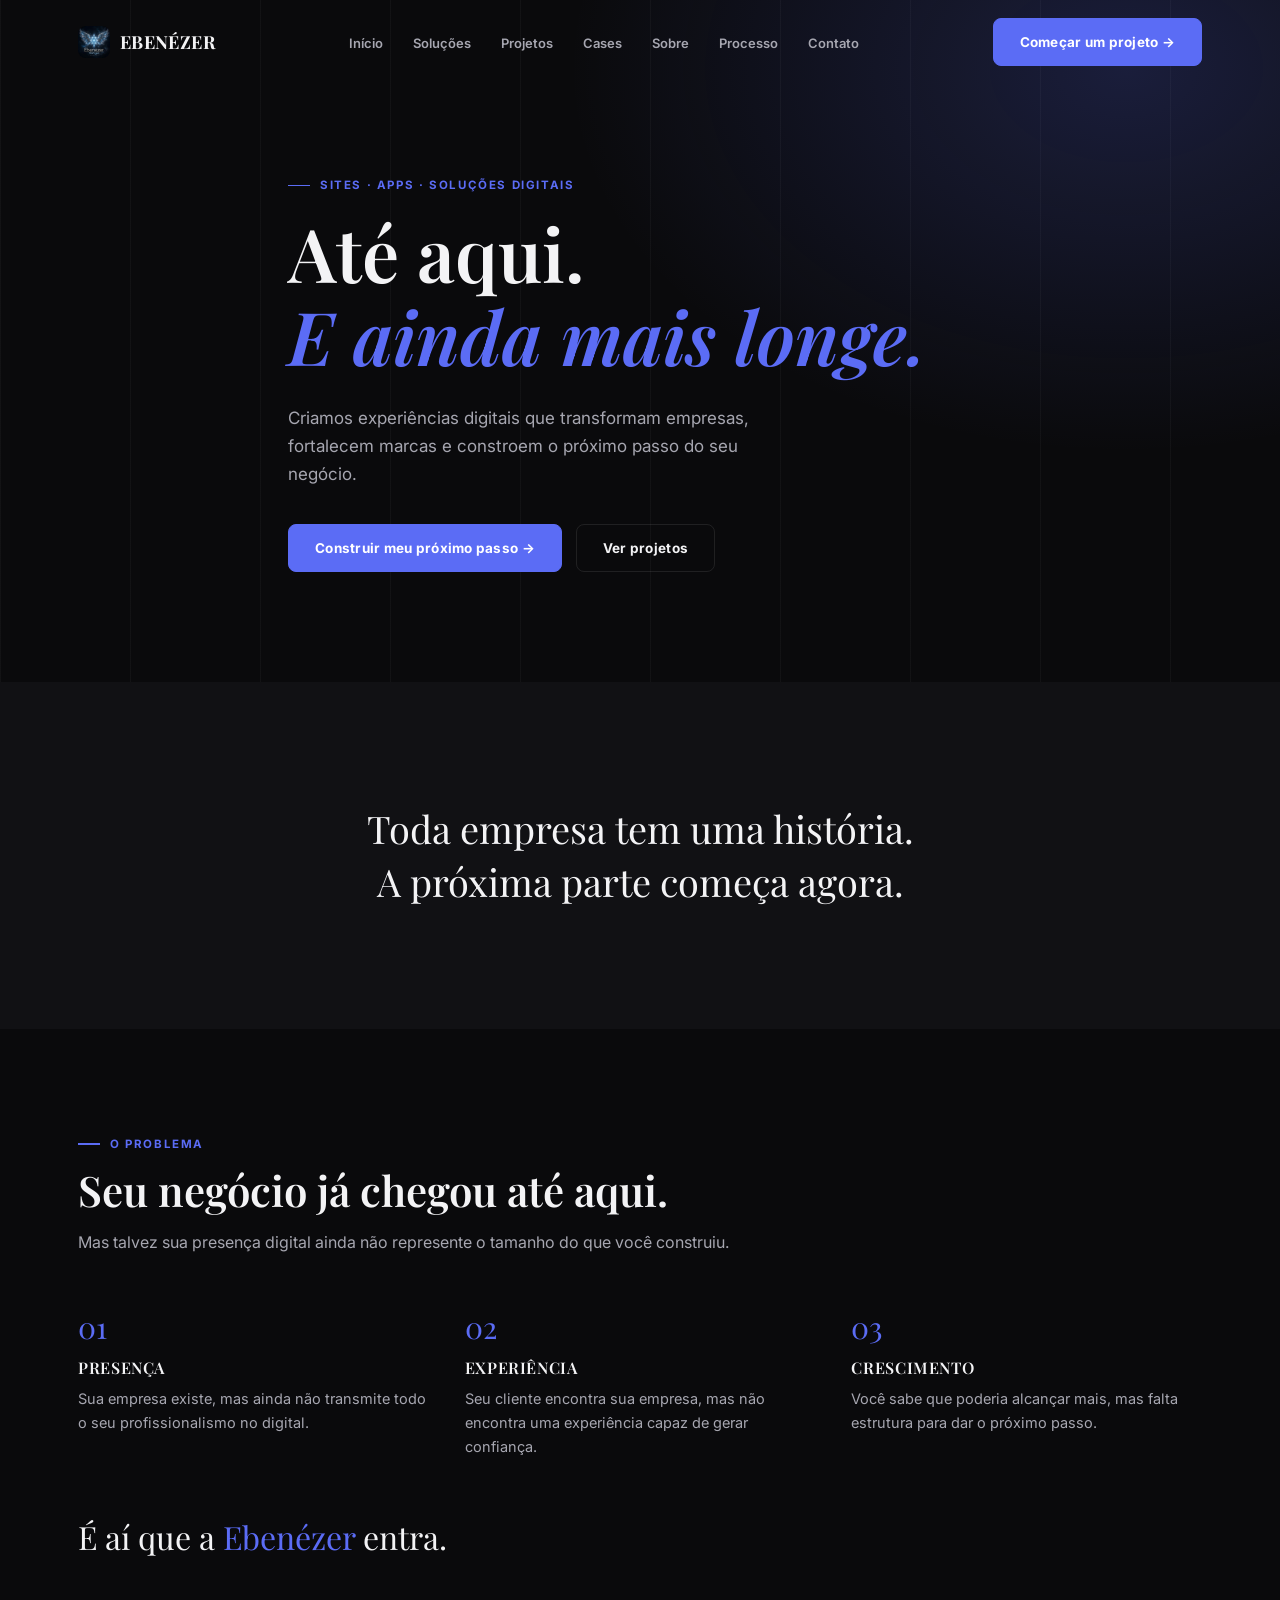
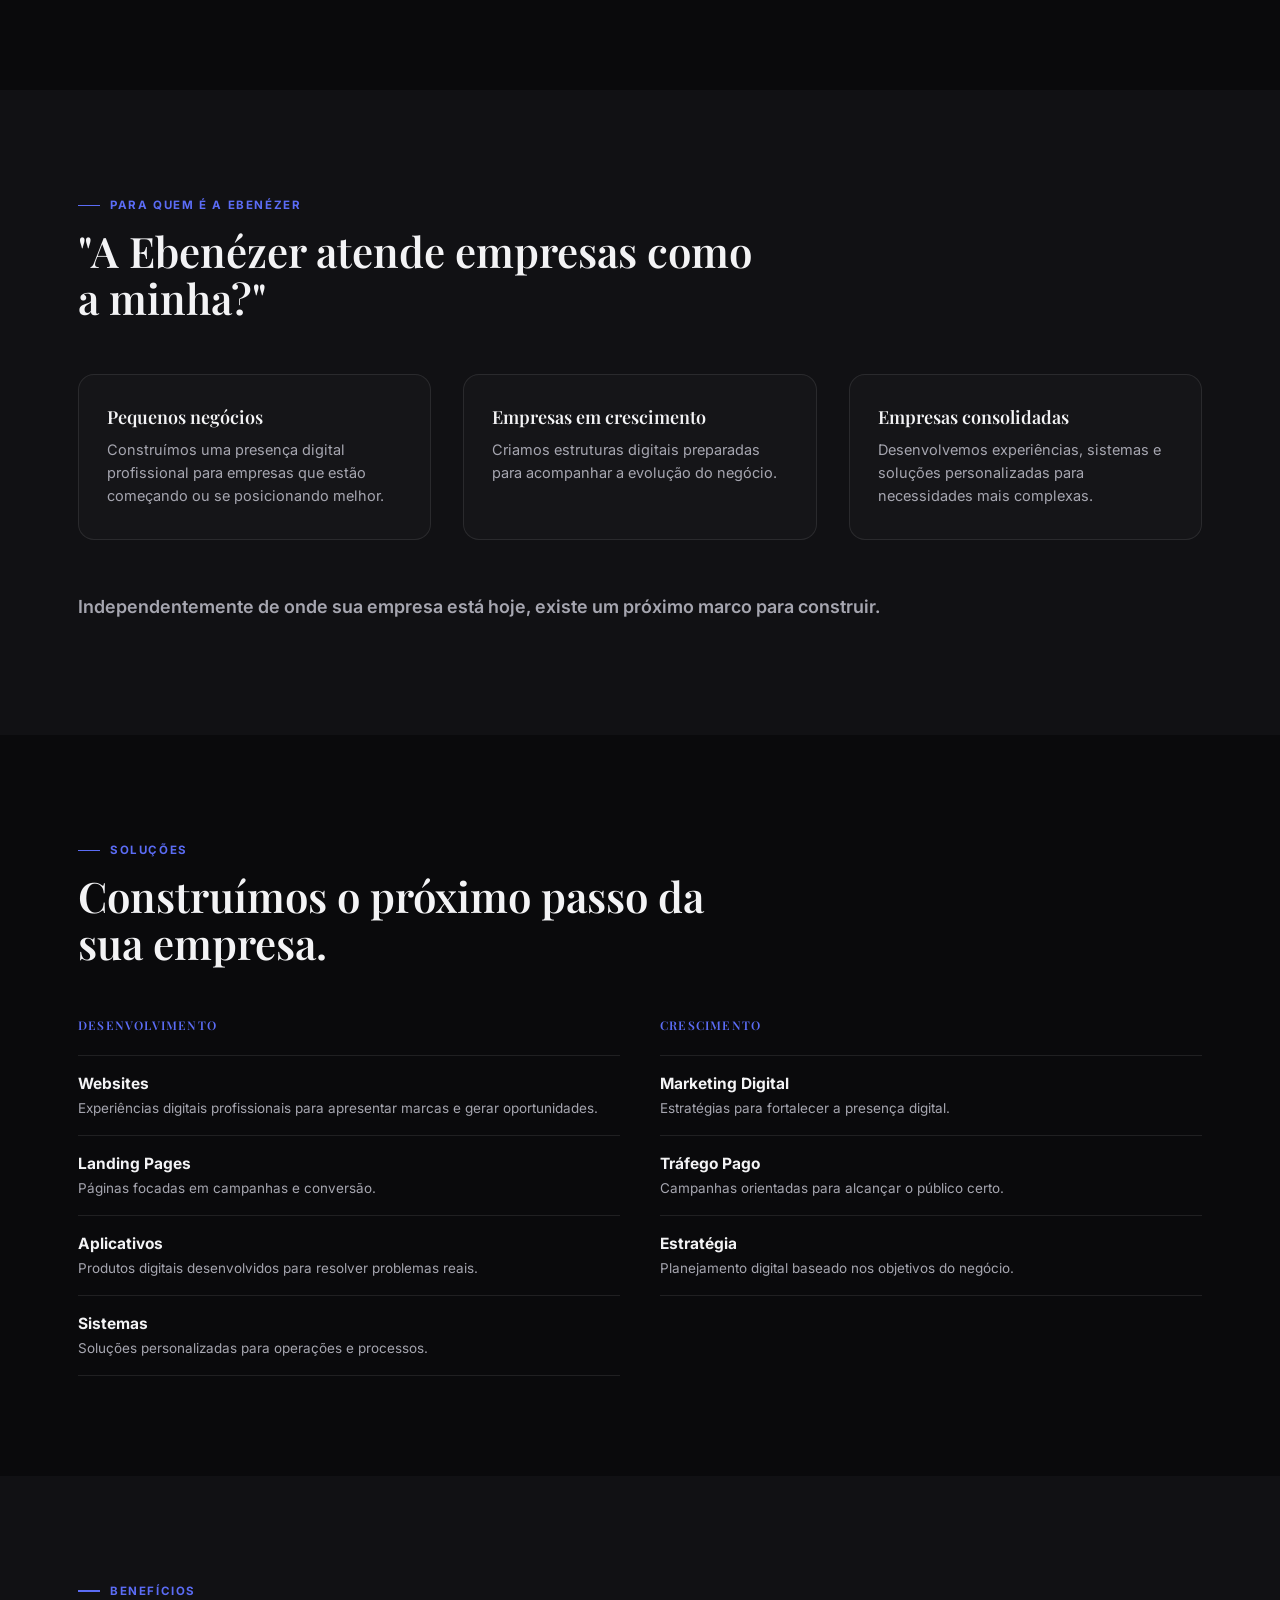
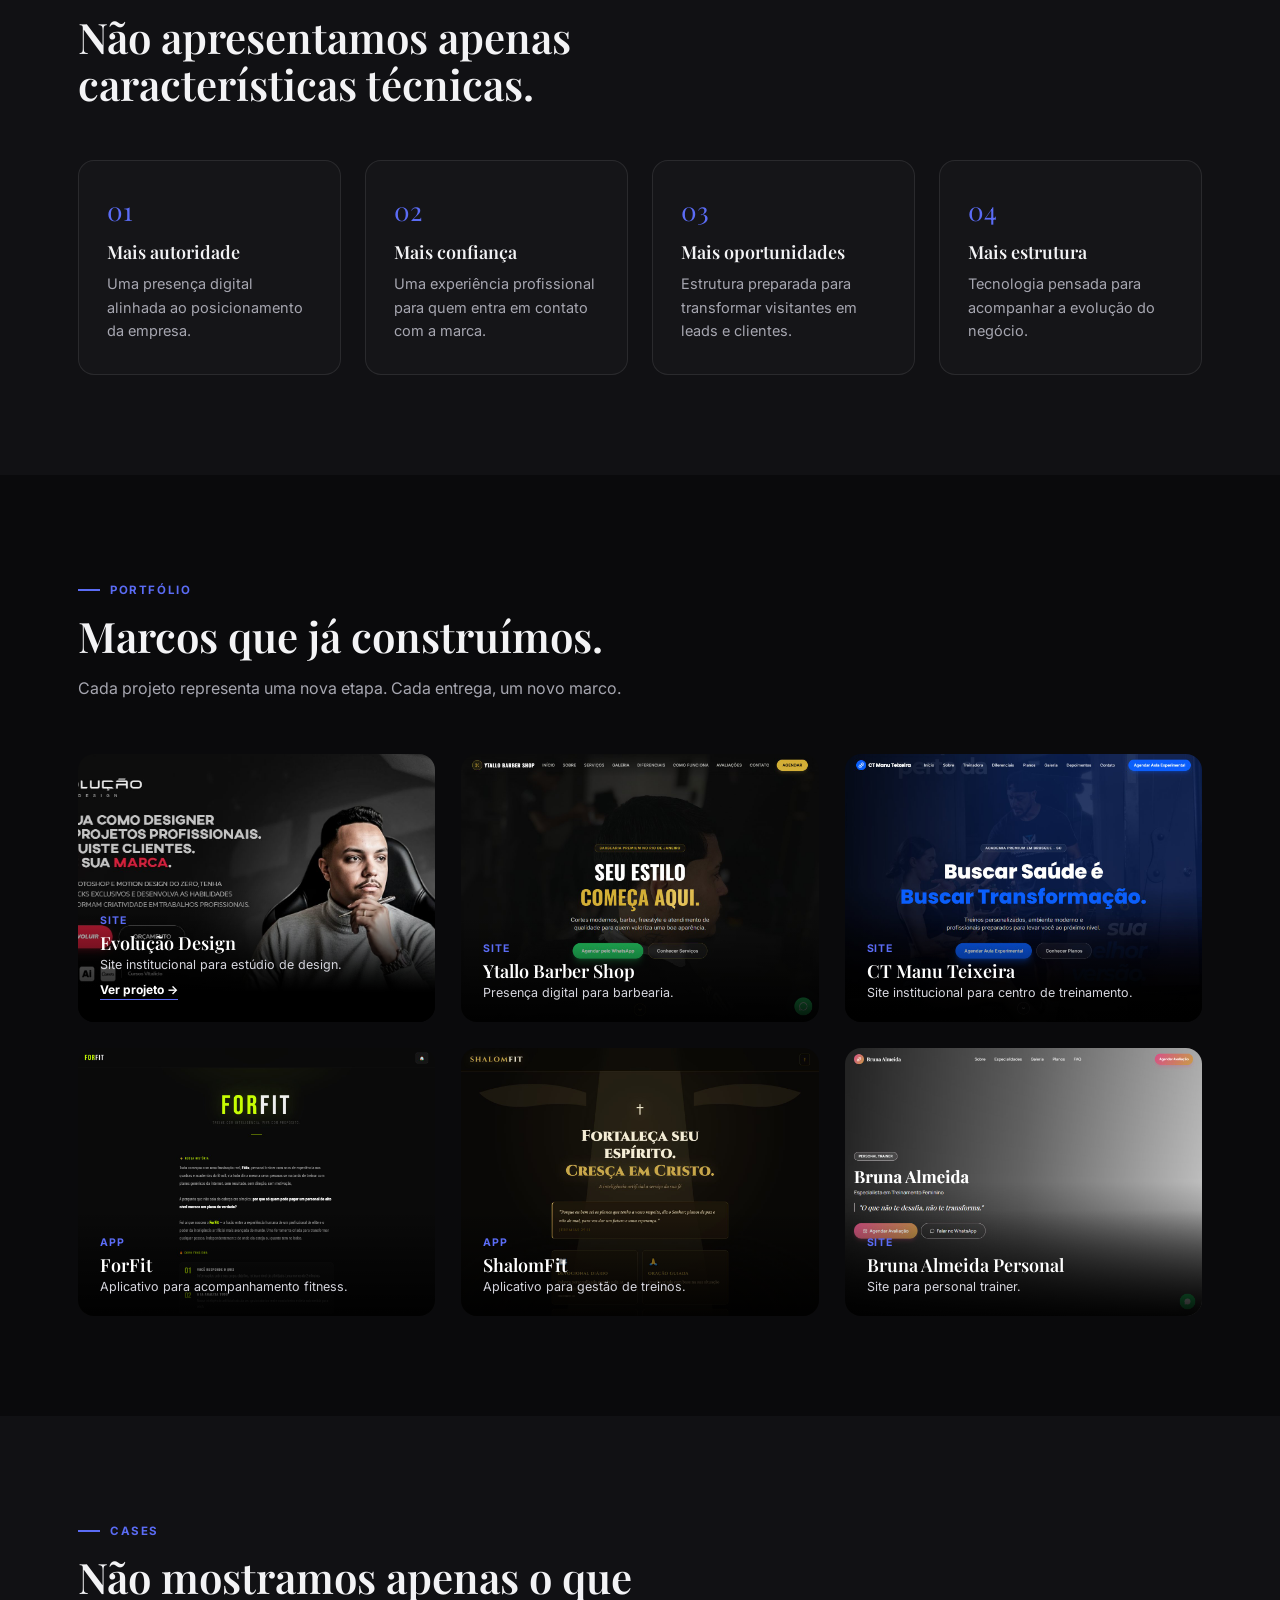
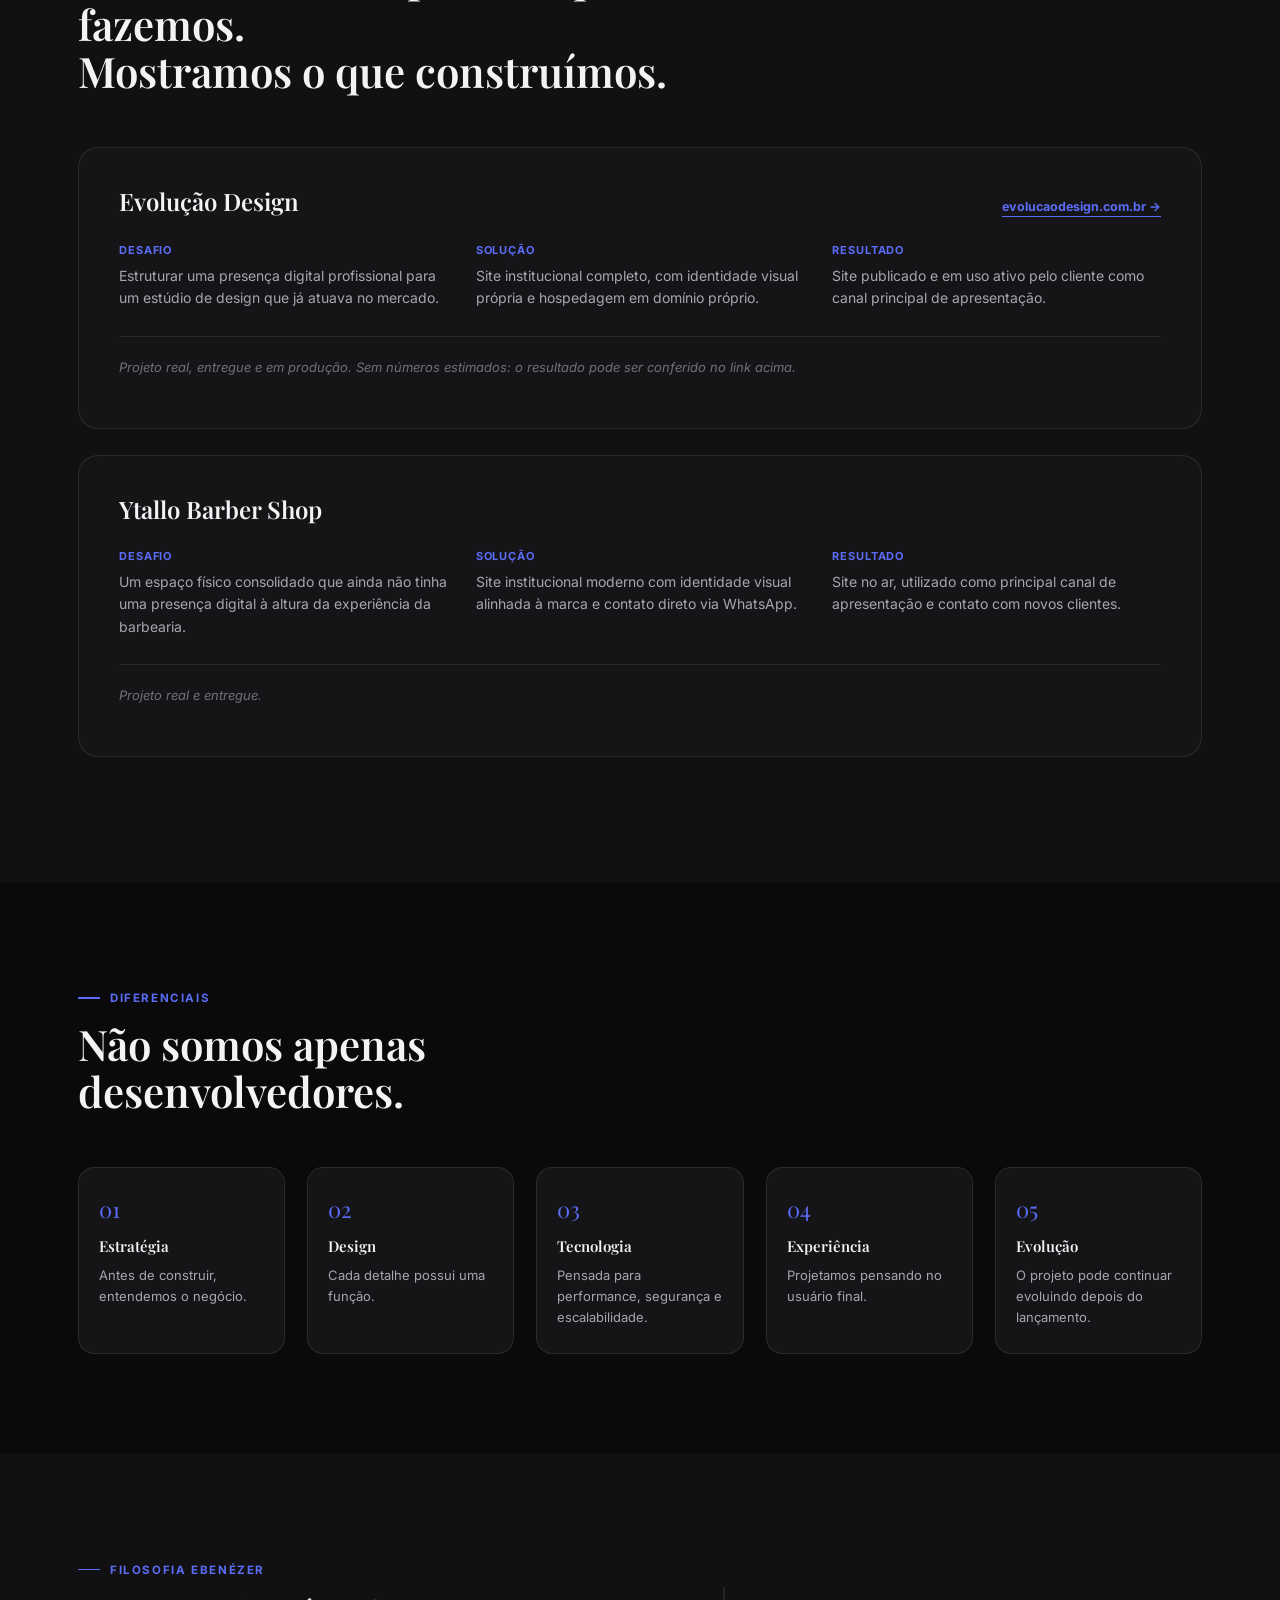
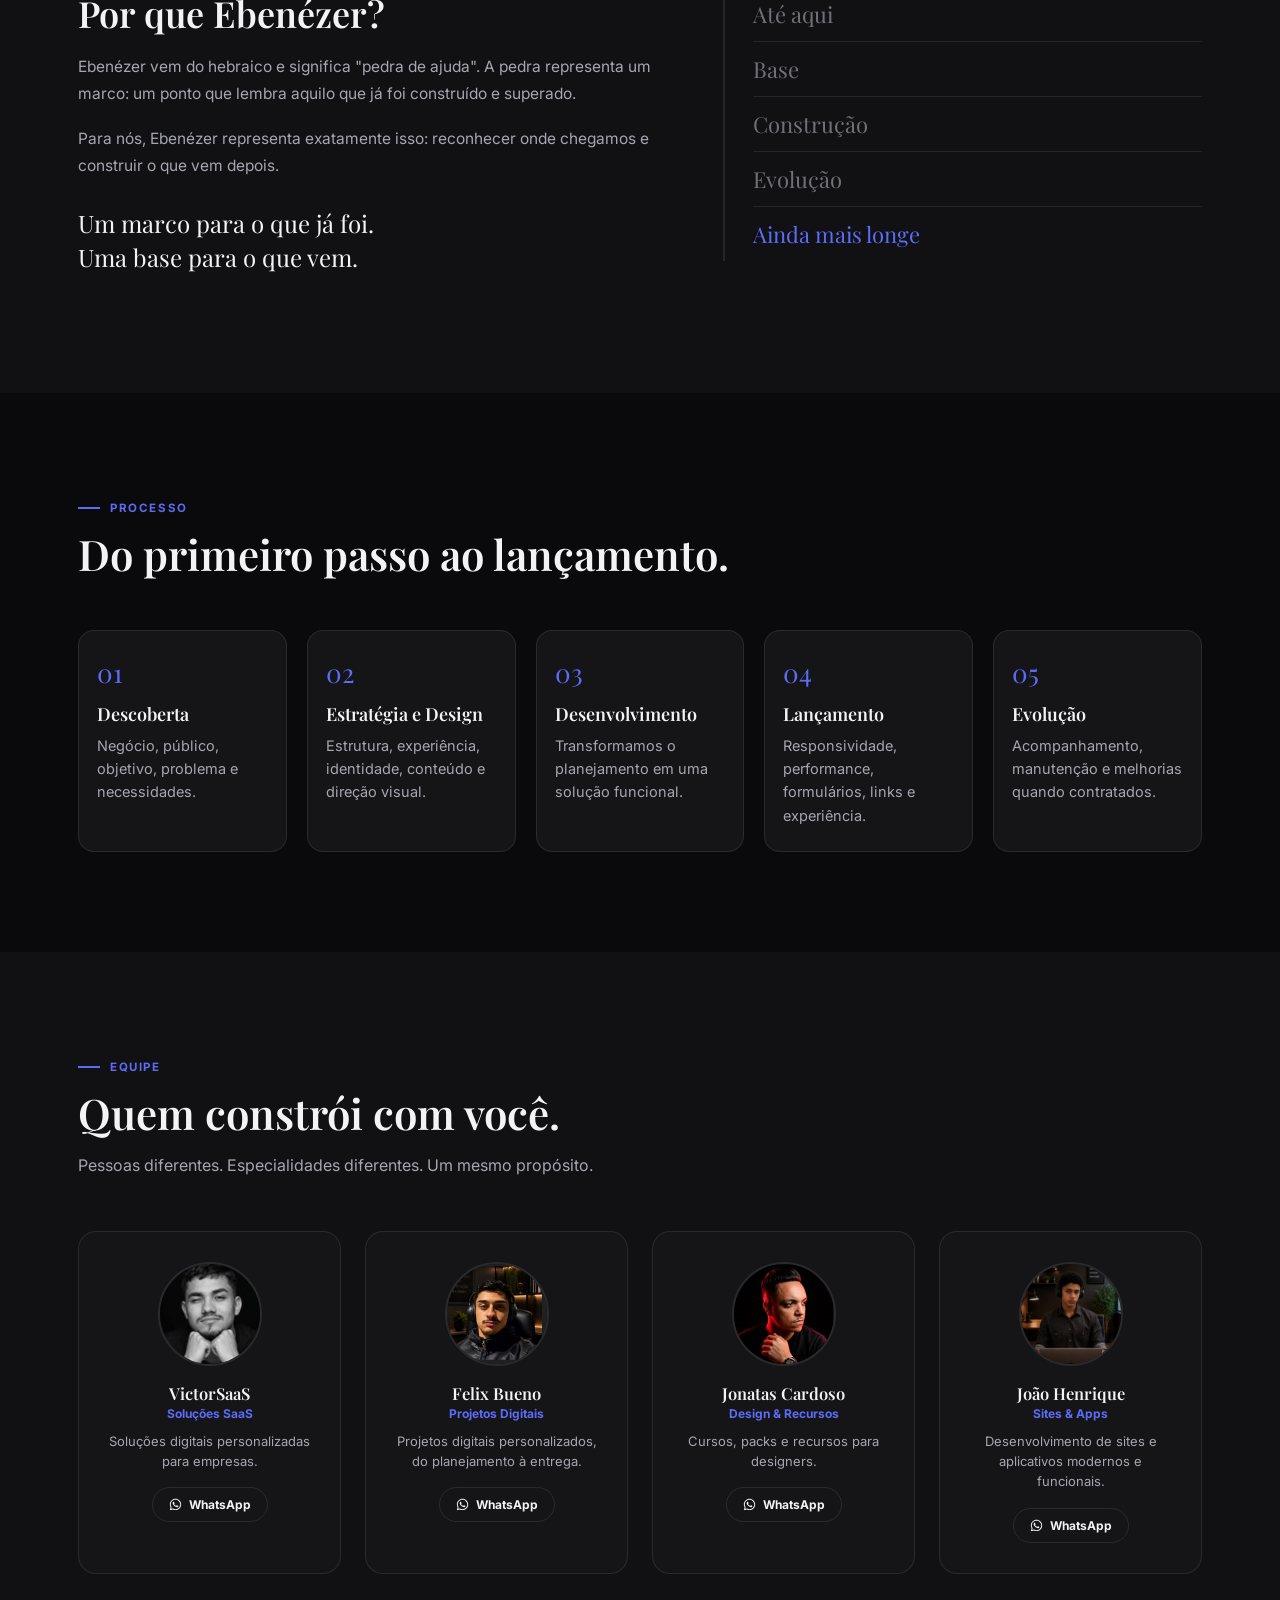
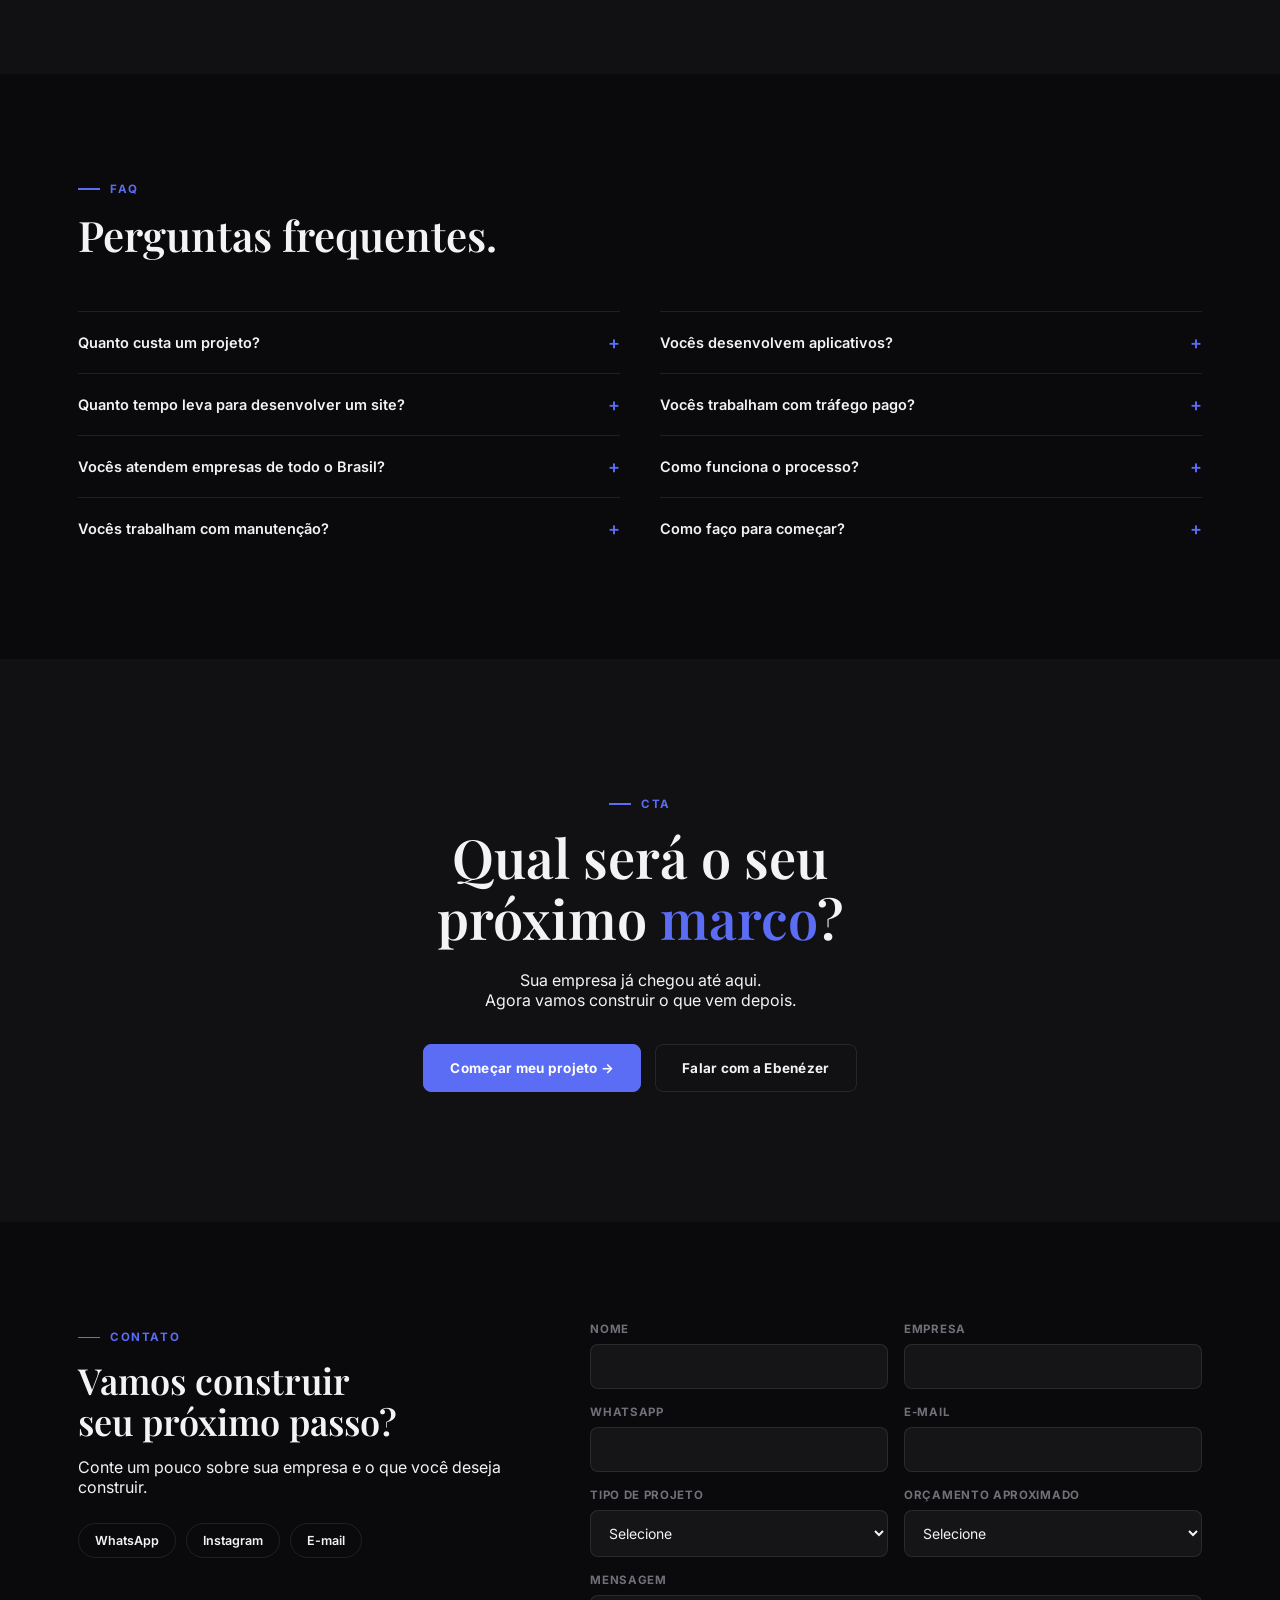
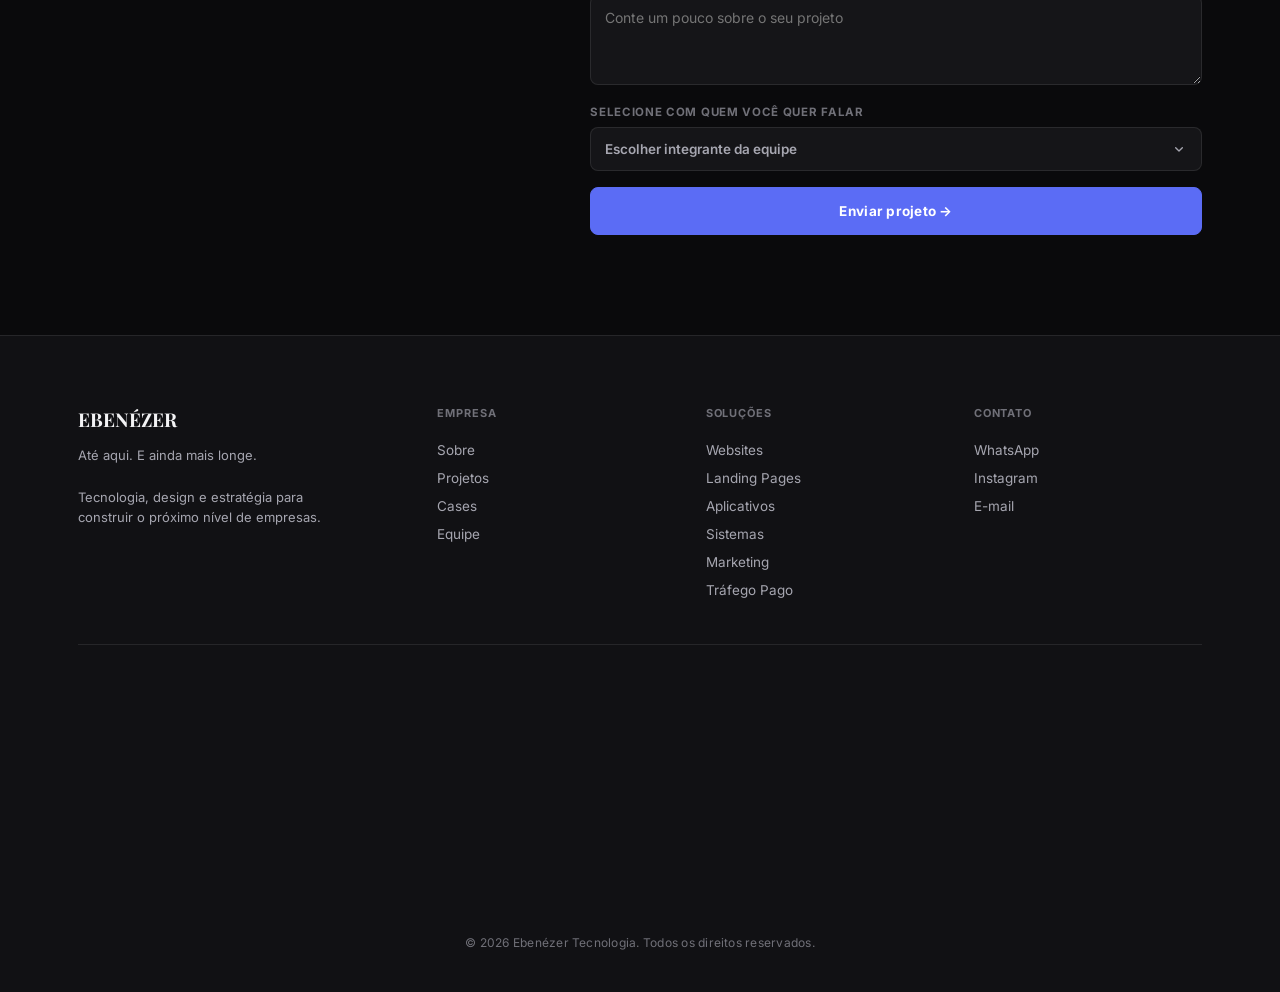
==== index.html @ 9d02472d "Remodela o site inteiro seguindo o documento estrategico v2.0 Reconstrucao completa a partir do docu" ====
<!DOCTYPE html>
<html lang="pt-BR">
<head>
<meta charset="UTF-8">
<meta name="viewport" content="width=device-width, initial-scale=1">
<title>Ebenézer Tecnologia | Sites, Aplicativos e Soluções Digitais</title>
<meta name="description" content="Tecnologia, design e estratégia para construir o próximo nível de empresas. Sites, aplicativos, sistemas e soluções digitais personalizadas em todo o Brasil.">
<meta name="robots" content="index, follow, max-image-preview:large">
<meta property="og:type" content="website">
<meta property="og:locale" content="pt_BR">
<meta property="og:url" content="https://ebenezertecnologia.com.br/">
<meta property="og:site_name" content="Ebenézer Tecnologia">
<meta property="og:title" content="Ebenézer Tecnologia | Até aqui. E ainda mais longe.">
<meta property="og:description" content="Tecnologia, design e estratégia para construir o próximo nível de empresas.">
<meta property="og:image" content="https://ebenezertecnologia.com.br/images/logo-ebenezer.jpg">
<link rel="icon" href="images/cropped-fav-123-32x32.png" sizes="32x32">
<link rel="icon" href="images/cropped-fav-123-192x192.png" sizes="192x192">
<link rel="apple-touch-icon" href="images/cropped-fav-123-180x180.png">
<link rel="preconnect" href="https://fonts.googleapis.com">
<link rel="preconnect" href="https://fonts.gstatic.com" crossorigin>
<link href="https://fonts.googleapis.com/css2?family=Playfair+Display:ital,wght@0,500;0,600;0,700;1,500&family=Inter:wght@400;500;600;700;800&display=swap" rel="stylesheet">
<style>
:root{
	--bg:#0a0a0c;
	--bg-alt:#111114;
	--bg-panel:#151518;
	--bg-light:#eeeeec;
	--bg-light-panel:#e3e2df;
	--line:rgba(255,255,255,.09);
	--line-light:rgba(0,0,0,.1);
	--text:#f3f3f5;
	--text-dim:#a6a6b0;
	--text-mute:#707078;
	--ink:#171716;
	--ink-dim:#55554f;
	--red:#5B6CF5;
	--red-dim:#4451d6;
	--serif:'Playfair Display',Georgia,'Times New Roman',serif;
	--sans:'Inter',-apple-system,BlinkMacSystemFont,'Segoe UI',sans-serif;
	--container:1180px;
}
*{box-sizing:border-box;}
html{scroll-behavior:smooth;}
body{margin:0;background:var(--bg);color:var(--text);font-family:var(--sans);-webkit-font-smoothing:antialiased;overflow-x:hidden;}
img{max-width:100%;display:block;}
a{color:inherit;text-decoration:none;}
button{font-family:inherit;cursor:pointer;}
.ebz-wrap{max-width:var(--container);margin:0 auto;padding:0 28px;}
.ebz-eyebrow{display:inline-flex;align-items:center;gap:10px;font-size:11.5px;font-weight:700;letter-spacing:.14em;text-transform:uppercase;color:var(--red);}
.ebz-eyebrow::before{content:'';width:22px;height:1.5px;background:var(--red);}
h1,h2,h3,h4{font-family:var(--serif);font-weight:600;margin:0;line-height:1.12;}
.ebz-section{padding:100px 0;position:relative;}
.ebz-section--tight{padding:70px 0;}
.ebz-section--panel{background:var(--bg-alt);}
.ebz-section--light{background:var(--bg-light);color:var(--ink);}
.ebz-section--light h1,.ebz-section--light h2,.ebz-section--light h3,.ebz-section--light h4{color:var(--ink);}
.ebz-section--light .ebz-sub{color:var(--ink-dim);}
.ebz-head{max-width:680px;margin:0 0 52px;}
.ebz-head h2{font-size:clamp(28px,4vw,42px);}
.ebz-head .ebz-sub{margin-top:16px;color:var(--text-dim);font-size:16px;line-height:1.6;}
.ebz-red{color:var(--red);}
.ebz-btn{display:inline-flex;align-items:center;gap:8px;padding:15px 26px;border-radius:8px;font-size:13.5px;font-weight:700;letter-spacing:.02em;transition:transform .2s,background .2s,border-color .2s;}
.ebz-btn--primary{background:var(--red);color:#fff;border:1px solid var(--red);}
.ebz-btn--primary:hover{background:var(--red-dim);transform:translateY(-2px);}
.ebz-btn--ghost{border:1px solid var(--line);color:var(--text);}
.ebz-btn--ghost:hover{border-color:var(--red);transform:translateY(-2px);}
.ebz-section--light .ebz-btn--ghost{border-color:var(--line-light);color:var(--ink);}
.ebz-cta-row{display:flex;gap:14px;flex-wrap:wrap;}

/* reveal */
.ebz-reveal{opacity:0;transform:translateY(22px);transition:opacity .7s ease,transform .7s ease;}
.ebz-reveal.ebz-in{opacity:1;transform:translateY(0);}

/* header */
#ebz-header{position:fixed;top:0;left:0;right:0;z-index:100;padding:18px 0;transition:background .3s,border-color .3s,padding .3s;border-bottom:1px solid transparent;}
#ebz-header.ebz-scrolled{background:rgba(10,10,12,.86);backdrop-filter:blur(14px);-webkit-backdrop-filter:blur(14px);border-color:var(--line);padding:13px 0;}
.ebz-nav{display:flex;align-items:center;justify-content:space-between;gap:24px;}
.ebz-logo{display:flex;align-items:center;gap:10px;font-family:var(--serif);font-weight:700;font-size:18px;letter-spacing:.02em;}
.ebz-logo img{width:32px;height:32px;border-radius:8px;object-fit:cover;}
.ebz-menu{display:flex;gap:30px;list-style:none;margin:0;padding:0;}
.ebz-menu a{font-size:13px;font-weight:600;color:var(--text-dim);transition:color .2s;}
.ebz-menu a:hover{color:#fff;}
.ebz-nav-cta{display:flex;align-items:center;gap:16px;}
.ebz-burger{display:none;flex-direction:column;gap:5px;background:none;border:none;padding:6px;}
.ebz-burger span{width:22px;height:2px;background:#fff;border-radius:2px;}
.ebz-mobile-menu{display:none;position:fixed;inset:0;background:rgba(8,8,10,.98);z-index:99;padding:100px 28px 40px;flex-direction:column;gap:26px;}
.ebz-mobile-menu.ebz-open{display:flex;}
.ebz-mobile-menu a{font-family:var(--serif);font-size:26px;font-weight:600;}
.ebz-mobile-menu .ebz-btn{align-self:flex-start;margin-top:10px;}

/* hero */
#topo{padding-top:170px;padding-bottom:110px;position:relative;overflow:hidden;}
.ebz-hero-bg{position:absolute;inset:0;z-index:0;
	background:
		radial-gradient(ellipse 900px 620px at 88% 10%,rgba(91,108,245,.20),transparent 62%),
		repeating-linear-gradient(90deg,rgba(255,255,255,.035) 0 1px,transparent 1px 130px);
	pointer-events:none;}
.ebz-hero-inner{position:relative;z-index:1;max-width:760px;}
.ebz-hero-inner h1{font-size:clamp(40px,7vw,74px);margin-top:20px;}
.ebz-hero-inner h1 em{font-style:italic;color:var(--red);display:block;}
.ebz-hero-sub{margin:26px 0 36px;font-size:17px;line-height:1.65;color:var(--text-dim);max-width:520px;}

/* frase de impacto */
.ebz-impact{padding:120px 0;text-align:center;}
.ebz-impact p{font-family:var(--serif);font-size:clamp(24px,4vw,38px);line-height:1.4;margin:0;}
.ebz-impact .ebz-eyebrow{justify-content:center;margin-bottom:22px;}

/* grids genéricos */
.ebz-grid-3{display:grid;grid-template-columns:repeat(3,1fr);gap:32px;}
.ebz-grid-4{display:grid;grid-template-columns:repeat(4,1fr);gap:24px;}
.ebz-grid-2{display:grid;grid-template-columns:repeat(2,1fr);gap:40px;}
.ebz-card{background:var(--bg-panel);border:1px solid var(--line);border-radius:16px;padding:32px 28px;}
.ebz-section--light .ebz-card{background:#fff;border-color:var(--line-light);}
.ebz-card .ebz-num{font-family:var(--serif);font-size:26px;color:var(--red);display:block;margin-bottom:14px;}
.ebz-card h3{font-size:18px;margin-bottom:10px;}
.ebz-card p{margin:0;color:var(--text-dim);font-size:14.5px;line-height:1.6;}
.ebz-section--light .ebz-card p{color:var(--ink-dim);}
.ebz-closing-line{font-family:var(--serif);font-size:clamp(22px,3.4vw,32px);margin-top:56px;}

/* problema */
.ebz-problem-grid{display:grid;grid-template-columns:repeat(3,1fr);gap:36px;margin-top:50px;}
.ebz-problem-grid .ebz-num{font-family:var(--serif);font-size:30px;color:var(--red);}
.ebz-problem-grid h3{font-size:16px;text-transform:uppercase;letter-spacing:.04em;margin:12px 0 10px;}
.ebz-problem-grid p{margin:0;color:var(--text-dim);font-size:14.5px;line-height:1.65;}

/* soluções */
.ebz-sol-group h3{font-size:12px;text-transform:uppercase;letter-spacing:.1em;color:var(--red);margin-bottom:22px;}
.ebz-sol-item{border-top:1px solid var(--line);padding:18px 0;}
.ebz-sol-item strong{display:block;font-size:15.5px;font-weight:700;margin-bottom:4px;}
.ebz-sol-item span{color:var(--text-dim);font-size:13.5px;}

/* portfolio */
.ebz-port-grid{display:grid;grid-template-columns:repeat(3,1fr);gap:26px;}
.ebz-port-card{position:relative;border-radius:16px;overflow:hidden;aspect-ratio:4/3;background:var(--bg-panel);}
.ebz-port-card img{width:100%;height:100%;object-fit:cover;transition:transform .5s ease;}
.ebz-port-card:hover img{transform:scale(1.06);}
.ebz-port-overlay{position:absolute;left:0;right:0;bottom:0;padding:20px 22px 22px;background:linear-gradient(to top,rgba(0,0,0,.92),rgba(0,0,0,.35) 65%,transparent);}
.ebz-port-tag{display:inline-block;font-size:10.5px;font-weight:700;letter-spacing:.08em;text-transform:uppercase;color:var(--red);margin-bottom:6px;}
.ebz-port-overlay h4{color:#fff;font-size:18px;margin-bottom:4px;}
.ebz-port-overlay p{margin:0;color:#d6d6de;font-size:12.5px;}
.ebz-port-link{display:inline-flex;margin-top:10px;font-size:12px;font-weight:700;color:#fff;border-bottom:1px solid var(--red);padding-bottom:2px;}

/* cases */
.ebz-case{background:var(--bg-panel);border:1px solid var(--line);border-radius:20px;padding:40px;margin-bottom:26px;}
.ebz-case-top{display:flex;justify-content:space-between;align-items:baseline;gap:20px;margin-bottom:26px;flex-wrap:wrap;}
.ebz-case-top h3{font-size:24px;}
.ebz-case-top a{font-size:12.5px;font-weight:700;color:var(--red);border-bottom:1px solid var(--red);padding-bottom:2px;}
.ebz-case-grid{display:grid;grid-template-columns:repeat(3,1fr);gap:28px;}
.ebz-case-grid div span{display:block;font-size:11px;font-weight:700;letter-spacing:.08em;text-transform:uppercase;color:var(--red);margin-bottom:8px;}
.ebz-case-grid div p{margin:0;color:var(--text-dim);font-size:14px;line-height:1.6;}
.ebz-case-note{margin-top:26px;padding-top:22px;border-top:1px solid var(--line);color:var(--text-mute);font-size:13px;font-style:italic;}

/* diferenciais */
.ebz-diff-grid{display:grid;grid-template-columns:repeat(5,1fr);gap:22px;}
.ebz-diff-grid .ebz-card{padding:26px 20px;}
.ebz-diff-grid .ebz-num{font-size:22px;}
.ebz-diff-grid h3{font-size:15px;}
.ebz-diff-grid p{font-size:13px;}

/* filosofia */
.ebz-philo{display:grid;grid-template-columns:1.1fr .9fr;gap:60px;align-items:center;}
.ebz-philo p{color:var(--text-dim);font-size:15.5px;line-height:1.75;margin:0 0 18px;}
.ebz-philo .ebz-punch{font-family:var(--serif);font-size:24px;color:var(--text);margin-top:28px;line-height:1.4;}
.ebz-philo-steps{border-left:2px solid var(--line);padding-left:28px;}
.ebz-philo-steps div{font-family:var(--serif);font-size:22px;color:var(--text-mute);padding:12px 0;border-bottom:1px solid var(--line);}
.ebz-philo-steps div:last-child{color:var(--red);border-bottom:none;}

/* processo */
.ebz-proc-grid{display:grid;grid-template-columns:repeat(5,1fr);gap:20px;}
.ebz-proc-grid .ebz-card{padding:24px 18px;}

/* equipe */
.ebz-team-grid{display:grid;grid-template-columns:repeat(4,1fr);gap:24px;}
.ebz-team-card{background:var(--bg-panel);border:1px solid var(--line);border-radius:18px;padding:30px 24px;text-align:center;transition:transform .35s,border-color .35s;}
.ebz-team-card:hover,.ebz-team-card.ebz-active{transform:translateY(-6px);border-color:rgba(91,108,245,.4);}
.ebz-team-photo{width:104px;height:104px;border-radius:50%;margin:0 auto 18px;overflow:hidden;border:2px solid var(--line);}
.ebz-team-photo img{width:100%;height:100%;object-fit:cover;}
.ebz-team-card h3{font-size:16.5px;margin-bottom:4px;}
.ebz-team-role{color:var(--red);font-size:12px;font-weight:700;margin-bottom:10px;}
.ebz-team-card p{color:var(--text-dim);font-size:13px;line-height:1.55;margin:0 0 16px;}
.ebz-team-wa{display:inline-flex;align-items:center;gap:7px;font-size:12px;font-weight:700;color:var(--text);border:1px solid var(--line);border-radius:999px;padding:9px 16px;transition:border-color .2s,color .2s;}
.ebz-team-wa:hover{border-color:var(--red);color:var(--red);}
.ebz-team-wa svg{width:13px;height:13px;fill:currentColor;}

/* faq */
.ebz-faq-grid{display:grid;grid-template-columns:repeat(2,1fr);gap:0 40px;}
.ebz-faq-item{border-top:1px solid var(--line);}
.ebz-faq-item:nth-child(6),.ebz-faq-item:nth-child(7),.ebz-faq-item:nth-child(8){border-top:1px solid var(--line);}
.ebz-faq-q{display:flex;justify-content:space-between;align-items:center;gap:16px;padding:20px 0;font-size:14.5px;font-weight:600;background:none;border:none;color:var(--text);width:100%;text-align:left;}
.ebz-faq-q span.ebz-faq-plus{color:var(--red);font-size:18px;flex-shrink:0;transition:transform .25s;}
.ebz-faq-item.ebz-open .ebz-faq-plus{transform:rotate(45deg);}
.ebz-faq-a{max-height:0;overflow:hidden;transition:max-height .3s ease;}
.ebz-faq-item.ebz-open .ebz-faq-a{max-height:200px;}
.ebz-faq-a p{margin:0 0 20px;color:var(--text-dim);font-size:13.5px;line-height:1.65;max-width:520px;}

/* cta final */
.ebz-cta-final{text-align:center;padding:130px 0;}
.ebz-cta-final h2{font-size:clamp(32px,5.5vw,54px);}
.ebz-cta-final .ebz-sub{max-width:480px;margin:22px auto 34px;}
.ebz-cta-final .ebz-cta-row{justify-content:center;}

/* contato */
.ebz-contact-grid{display:grid;grid-template-columns:.85fr 1.15fr;gap:60px;}
.ebz-quick-contacts{display:flex;gap:10px;margin-top:26px;flex-wrap:wrap;}
.ebz-quick-contacts a{display:inline-flex;align-items:center;gap:8px;border:1px solid var(--line);border-radius:999px;padding:9px 16px;font-size:12.5px;font-weight:600;}
.ebz-quick-contacts a:hover{border-color:var(--red);}
.ebz-form{display:flex;flex-direction:column;gap:16px;}
.ebz-form-row{display:grid;grid-template-columns:1fr 1fr;gap:16px;}
.ebz-field label{display:block;font-size:11.5px;font-weight:700;letter-spacing:.06em;text-transform:uppercase;color:var(--text-mute);margin-bottom:8px;}
.ebz-field input,.ebz-field select,.ebz-field textarea{width:100%;background:var(--bg-panel);border:1px solid var(--line);border-radius:8px;padding:13px 14px;color:var(--text);font-family:inherit;font-size:14px;}
.ebz-field select option{background:#151518;}
.ebz-field textarea{resize:vertical;min-height:90px;}
.ebz-recipient-dropdown{position:relative;}
.ebz-recipient-toggle{display:flex;align-items:center;justify-content:space-between;gap:10px;width:100%;background:var(--bg-panel);border:1px solid var(--line);border-radius:8px;padding:13px 14px;color:var(--text-dim);font-size:13.5px;font-weight:600;}
.ebz-recipient-toggle.ebz-selected{color:#fff;border-color:var(--red);}
.ebz-recipient-toggle-inner{display:flex;align-items:center;gap:10px;}
.ebz-recipient-toggle-inner img{width:22px;height:22px;border-radius:50%;object-fit:cover;}
.ebz-recipient-arrow{transition:transform .25s;flex-shrink:0;}
.ebz-recipient-toggle.ebz-open .ebz-recipient-arrow{transform:rotate(180deg);}
.ebz-recipient-menu{display:none;position:absolute;left:0;right:0;top:calc(100% + 8px);background:#18181c;border:1px solid var(--line);border-radius:12px;padding:8px;z-index:20;box-shadow:0 20px 50px -12px rgba(0,0,0,.6);}
.ebz-recipient-menu.ebz-open{display:block;}
.ebz-recipient-option{display:flex;align-items:center;gap:12px;width:100%;background:none;border:none;padding:10px;border-radius:8px;color:var(--text);text-align:left;}
.ebz-recipient-option:hover,.ebz-recipient-option.ebz-selected{background:rgba(91,108,245,.14);}
.ebz-recipient-option img{width:32px;height:32px;border-radius:50%;object-fit:cover;}
.ebz-recipient-option span{font-size:13px;font-weight:600;}
.ebz-recipient-warning{display:none;color:#ff8a8a;font-size:12px;margin:2px 0 0;}
.ebz-recipient-warning.ebz-show{display:block;}

/* footer */
#ebz-footer{background:var(--bg-alt);border-top:1px solid var(--line);padding:70px 0 30px;}
.ebz-footer-grid{display:grid;grid-template-columns:1.4fr 1fr 1fr 1fr;gap:40px;padding-bottom:40px;border-bottom:1px solid var(--line);}
.ebz-footer-brand{font-family:var(--serif);font-size:19px;font-weight:700;margin-bottom:12px;}
.ebz-footer-tagline{color:var(--text-dim);font-size:13px;line-height:1.6;max-width:260px;}
.ebz-footer-col p.ebz-fh{font-size:11px;font-weight:700;letter-spacing:.08em;text-transform:uppercase;color:var(--text-mute);margin:0 0 16px;}
.ebz-footer-col a{display:block;color:var(--text-dim);font-size:13.5px;padding:6px 0;transition:color .2s;}
.ebz-footer-col a:hover{color:#fff;}
.ebz-map-wrap{margin-top:30px;position:relative;}
.ebz-map-frame{width:100%;height:220px;border:0;border-radius:14px;filter:grayscale(1) invert(.92) contrast(.85);}
.ebz-copy{padding-top:24px;text-align:center;color:var(--text-mute);font-size:12px;letter-spacing:.02em;}

/* responsive */
@media(max-width:980px){
	.ebz-menu,.ebz-nav-cta .ebz-btn{display:none;}
	.ebz-burger{display:flex;}
	.ebz-grid-3,.ebz-problem-grid,.ebz-grid-2,.ebz-port-grid{grid-template-columns:1fr;}
	.ebz-grid-4,.ebz-diff-grid,.ebz-proc-grid,.ebz-team-grid{grid-template-columns:1fr 1fr;}
	.ebz-philo{grid-template-columns:1fr;gap:36px;}
	.ebz-case-grid{grid-template-columns:1fr;}
	.ebz-faq-grid{grid-template-columns:1fr;}
	.ebz-contact-grid{grid-template-columns:1fr;gap:40px;}
	.ebz-footer-grid{grid-template-columns:1fr 1fr;gap:32px;}
}
@media(max-width:600px){
	.ebz-section{padding:64px 0;}
	.ebz-grid-4,.ebz-diff-grid,.ebz-proc-grid,.ebz-team-grid{grid-template-columns:1fr;}
	.ebz-form-row{grid-template-columns:1fr;}
	.ebz-footer-grid{grid-template-columns:1fr;}
	#topo{padding-top:140px;}
	.ebz-case{padding:26px;}
}
</style>
</head>
<body>

<header id="ebz-header">
	<div class="ebz-wrap ebz-nav">
		<a href="#topo" class="ebz-logo"><img src="images/logo-ebenezer.jpg" alt="Ebenézer Tecnologia">EBENÉZER</a>
		<ul class="ebz-menu">
			<li><a href="#topo">Início</a></li>
			<li><a href="#solucoes">Soluções</a></li>
			<li><a href="#portfolio">Projetos</a></li>
			<li><a href="#cases">Cases</a></li>
			<li><a href="#sobre">Sobre</a></li>
			<li><a href="#processo">Processo</a></li>
			<li><a href="#contato">Contato</a></li>
		</ul>
		<div class="ebz-nav-cta">
			<a href="#contato" class="ebz-btn ebz-btn--primary">Começar um projeto →</a>
			<button class="ebz-burger" id="ebz-burger" aria-label="Menu"><span></span><span></span><span></span></button>
		</div>
	</div>
</header>

<div class="ebz-mobile-menu" id="ebz-mobile-menu">
	<a href="#topo">Início</a>
	<a href="#solucoes">Soluções</a>
	<a href="#portfolio">Projetos</a>
	<a href="#cases">Cases</a>
	<a href="#sobre">Sobre</a>
	<a href="#processo">Processo</a>
	<a href="#contato">Contato</a>
	<a href="#contato" class="ebz-btn ebz-btn--primary">Começar um projeto →</a>
</div>

<section id="topo">
	<div class="ebz-hero-bg"></div>
	<div class="ebz-wrap ebz-hero-inner">
		<span class="ebz-eyebrow">Sites · Apps · Soluções digitais</span>
		<h1 class="ebz-reveal">Até aqui.<em>E ainda mais longe.</em></h1>
		<p class="ebz-hero-sub ebz-reveal">Criamos experiências digitais que transformam empresas, fortalecem marcas e constroem o próximo passo do seu negócio.</p>
		<div class="ebz-cta-row ebz-reveal">
			<a href="#contato" class="ebz-btn ebz-btn--primary">Construir meu próximo passo →</a>
			<a href="#portfolio" class="ebz-btn ebz-btn--ghost">Ver projetos</a>
		</div>
	</div>
</section>

<section class="ebz-impact ebz-section--panel">
	<div class="ebz-wrap">
		<p class="ebz-reveal">Toda empresa tem uma história.<br>A próxima parte começa agora.</p>
	</div>
</section>

<section class="ebz-section" id="problema">
	<div class="ebz-wrap">
		<div class="ebz-head ebz-reveal">
			<span class="ebz-eyebrow">O problema</span>
			<h2 style="margin-top:16px;">Seu negócio já chegou até aqui.</h2>
			<p class="ebz-sub">Mas talvez sua presença digital ainda não represente o tamanho do que você construiu.</p>
		</div>
		<div class="ebz-problem-grid">
			<div class="ebz-reveal"><span class="ebz-num">01</span><h3>Presença</h3><p>Sua empresa existe, mas ainda não transmite todo o seu profissionalismo no digital.</p></div>
			<div class="ebz-reveal"><span class="ebz-num">02</span><h3>Experiência</h3><p>Seu cliente encontra sua empresa, mas não encontra uma experiência capaz de gerar confiança.</p></div>
			<div class="ebz-reveal"><span class="ebz-num">03</span><h3>Crescimento</h3><p>Você sabe que poderia alcançar mais, mas falta estrutura para dar o próximo passo.</p></div>
		</div>
		<p class="ebz-closing-line ebz-reveal">É aí que a <span class="ebz-red">Ebenézer</span> entra.</p>
	</div>
</section>

<section class="ebz-section ebz-section--panel">
	<div class="ebz-wrap">
		<div class="ebz-head ebz-reveal">
			<span class="ebz-eyebrow">Para quem é a Ebenézer</span>
			<h2 style="margin-top:16px;">"A Ebenézer atende empresas como a minha?"</h2>
		</div>
		<div class="ebz-grid-3">
			<div class="ebz-card ebz-reveal"><h3>Pequenos negócios</h3><p>Construímos uma presença digital profissional para empresas que estão começando ou se posicionando melhor.</p></div>
			<div class="ebz-card ebz-reveal"><h3>Empresas em crescimento</h3><p>Criamos estruturas digitais preparadas para acompanhar a evolução do negócio.</p></div>
			<div class="ebz-card ebz-reveal"><h3>Empresas consolidadas</h3><p>Desenvolvemos experiências, sistemas e soluções personalizadas para necessidades mais complexas.</p></div>
		</div>
		<p class="ebz-closing-line ebz-reveal" style="font-size:18px;color:var(--text-dim);font-family:var(--sans);font-weight:600;">Independentemente de onde sua empresa está hoje, existe um próximo marco para construir.</p>
	</div>
</section>

<section class="ebz-section" id="solucoes">
	<div class="ebz-wrap">
		<div class="ebz-head ebz-reveal">
			<span class="ebz-eyebrow">Soluções</span>
			<h2 style="margin-top:16px;">Construímos o próximo passo da sua empresa.</h2>
		</div>
		<div class="ebz-grid-2">
			<div class="ebz-sol-group ebz-reveal">
				<h3>Desenvolvimento</h3>
				<div class="ebz-sol-item"><strong>Websites</strong><span>Experiências digitais profissionais para apresentar marcas e gerar oportunidades.</span></div>
				<div class="ebz-sol-item"><strong>Landing Pages</strong><span>Páginas focadas em campanhas e conversão.</span></div>
				<div class="ebz-sol-item"><strong>Aplicativos</strong><span>Produtos digitais desenvolvidos para resolver problemas reais.</span></div>
				<div class="ebz-sol-item" style="border-bottom:1px solid var(--line);"><strong>Sistemas</strong><span>Soluções personalizadas para operações e processos.</span></div>
			</div>
			<div class="ebz-sol-group ebz-reveal">
				<h3>Crescimento</h3>
				<div class="ebz-sol-item"><strong>Marketing Digital</strong><span>Estratégias para fortalecer a presença digital.</span></div>
				<div class="ebz-sol-item"><strong>Tráfego Pago</strong><span>Campanhas orientadas para alcançar o público certo.</span></div>
				<div class="ebz-sol-item" style="border-bottom:1px solid var(--line);"><strong>Estratégia</strong><span>Planejamento digital baseado nos objetivos do negócio.</span></div>
			</div>
		</div>
	</div>
</section>

<section class="ebz-section ebz-section--panel">
	<div class="ebz-wrap">
		<div class="ebz-head ebz-reveal">
			<span class="ebz-eyebrow">Benefícios</span>
			<h2 style="margin-top:16px;">Não apresentamos apenas características técnicas.</h2>
		</div>
		<div class="ebz-grid-4">
			<div class="ebz-card ebz-reveal"><span class="ebz-num">01</span><h3>Mais autoridade</h3><p>Uma presença digital alinhada ao posicionamento da empresa.</p></div>
			<div class="ebz-card ebz-reveal"><span class="ebz-num">02</span><h3>Mais confiança</h3><p>Uma experiência profissional para quem entra em contato com a marca.</p></div>
			<div class="ebz-card ebz-reveal"><span class="ebz-num">03</span><h3>Mais oportunidades</h3><p>Estrutura preparada para transformar visitantes em leads e clientes.</p></div>
			<div class="ebz-card ebz-reveal"><span class="ebz-num">04</span><h3>Mais estrutura</h3><p>Tecnologia pensada para acompanhar a evolução do negócio.</p></div>
		</div>
	</div>
</section>

<section class="ebz-section" id="portfolio">
	<div class="ebz-wrap">
		<div class="ebz-head ebz-reveal">
			<span class="ebz-eyebrow">Portfólio</span>
			<h2 style="margin-top:16px;">Marcos que já construímos.</h2>
			<p class="ebz-sub">Cada projeto representa uma nova etapa. Cada entrega, um novo marco.</p>
		</div>
		<div class="ebz-port-grid">
			<a href="https://evolucaodesign.com.br" target="_blank" rel="noopener" class="ebz-port-card ebz-reveal">
				<img src="images/evolucao-design.jpg" alt="Evolução Design" loading="lazy">
				<div class="ebz-port-overlay"><span class="ebz-port-tag">Site</span><h4>Evolução Design</h4><p>Site institucional para estúdio de design.</p><span class="ebz-port-link">Ver projeto →</span></div>
			</a>
			<div class="ebz-port-card ebz-reveal">
				<img src="images/ytallo-barber-shop.jpg" alt="Ytallo Barber Shop" loading="lazy">
				<div class="ebz-port-overlay"><span class="ebz-port-tag">Site</span><h4>Ytallo Barber Shop</h4><p>Presença digital para barbearia.</p></div>
			</div>
			<div class="ebz-port-card ebz-reveal">
				<img src="images/ct-manu-teixeira.jpg" alt="CT Manu Teixeira" loading="lazy">
				<div class="ebz-port-overlay"><span class="ebz-port-tag">Site</span><h4>CT Manu Teixeira</h4><p>Site institucional para centro de treinamento.</p></div>
			</div>
			<div class="ebz-port-card ebz-reveal">
				<img src="images/forfit.jpg" alt="ForFit" loading="lazy">
				<div class="ebz-port-overlay"><span class="ebz-port-tag">App</span><h4>ForFit</h4><p>Aplicativo para acompanhamento fitness.</p></div>
			</div>
			<div class="ebz-port-card ebz-reveal">
				<img src="images/shalomfit.jpg" alt="ShalomFit" loading="lazy">
				<div class="ebz-port-overlay"><span class="ebz-port-tag">App</span><h4>ShalomFit</h4><p>Aplicativo para gestão de treinos.</p></div>
			</div>
			<div class="ebz-port-card ebz-reveal">
				<img src="images/bruna-almeida-personal.jpg" alt="Bruna Almeida Personal" loading="lazy">
				<div class="ebz-port-overlay"><span class="ebz-port-tag">Site</span><h4>Bruna Almeida Personal</h4><p>Site para personal trainer.</p></div>
			</div>
		</div>
	</div>
</section>

<section class="ebz-section ebz-section--panel" id="cases">
	<div class="ebz-wrap">
		<div class="ebz-head ebz-reveal">
			<span class="ebz-eyebrow">Cases</span>
			<h2 style="margin-top:16px;">Não mostramos apenas o que fazemos.<br>Mostramos o que construímos.</h2>
		</div>
		<div class="ebz-case ebz-reveal">
			<div class="ebz-case-top"><h3>Evolução Design</h3><a href="https://evolucaodesign.com.br" target="_blank" rel="noopener">evolucaodesign.com.br →</a></div>
			<div class="ebz-case-grid">
				<div><span>Desafio</span><p>Estruturar uma presença digital profissional para um estúdio de design que já atuava no mercado.</p></div>
				<div><span>Solução</span><p>Site institucional completo, com identidade visual própria e hospedagem em domínio próprio.</p></div>
				<div><span>Resultado</span><p>Site publicado e em uso ativo pelo cliente como canal principal de apresentação.</p></div>
			</div>
			<p class="ebz-case-note">Projeto real, entregue e em produção. Sem números estimados: o resultado pode ser conferido no link acima.</p>
		</div>
		<div class="ebz-case ebz-reveal">
			<div class="ebz-case-top"><h3>Ytallo Barber Shop</h3></div>
			<div class="ebz-case-grid">
				<div><span>Desafio</span><p>Um espaço físico consolidado que ainda não tinha uma presença digital à altura da experiência da barbearia.</p></div>
				<div><span>Solução</span><p>Site institucional moderno com identidade visual alinhada à marca e contato direto via WhatsApp.</p></div>
				<div><span>Resultado</span><p>Site no ar, utilizado como principal canal de apresentação e contato com novos clientes.</p></div>
			</div>
			<p class="ebz-case-note">Projeto real e entregue.</p>
		</div>
	</div>
</section>

<section class="ebz-section">
	<div class="ebz-wrap">
		<div class="ebz-head ebz-reveal">
			<span class="ebz-eyebrow">Diferenciais</span>
			<h2 style="margin-top:16px;">Não somos apenas desenvolvedores.</h2>
		</div>
		<div class="ebz-diff-grid">
			<div class="ebz-card ebz-reveal"><span class="ebz-num">01</span><h3>Estratégia</h3><p>Antes de construir, entendemos o negócio.</p></div>
			<div class="ebz-card ebz-reveal"><span class="ebz-num">02</span><h3>Design</h3><p>Cada detalhe possui uma função.</p></div>
			<div class="ebz-card ebz-reveal"><span class="ebz-num">03</span><h3>Tecnologia</h3><p>Pensada para performance, segurança e escalabilidade.</p></div>
			<div class="ebz-card ebz-reveal"><span class="ebz-num">04</span><h3>Experiência</h3><p>Projetamos pensando no usuário final.</p></div>
			<div class="ebz-card ebz-reveal"><span class="ebz-num">05</span><h3>Evolução</h3><p>O projeto pode continuar evoluindo depois do lançamento.</p></div>
		</div>
	</div>
</section>

<section class="ebz-section ebz-section--panel" id="sobre">
	<div class="ebz-wrap ebz-philo">
		<div class="ebz-reveal">
			<span class="ebz-eyebrow">Filosofia Ebenézer</span>
			<h2 style="margin-top:16px;font-size:clamp(26px,4vw,36px);">Por que Ebenézer?</h2>
			<p style="margin-top:20px;">Ebenézer vem do hebraico e significa "pedra de ajuda". A pedra representa um marco: um ponto que lembra aquilo que já foi construído e superado.</p>
			<p>Para nós, Ebenézer representa exatamente isso: reconhecer onde chegamos e construir o que vem depois.</p>
			<p class="ebz-punch">Um marco para o que já foi.<br>Uma base para o que vem.</p>
		</div>
		<div class="ebz-philo-steps ebz-reveal">
			<div>Até aqui</div>
			<div>Base</div>
			<div>Construção</div>
			<div>Evolução</div>
			<div>Ainda mais longe</div>
		</div>
	</div>
</section>

<section class="ebz-section" id="processo">
	<div class="ebz-wrap">
		<div class="ebz-head ebz-reveal">
			<span class="ebz-eyebrow">Processo</span>
			<h2 style="margin-top:16px;">Do primeiro passo ao lançamento.</h2>
		</div>
		<div class="ebz-proc-grid">
			<div class="ebz-card ebz-reveal"><span class="ebz-num">01</span><h3>Descoberta</h3><p>Negócio, público, objetivo, problema e necessidades.</p></div>
			<div class="ebz-card ebz-reveal"><span class="ebz-num">02</span><h3>Estratégia e Design</h3><p>Estrutura, experiência, identidade, conteúdo e direção visual.</p></div>
			<div class="ebz-card ebz-reveal"><span class="ebz-num">03</span><h3>Desenvolvimento</h3><p>Transformamos o planejamento em uma solução funcional.</p></div>
			<div class="ebz-card ebz-reveal"><span class="ebz-num">04</span><h3>Lançamento</h3><p>Responsividade, performance, formulários, links e experiência.</p></div>
			<div class="ebz-card ebz-reveal"><span class="ebz-num">05</span><h3>Evolução</h3><p>Acompanhamento, manutenção e melhorias quando contratados.</p></div>
		</div>
	</div>
</section>

<section class="ebz-section ebz-section--panel" id="equipe">
	<div class="ebz-wrap">
		<div class="ebz-head ebz-reveal">
			<span class="ebz-eyebrow">Equipe</span>
			<h2 style="margin-top:16px;">Quem constrói com você.</h2>
			<p class="ebz-sub">Pessoas diferentes. Especialidades diferentes. Um mesmo propósito.</p>
		</div>
		<div class="ebz-team-grid">
			<div class="ebz-team-card ebz-reveal">
				<div class="ebz-team-photo"><img src="images/victor-foto.png" alt="VictorSaaS"></div>
				<h3>VictorSaaS</h3>
				<div class="ebz-team-role">Soluções SaaS</div>
				<p>Soluções digitais personalizadas para empresas.</p>
				<a class="ebz-team-wa" href="https://wa.me/5512988731064?text=Ol%C3%A1!%20Quero%20falar%20com%20VictorSaaS%20da%20Eben%C3%A9zer%20Tecnologia." target="_blank" rel="noopener"><svg viewBox="0 0 448 512"><path d="M380.9 97.1C339 55.1 283.2 32 223.9 32c-122.4 0-222 99.6-222 222 0 39.1 10.2 77.3 29.6 111L0 480l117.7-30.9c32.4 17.7 68.9 27 106.1 27h.1c122.3 0 224.1-99.6 224.1-222 0-59.3-25.2-115-67.1-157zm-157 341.6c-33.2 0-65.7-8.9-94-25.7l-6.7-4-69.8 18.3L72 359.2l-4.4-7c-18.5-29.4-28.2-63.3-28.2-98.2 0-101.7 82.8-184.5 184.6-184.5 49.3 0 95.6 19.2 130.4 54.1 34.8 34.9 56.2 81.2 56.1 130.5 0 101.8-84.9 184.6-186.6 184.6zm101.2-138.2c-5.5-2.8-32.8-16.2-37.9-18-5.1-1.9-8.8-2.8-12.5 2.8-3.7 5.6-14.3 18-17.6 21.8-3.2 3.7-6.5 4.2-12 1.4-32.6-16.3-54-29.1-75.5-66-5.7-9.8 5.7-9.1 16.3-30.3 1.8-3.7.9-6.9-.5-9.7-1.4-2.8-12.5-30.1-17.1-41.2-4.5-10.8-9.1-9.3-12.5-9.5-3.2-.2-6.9-.2-10.6-.2-3.7 0-9.7 1.4-14.8 6.9-5.1 5.6-19.4 19-19.4 46.3 0 27.3 19.9 53.7 22.6 57.4 2.8 3.7 39.1 59.7 94.8 83.8 35.2 15.2 49 16.5 66.6 13.9 10.7-1.6 32.8-13.4 37.4-26.4 4.6-13 4.6-24.1 3.2-26.4-1.3-2.5-5-3.9-10.5-6.6z"></path></svg>WhatsApp</a>
			</div>
			<div class="ebz-team-card ebz-reveal">
				<div class="ebz-team-photo"><img src="images/felix-foto.png" alt="Felix Bueno"></div>
				<h3>Felix Bueno</h3>
				<div class="ebz-team-role">Projetos Digitais</div>
				<p>Projetos digitais personalizados, do planejamento à entrega.</p>
				<a class="ebz-team-wa" href="https://wa.me/5547991915045?text=Ol%C3%A1!%20Quero%20falar%20com%20Felix%20Bueno%20da%20Eben%C3%A9zer%20Tecnologia." target="_blank" rel="noopener"><svg viewBox="0 0 448 512"><path d="M380.9 97.1C339 55.1 283.2 32 223.9 32c-122.4 0-222 99.6-222 222 0 39.1 10.2 77.3 29.6 111L0 480l117.7-30.9c32.4 17.7 68.9 27 106.1 27h.1c122.3 0 224.1-99.6 224.1-222 0-59.3-25.2-115-67.1-157zm-157 341.6c-33.2 0-65.7-8.9-94-25.7l-6.7-4-69.8 18.3L72 359.2l-4.4-7c-18.5-29.4-28.2-63.3-28.2-98.2 0-101.7 82.8-184.5 184.6-184.5 49.3 0 95.6 19.2 130.4 54.1 34.8 34.9 56.2 81.2 56.1 130.5 0 101.8-84.9 184.6-186.6 184.6zm101.2-138.2c-5.5-2.8-32.8-16.2-37.9-18-5.1-1.9-8.8-2.8-12.5 2.8-3.7 5.6-14.3 18-17.6 21.8-3.2 3.7-6.5 4.2-12 1.4-32.6-16.3-54-29.1-75.5-66-5.7-9.8 5.7-9.1 16.3-30.3 1.8-3.7.9-6.9-.5-9.7-1.4-2.8-12.5-30.1-17.1-41.2-4.5-10.8-9.1-9.3-12.5-9.5-3.2-.2-6.9-.2-10.6-.2-3.7 0-9.7 1.4-14.8 6.9-5.1 5.6-19.4 19-19.4 46.3 0 27.3 19.9 53.7 22.6 57.4 2.8 3.7 39.1 59.7 94.8 83.8 35.2 15.2 49 16.5 66.6 13.9 10.7-1.6 32.8-13.4 37.4-26.4 4.6-13 4.6-24.1 3.2-26.4-1.3-2.5-5-3.9-10.5-6.6z"></path></svg>WhatsApp</a>
			</div>
			<div class="ebz-team-card ebz-reveal">
				<div class="ebz-team-photo"><img src="images/jonatas-foto.png" alt="Jonatas Cardoso"></div>
				<h3>Jonatas Cardoso</h3>
				<div class="ebz-team-role">Design & Recursos</div>
				<p>Cursos, packs e recursos para designers.</p>
				<a class="ebz-team-wa" href="https://wa.me/5511951077143?text=Ol%C3%A1!%20Quero%20falar%20com%20Jonatas%20Cardoso%20da%20Eben%C3%A9zer%20Tecnologia." target="_blank" rel="noopener"><svg viewBox="0 0 448 512"><path d="M380.9 97.1C339 55.1 283.2 32 223.9 32c-122.4 0-222 99.6-222 222 0 39.1 10.2 77.3 29.6 111L0 480l117.7-30.9c32.4 17.7 68.9 27 106.1 27h.1c122.3 0 224.1-99.6 224.1-222 0-59.3-25.2-115-67.1-157zm-157 341.6c-33.2 0-65.7-8.9-94-25.7l-6.7-4-69.8 18.3L72 359.2l-4.4-7c-18.5-29.4-28.2-63.3-28.2-98.2 0-101.7 82.8-184.5 184.6-184.5 49.3 0 95.6 19.2 130.4 54.1 34.8 34.9 56.2 81.2 56.1 130.5 0 101.8-84.9 184.6-186.6 184.6zm101.2-138.2c-5.5-2.8-32.8-16.2-37.9-18-5.1-1.9-8.8-2.8-12.5 2.8-3.7 5.6-14.3 18-17.6 21.8-3.2 3.7-6.5 4.2-12 1.4-32.6-16.3-54-29.1-75.5-66-5.7-9.8 5.7-9.1 16.3-30.3 1.8-3.7.9-6.9-.5-9.7-1.4-2.8-12.5-30.1-17.1-41.2-4.5-10.8-9.1-9.3-12.5-9.5-3.2-.2-6.9-.2-10.6-.2-3.7 0-9.7 1.4-14.8 6.9-5.1 5.6-19.4 19-19.4 46.3 0 27.3 19.9 53.7 22.6 57.4 2.8 3.7 39.1 59.7 94.8 83.8 35.2 15.2 49 16.5 66.6 13.9 10.7-1.6 32.8-13.4 37.4-26.4 4.6-13 4.6-24.1 3.2-26.4-1.3-2.5-5-3.9-10.5-6.6z"></path></svg>WhatsApp</a>
			</div>
			<div class="ebz-team-card ebz-reveal">
				<div class="ebz-team-photo"><img src="images/integrante4-foto.png" alt="João Henrique"></div>
				<h3>João Henrique</h3>
				<div class="ebz-team-role">Sites & Apps</div>
				<p>Desenvolvimento de sites e aplicativos modernos e funcionais.</p>
				<a class="ebz-team-wa" href="https://wa.me/554784653051?text=Ol%C3%A1!%20Quero%20falar%20com%20Jo%C3%A3o%20Henrique%20da%20Eben%C3%A9zer%20Tecnologia." target="_blank" rel="noopener"><svg viewBox="0 0 448 512"><path d="M380.9 97.1C339 55.1 283.2 32 223.9 32c-122.4 0-222 99.6-222 222 0 39.1 10.2 77.3 29.6 111L0 480l117.7-30.9c32.4 17.7 68.9 27 106.1 27h.1c122.3 0 224.1-99.6 224.1-222 0-59.3-25.2-115-67.1-157zm-157 341.6c-33.2 0-65.7-8.9-94-25.7l-6.7-4-69.8 18.3L72 359.2l-4.4-7c-18.5-29.4-28.2-63.3-28.2-98.2 0-101.7 82.8-184.5 184.6-184.5 49.3 0 95.6 19.2 130.4 54.1 34.8 34.9 56.2 81.2 56.1 130.5 0 101.8-84.9 184.6-186.6 184.6zm101.2-138.2c-5.5-2.8-32.8-16.2-37.9-18-5.1-1.9-8.8-2.8-12.5 2.8-3.7 5.6-14.3 18-17.6 21.8-3.2 3.7-6.5 4.2-12 1.4-32.6-16.3-54-29.1-75.5-66-5.7-9.8 5.7-9.1 16.3-30.3 1.8-3.7.9-6.9-.5-9.7-1.4-2.8-12.5-30.1-17.1-41.2-4.5-10.8-9.1-9.3-12.5-9.5-3.2-.2-6.9-.2-10.6-.2-3.7 0-9.7 1.4-14.8 6.9-5.1 5.6-19.4 19-19.4 46.3 0 27.3 19.9 53.7 22.6 57.4 2.8 3.7 39.1 59.7 94.8 83.8 35.2 15.2 49 16.5 66.6 13.9 10.7-1.6 32.8-13.4 37.4-26.4 4.6-13 4.6-24.1 3.2-26.4-1.3-2.5-5-3.9-10.5-6.6z"></path></svg>WhatsApp</a>
			</div>
		</div>
	</div>
</section>

<section class="ebz-section" id="faq">
	<div class="ebz-wrap">
		<div class="ebz-head ebz-reveal">
			<span class="ebz-eyebrow">FAQ</span>
			<h2 style="margin-top:16px;">Perguntas frequentes.</h2>
		</div>
		<div class="ebz-faq-grid">
			<div class="ebz-faq-item"><button class="ebz-faq-q">Quanto custa um projeto?<span class="ebz-faq-plus">+</span></button><div class="ebz-faq-a"><p>O investimento varia conforme o escopo do projeto. Preencha o formulário de contato e receba um orçamento personalizado.</p></div></div>
			<div class="ebz-faq-item"><button class="ebz-faq-q">Vocês desenvolvem aplicativos?<span class="ebz-faq-plus">+</span></button><div class="ebz-faq-a"><p>Sim, desenvolvemos aplicativos personalizados para resolver problemas reais do seu negócio.</p></div></div>
			<div class="ebz-faq-item"><button class="ebz-faq-q">Quanto tempo leva para desenvolver um site?<span class="ebz-faq-plus">+</span></button><div class="ebz-faq-a"><p>Em média, de 3 a 6 semanas, dependendo da complexidade do projeto.</p></div></div>
			<div class="ebz-faq-item"><button class="ebz-faq-q">Vocês trabalham com tráfego pago?<span class="ebz-faq-plus">+</span></button><div class="ebz-faq-a"><p>Sim, oferecemos estratégias de tráfego pago para alcançar o público certo.</p></div></div>
			<div class="ebz-faq-item"><button class="ebz-faq-q">Vocês atendem empresas de todo o Brasil?<span class="ebz-faq-plus">+</span></button><div class="ebz-faq-a"><p>Sim, atendemos empresas de todo o Brasil, 100% remoto.</p></div></div>
			<div class="ebz-faq-item"><button class="ebz-faq-q">Como funciona o processo?<span class="ebz-faq-plus">+</span></button><div class="ebz-faq-a"><p>Descoberta, estratégia e design, desenvolvimento, lançamento e evolução. Confira a seção Processo acima.</p></div></div>
			<div class="ebz-faq-item"><button class="ebz-faq-q">Vocês trabalham com manutenção?<span class="ebz-faq-plus">+</span></button><div class="ebz-faq-a"><p>Sim, oferecemos acompanhamento, manutenção e melhorias após o lançamento.</p></div></div>
			<div class="ebz-faq-item"><button class="ebz-faq-q">Como faço para começar?<span class="ebz-faq-plus">+</span></button><div class="ebz-faq-a"><p>Preencha o formulário de contato ou fale direto com nossa equipe pelo WhatsApp.</p></div></div>
		</div>
	</div>
</section>

<section class="ebz-cta-final ebz-section--panel">
	<div class="ebz-wrap">
		<span class="ebz-eyebrow" style="justify-content:center;">CTA</span>
		<h2 class="ebz-reveal" style="margin-top:16px;">Qual será o seu<br>próximo <span class="ebz-red">marco</span>?</h2>
		<p class="ebz-sub ebz-reveal">Sua empresa já chegou até aqui.<br>Agora vamos construir o que vem depois.</p>
		<div class="ebz-cta-row ebz-reveal">
			<a href="#contato" class="ebz-btn ebz-btn--primary">Começar meu projeto →</a>
			<a href="https://wa.me/5547991915045" target="_blank" rel="noopener" class="ebz-btn ebz-btn--ghost">Falar com a Ebenézer</a>
		</div>
	</div>
</section>

<section class="ebz-section" id="contato">
	<div class="ebz-wrap ebz-contact-grid">
		<div class="ebz-reveal">
			<span class="ebz-eyebrow">Contato</span>
			<h2 style="margin-top:16px;font-size:clamp(26px,4vw,36px);">Vamos construir<br>seu próximo passo?</h2>
			<p class="ebz-sub">Conte um pouco sobre sua empresa e o que você deseja construir.</p>
			<div class="ebz-quick-contacts">
				<a href="https://wa.me/5547991915045" target="_blank" rel="noopener">WhatsApp</a>
				<a href="https://instagram.com" target="_blank" rel="noopener">Instagram</a>
				<a href="mailto:contato@ebenezertecnologia.com.br">E-mail</a>
			</div>
		</div>
		<form id="ebz-orcamento-form" class="ebz-form" novalidate>
			<div class="ebz-form-row">
				<div class="ebz-field"><label for="ebz-f-nome">Nome</label><input id="ebz-f-nome" name="nome" type="text" required></div>
				<div class="ebz-field"><label for="ebz-f-empresa">Empresa</label><input id="ebz-f-empresa" name="empresa" type="text"></div>
			</div>
			<div class="ebz-form-row">
				<div class="ebz-field"><label for="ebz-f-contato">WhatsApp</label><input id="ebz-f-contato" name="contato" type="text" required></div>
				<div class="ebz-field"><label for="ebz-f-email">E-mail</label><input id="ebz-f-email" name="email" type="email"></div>
			</div>
			<div class="ebz-form-row">
				<div class="ebz-field">
					<label for="ebz-f-servico">Tipo de projeto</label>
					<select id="ebz-f-servico" name="servico" required>
						<option value="">Selecione</option>
						<option>Website</option>
						<option>Landing Page</option>
						<option>Aplicativo</option>
						<option>Sistema</option>
						<option>Marketing Digital / Tráfego Pago</option>
						<option>Outro</option>
					</select>
				</div>
				<div class="ebz-field">
					<label for="ebz-f-orcamento">Orçamento aproximado</label>
					<select id="ebz-f-orcamento" name="orcamento">
						<option value="">Selecione</option>
						<option>Até R$ 1.000</option>
						<option>R$ 1.000 a R$ 3.000</option>
						<option>R$ 3.000 a R$ 8.000</option>
						<option>Acima de R$ 8.000</option>
						<option>Ainda não sei</option>
					</select>
				</div>
			</div>
			<div class="ebz-field">
				<label for="ebz-f-mensagem">Mensagem</label>
				<textarea id="ebz-f-mensagem" name="mensagem" placeholder="Conte um pouco sobre o seu projeto"></textarea>
			</div>
			<div class="ebz-field">
				<label>Selecione com quem você quer falar</label>
				<div class="ebz-recipient-dropdown" id="ebz-recipient-dropdown">
					<button type="button" class="ebz-recipient-toggle" id="ebz-recipient-toggle">
						<span class="ebz-recipient-toggle-inner" id="ebz-recipient-toggle-label">Escolher integrante da equipe</span>
						<svg class="ebz-recipient-arrow" viewBox="0 0 24 24" width="16" height="16" fill="none" stroke="currentColor" stroke-width="2" stroke-linecap="round" stroke-linejoin="round"><path d="M7 10l5 5 5-5"></path></svg>
					</button>
					<div class="ebz-recipient-menu" id="ebz-recipient-picker">
						<button type="button" class="ebz-recipient-option" data-numero="5512988731064" data-nome="VictorSaaS"><img src="images/victor-foto.png" alt=""><span>VictorSaaS</span></button>
						<button type="button" class="ebz-recipient-option" data-numero="5547991915045" data-nome="Felix Bueno"><img src="images/felix-foto.png" alt=""><span>Felix Bueno</span></button>
						<button type="button" class="ebz-recipient-option" data-numero="5511951077143" data-nome="Jonatas Cardoso"><img src="images/jonatas-foto.png" alt=""><span>Jonatas Cardoso</span></button>
						<button type="button" class="ebz-recipient-option" data-numero="554784653051" data-nome="João Henrique"><img src="images/integrante4-foto.png" alt=""><span>João Henrique</span></button>
					</div>
				</div>
				<p class="ebz-recipient-warning" id="ebz-recipient-warning">Selecione um integrante da equipe acima antes de enviar.</p>
			</div>
			<button type="submit" class="ebz-btn ebz-btn--primary" style="justify-content:center;">Enviar projeto →</button>
		</form>
	</div>
</section>

<footer id="ebz-footer">
	<div class="ebz-wrap">
		<div class="ebz-footer-grid">
			<div>
				<div class="ebz-footer-brand">EBENÉZER</div>
				<p class="ebz-footer-tagline">Até aqui. E ainda mais longe.<br><br>Tecnologia, design e estratégia para construir o próximo nível de empresas.</p>
			</div>
			<div class="ebz-footer-col">
				<p class="ebz-fh">Empresa</p>
				<a href="#sobre">Sobre</a>
				<a href="#portfolio">Projetos</a>
				<a href="#cases">Cases</a>
				<a href="#equipe">Equipe</a>
			</div>
			<div class="ebz-footer-col">
				<p class="ebz-fh">Soluções</p>
				<a href="#solucoes">Websites</a>
				<a href="#solucoes">Landing Pages</a>
				<a href="#solucoes">Aplicativos</a>
				<a href="#solucoes">Sistemas</a>
				<a href="#solucoes">Marketing</a>
				<a href="#solucoes">Tráfego Pago</a>
			</div>
			<div class="ebz-footer-col">
				<p class="ebz-fh">Contato</p>
				<a href="https://wa.me/5547991915045" target="_blank" rel="noopener">WhatsApp</a>
				<a href="https://instagram.com" target="_blank" rel="noopener">Instagram</a>
				<a href="mailto:contato@ebenezertecnologia.com.br">E-mail</a>
			</div>
		</div>
		<div class="ebz-map-wrap">
			<iframe class="ebz-map-frame" title="Localização" src="https://www.google.com/maps?q=Brusque,+SC&output=embed" loading="lazy" referrerpolicy="no-referrer-when-downgrade"></iframe>
		</div>
		<p class="ebz-copy">© 2026 Ebenézer Tecnologia. Todos os direitos reservados.</p>
	</div>
</footer>

<script>
(function(){
	var header = document.getElementById('ebz-header');
	window.addEventListener('scroll', function(){
		header.classList.toggle('ebz-scrolled', window.scrollY > 30);
	}, {passive:true});

	var burger = document.getElementById('ebz-burger');
	var mobileMenu = document.getElementById('ebz-mobile-menu');
	burger.addEventListener('click', function(){ mobileMenu.classList.toggle('ebz-open'); });
	mobileMenu.querySelectorAll('a').forEach(function(a){
		a.addEventListener('click', function(){ mobileMenu.classList.remove('ebz-open'); });
	});
})();

(function(){
	var els = document.querySelectorAll('.ebz-reveal');
	if(!('IntersectionObserver' in window)){ els.forEach(function(el){ el.classList.add('ebz-in'); }); return; }
	var obs = new IntersectionObserver(function(entries){
		entries.forEach(function(entry){
			if(entry.isIntersecting){ entry.target.classList.add('ebz-in'); obs.unobserve(entry.target); }
		});
	}, { rootMargin: '0px 0px -60px 0px', threshold: 0.1 });
	els.forEach(function(el){ obs.observe(el); });
})();

(function(){
	document.querySelectorAll('.ebz-faq-item').forEach(function(item){
		item.querySelector('.ebz-faq-q').addEventListener('click', function(){
			var wasOpen = item.classList.contains('ebz-open');
			document.querySelectorAll('.ebz-faq-item.ebz-open').forEach(function(o){ o.classList.remove('ebz-open'); });
			if(!wasOpen) item.classList.add('ebz-open');
		});
	});
})();

(function(){
	if(!('IntersectionObserver' in window)) return;
	var teamObserver = new IntersectionObserver(function(entries){
		entries.forEach(function(entry){ entry.target.classList.toggle('ebz-active', entry.isIntersecting); });
	}, { rootMargin: '-20% 0px -20% 0px', threshold: 0.4 });
	document.querySelectorAll('.ebz-team-card').forEach(function(card){ teamObserver.observe(card); });
})();

(function(){
	var form = document.getElementById('ebz-orcamento-form');
	if(!form) return;
	var dropdown = document.getElementById('ebz-recipient-dropdown');
	var toggle = document.getElementById('ebz-recipient-toggle');
	var toggleLabel = document.getElementById('ebz-recipient-toggle-label');
	var menu = document.getElementById('ebz-recipient-picker');
	var warning = document.getElementById('ebz-recipient-warning');
	var selectedNumero = null;
	var selectedNome = null;

	toggle.addEventListener('click', function(e){
		e.stopPropagation();
		menu.classList.toggle('ebz-open');
		toggle.classList.toggle('ebz-open');
	});
	document.addEventListener('click', function(e){
		if(!dropdown.contains(e.target)){
			menu.classList.remove('ebz-open');
			toggle.classList.remove('ebz-open');
		}
	});
	menu.querySelectorAll('.ebz-recipient-option').forEach(function(opt){
		opt.addEventListener('click', function(){
			menu.querySelectorAll('.ebz-recipient-option').forEach(function(o){ o.classList.remove('ebz-selected'); });
			opt.classList.add('ebz-selected');
			selectedNumero = opt.getAttribute('data-numero');
			selectedNome = opt.getAttribute('data-nome');
			toggleLabel.innerHTML = '<img src="' + opt.querySelector('img').getAttribute('src') + '" alt="">' + selectedNome;
			toggle.classList.add('ebz-selected');
			menu.classList.remove('ebz-open');
			toggle.classList.remove('ebz-open');
			warning.classList.remove('ebz-show');
		});
	});

	form.addEventListener('submit', function(e){
		e.preventDefault();
		var nome = form.nome.value.trim();
		var contato = form.contato.value.trim();
		var servico = form.servico.value;
		var empresa = form.empresa.value.trim();
		var email = form.email.value.trim();
		var orcamento = form.orcamento.value;
		var mensagem = form.mensagem.value.trim();
		if(!nome || !contato || !servico){
			form.reportValidity();
			return;
		}
		if(!selectedNumero){
			warning.classList.add('ebz-show');
			warning.scrollIntoView({ behavior: 'smooth', block: 'center' });
			return;
		}
		var texto = 'Olá ' + selectedNome + '! Gostaria de solicitar um orçamento.\n\n' +
			'*Nome:* ' + nome + '\n' +
			(empresa ? '*Empresa:* ' + empresa + '\n' : '') +
			'*Contato:* ' + contato + '\n' +
			(email ? '*E-mail:* ' + email + '\n' : '') +
			'*Tipo de projeto:* ' + servico + '\n' +
			(orcamento ? '*Orçamento aproximado:* ' + orcamento + '\n' : '') +
			(mensagem ? '*Mensagem:* ' + mensagem : '');
		window.open('https://wa.me/' + selectedNumero + '?text=' + encodeURIComponent(texto), '_blank');
		form.reset();
		menu.querySelectorAll('.ebz-recipient-option').forEach(function(o){ o.classList.remove('ebz-selected'); });
		toggle.classList.remove('ebz-selected');
		toggleLabel.textContent = 'Escolher integrante da equipe';
		selectedNumero = null;
		selectedNome = null;
	});
})();
</script>
</body>
</html>
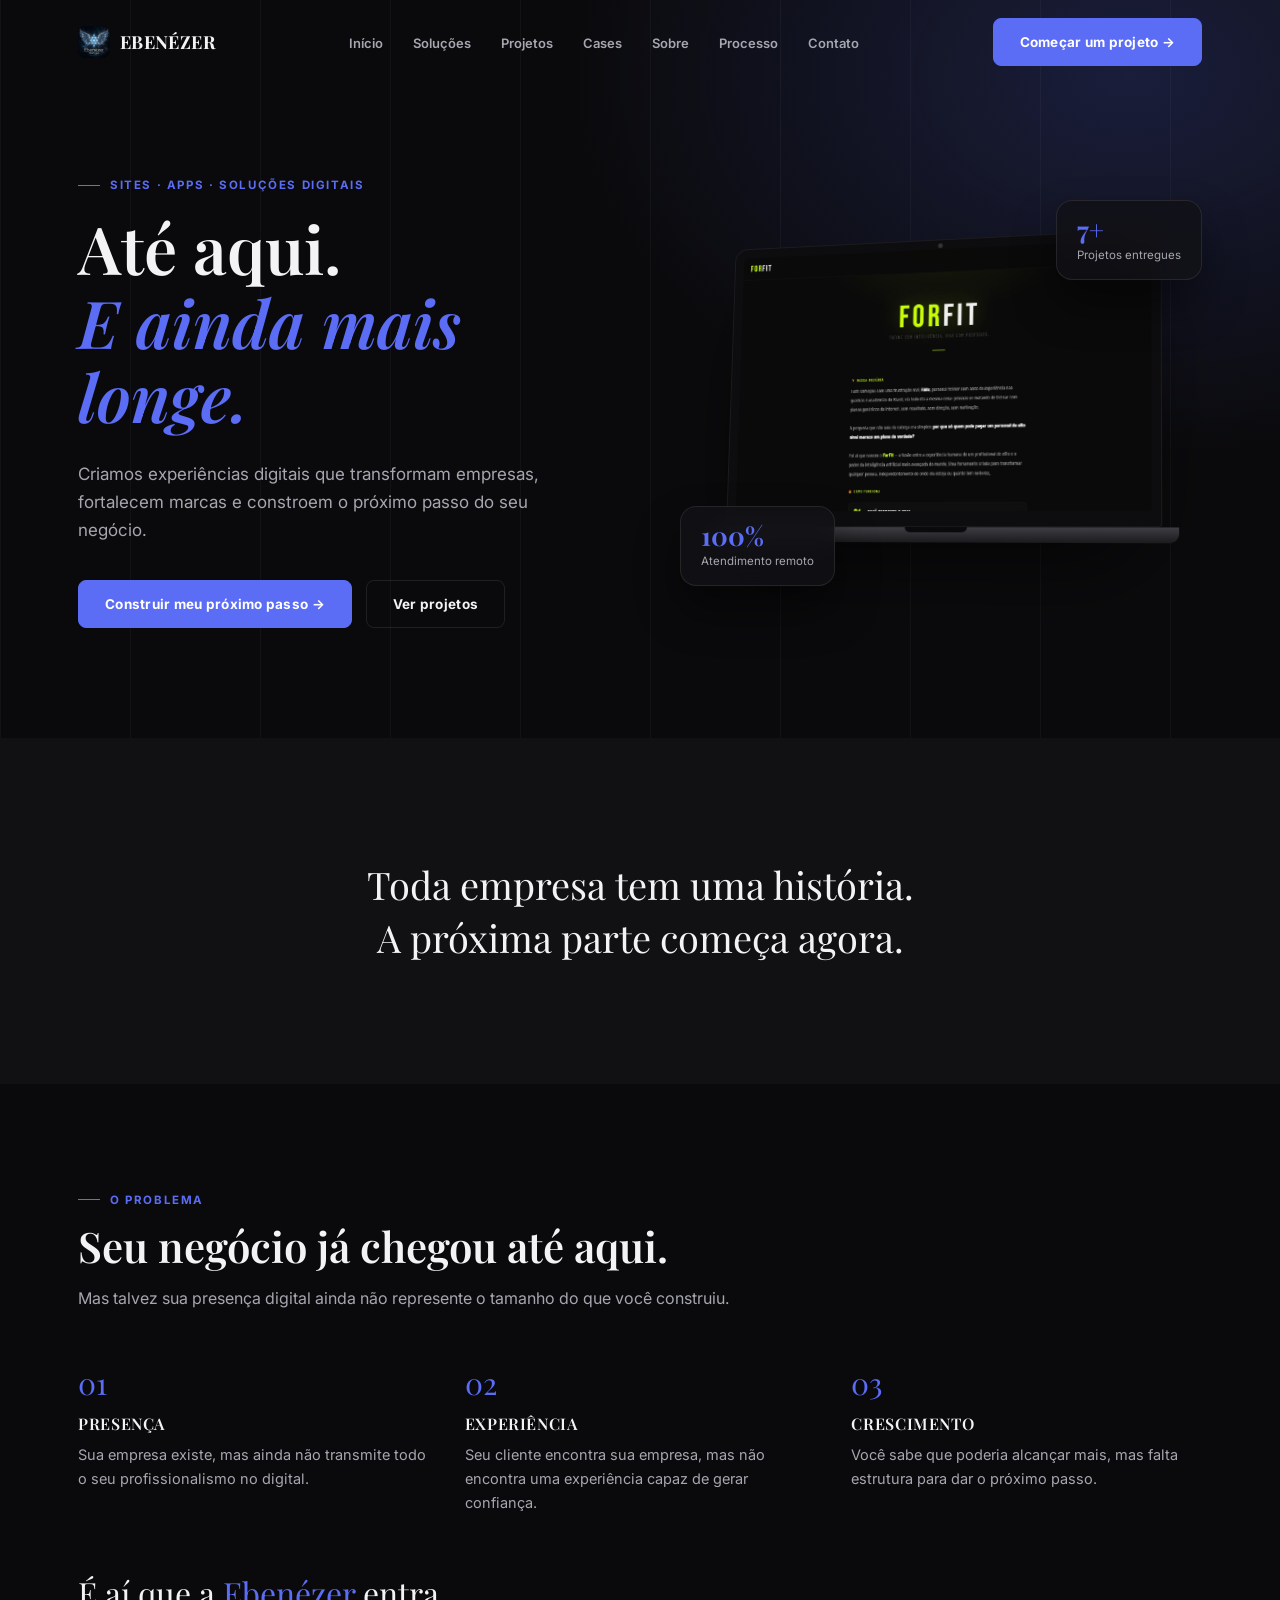
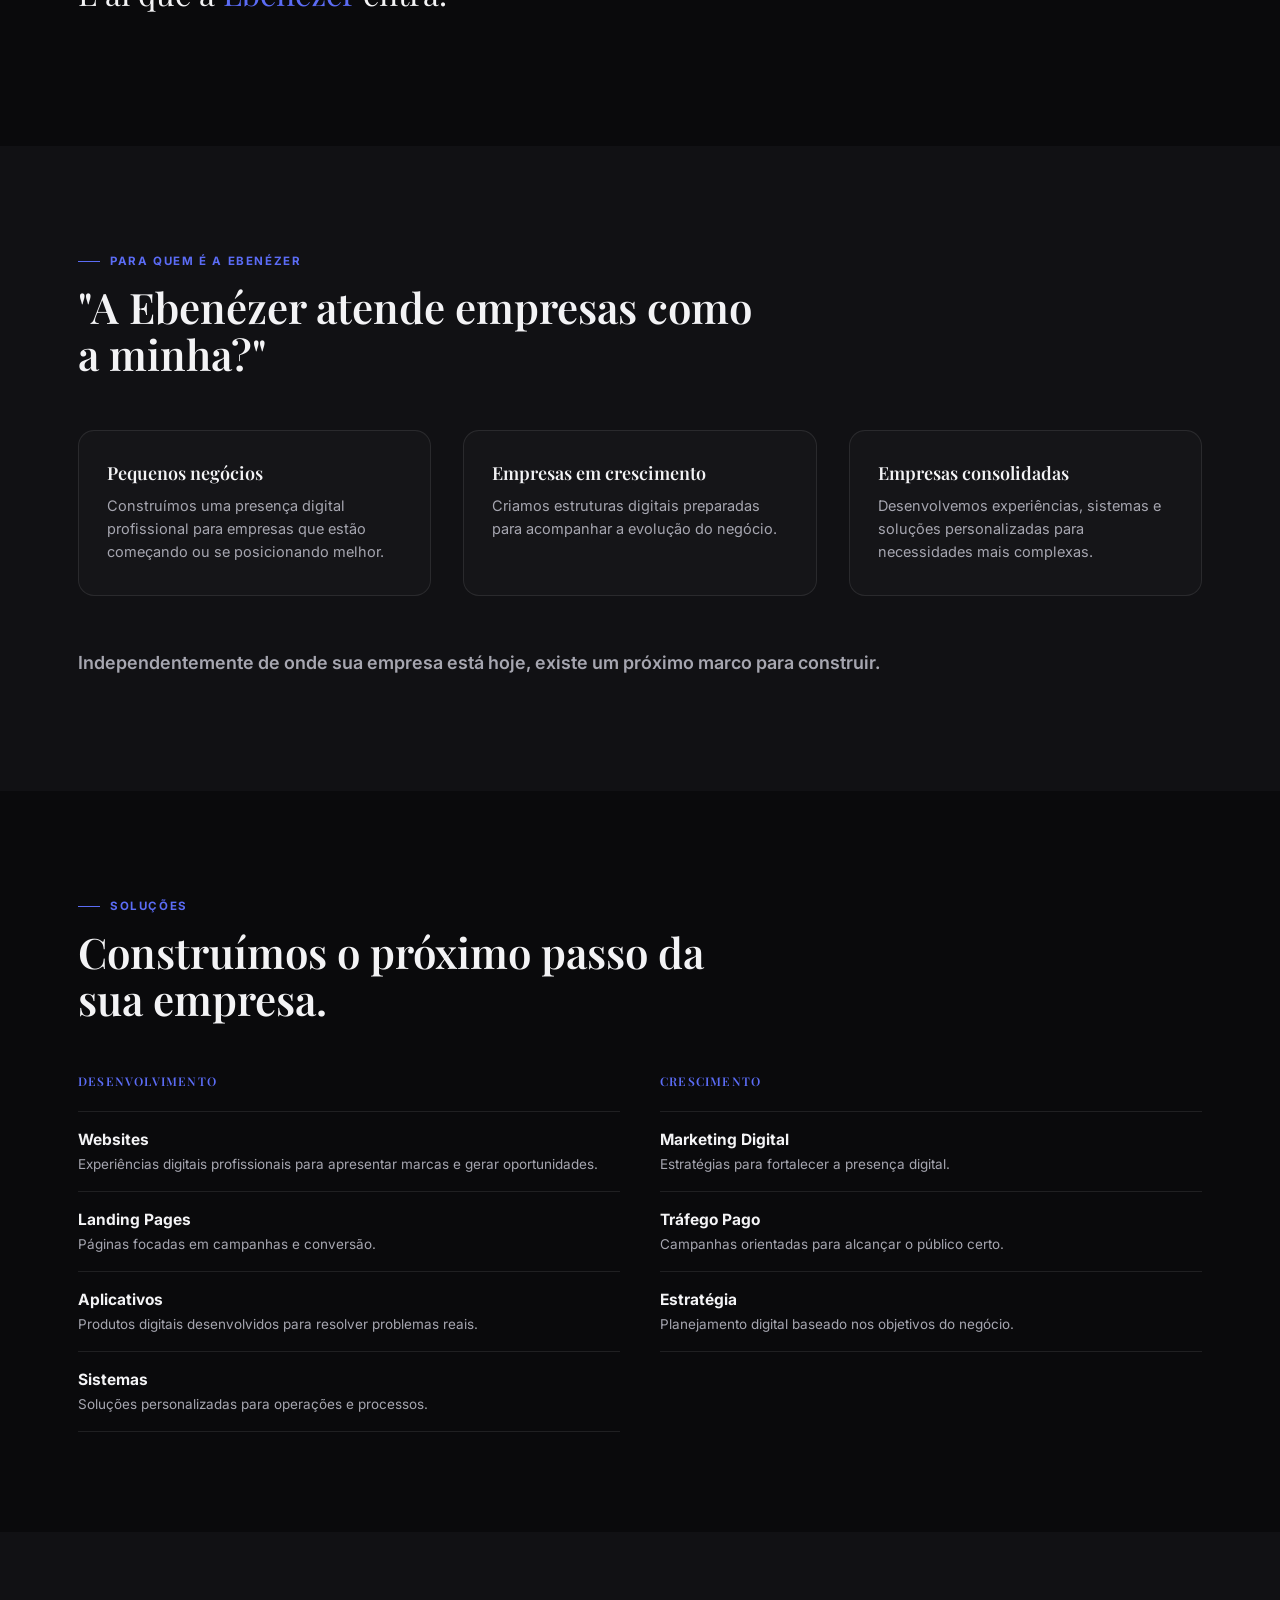
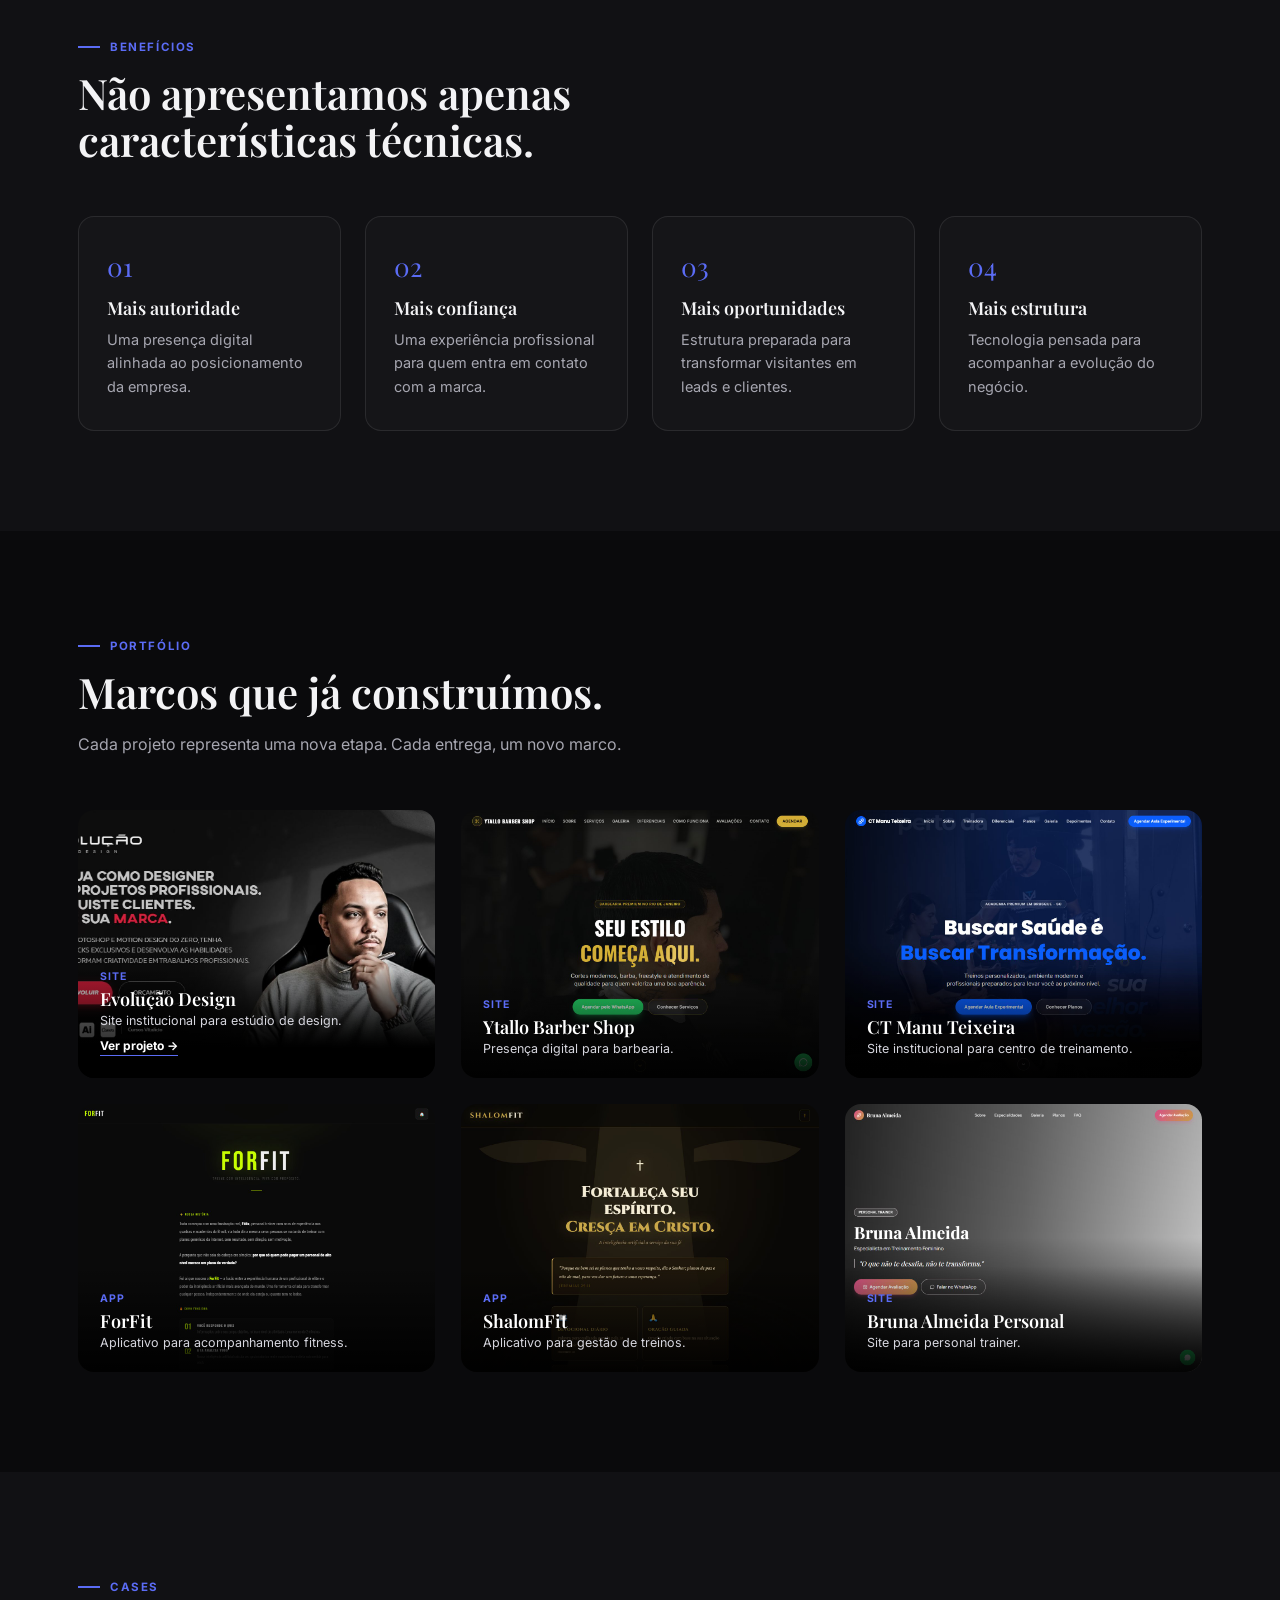
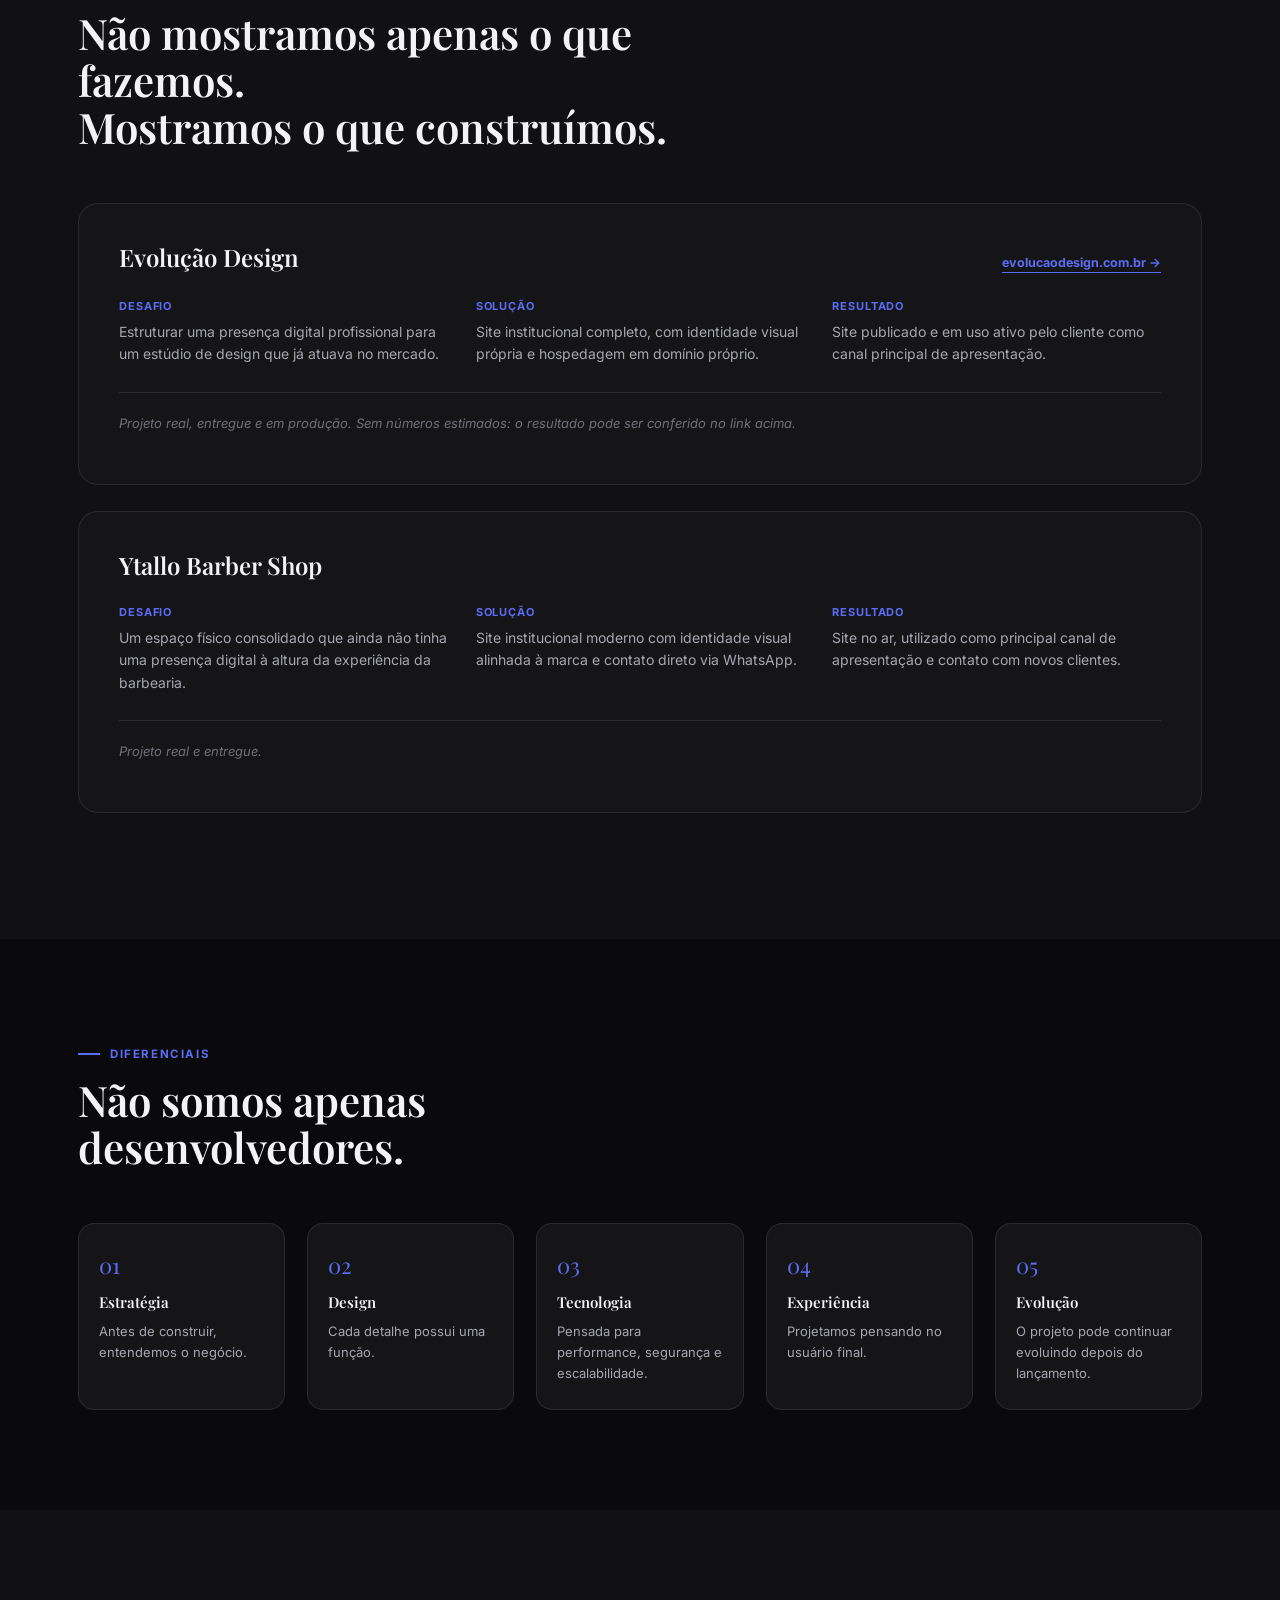
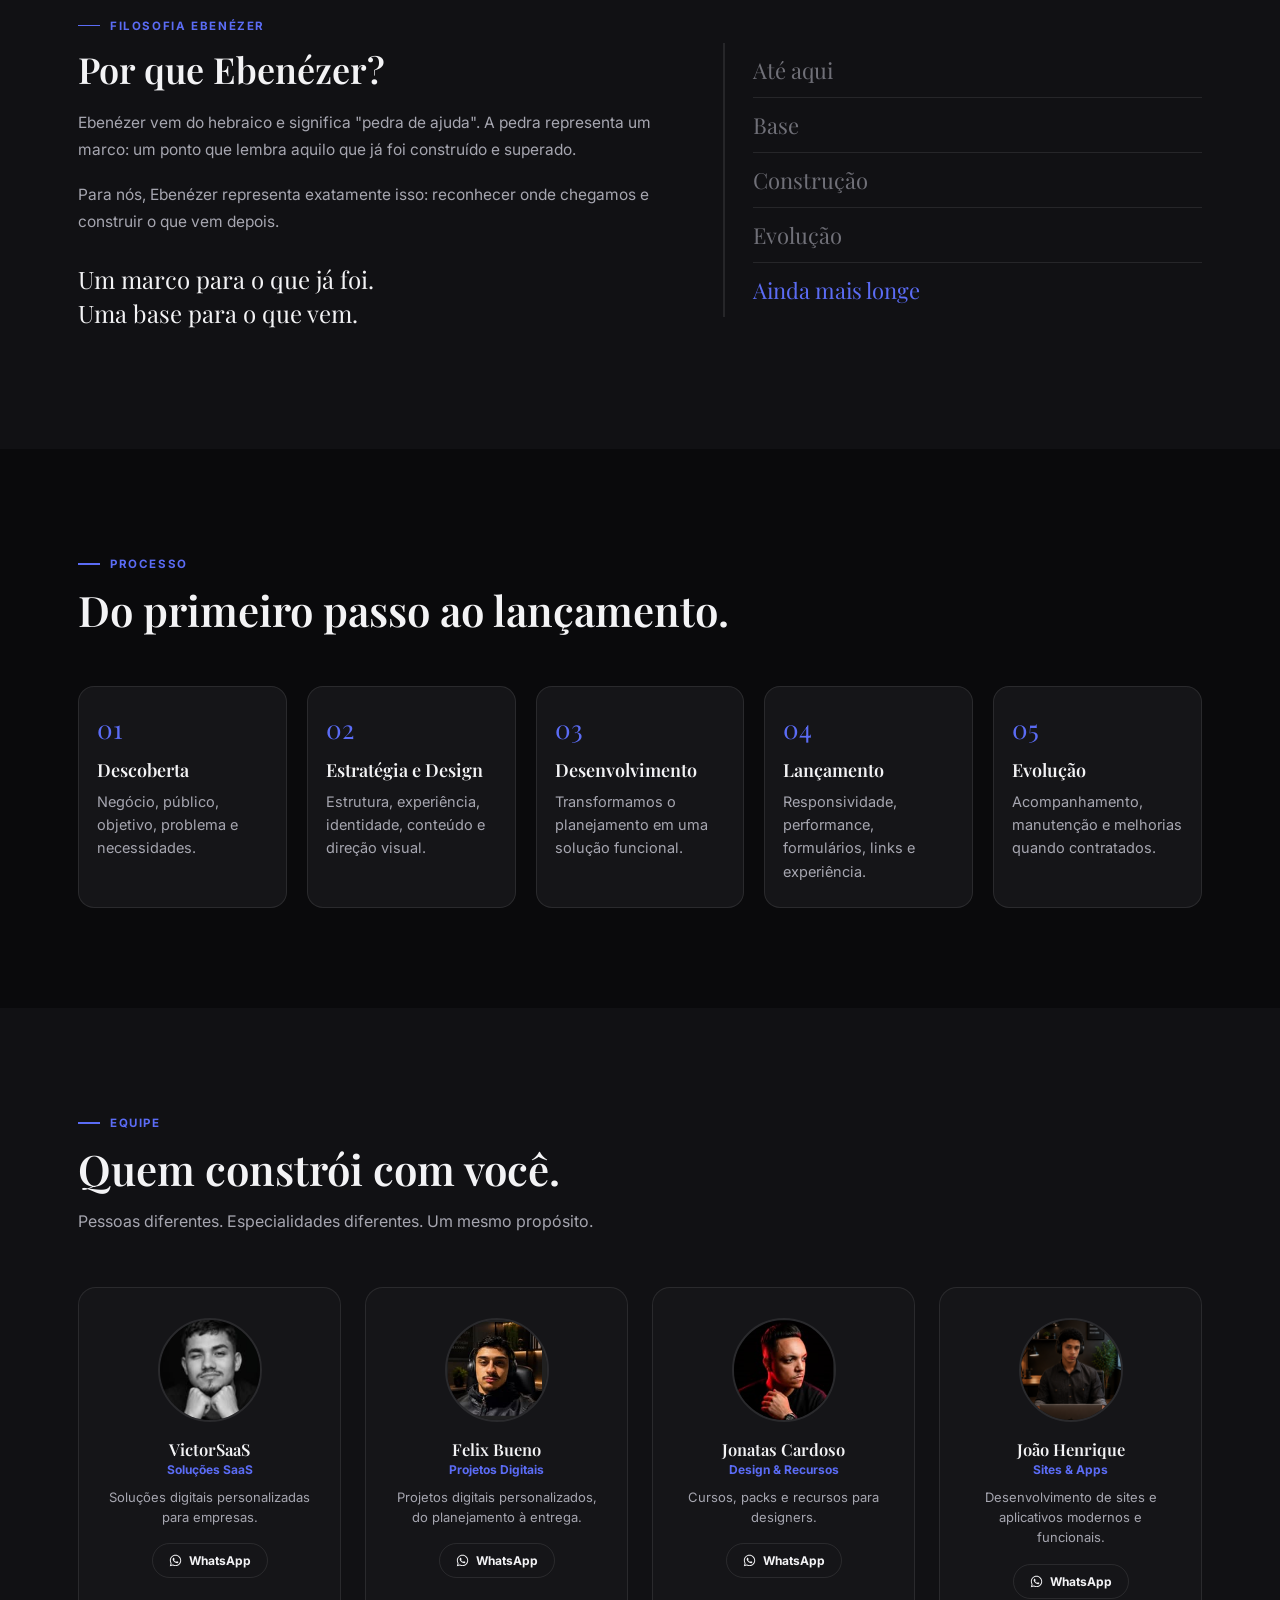
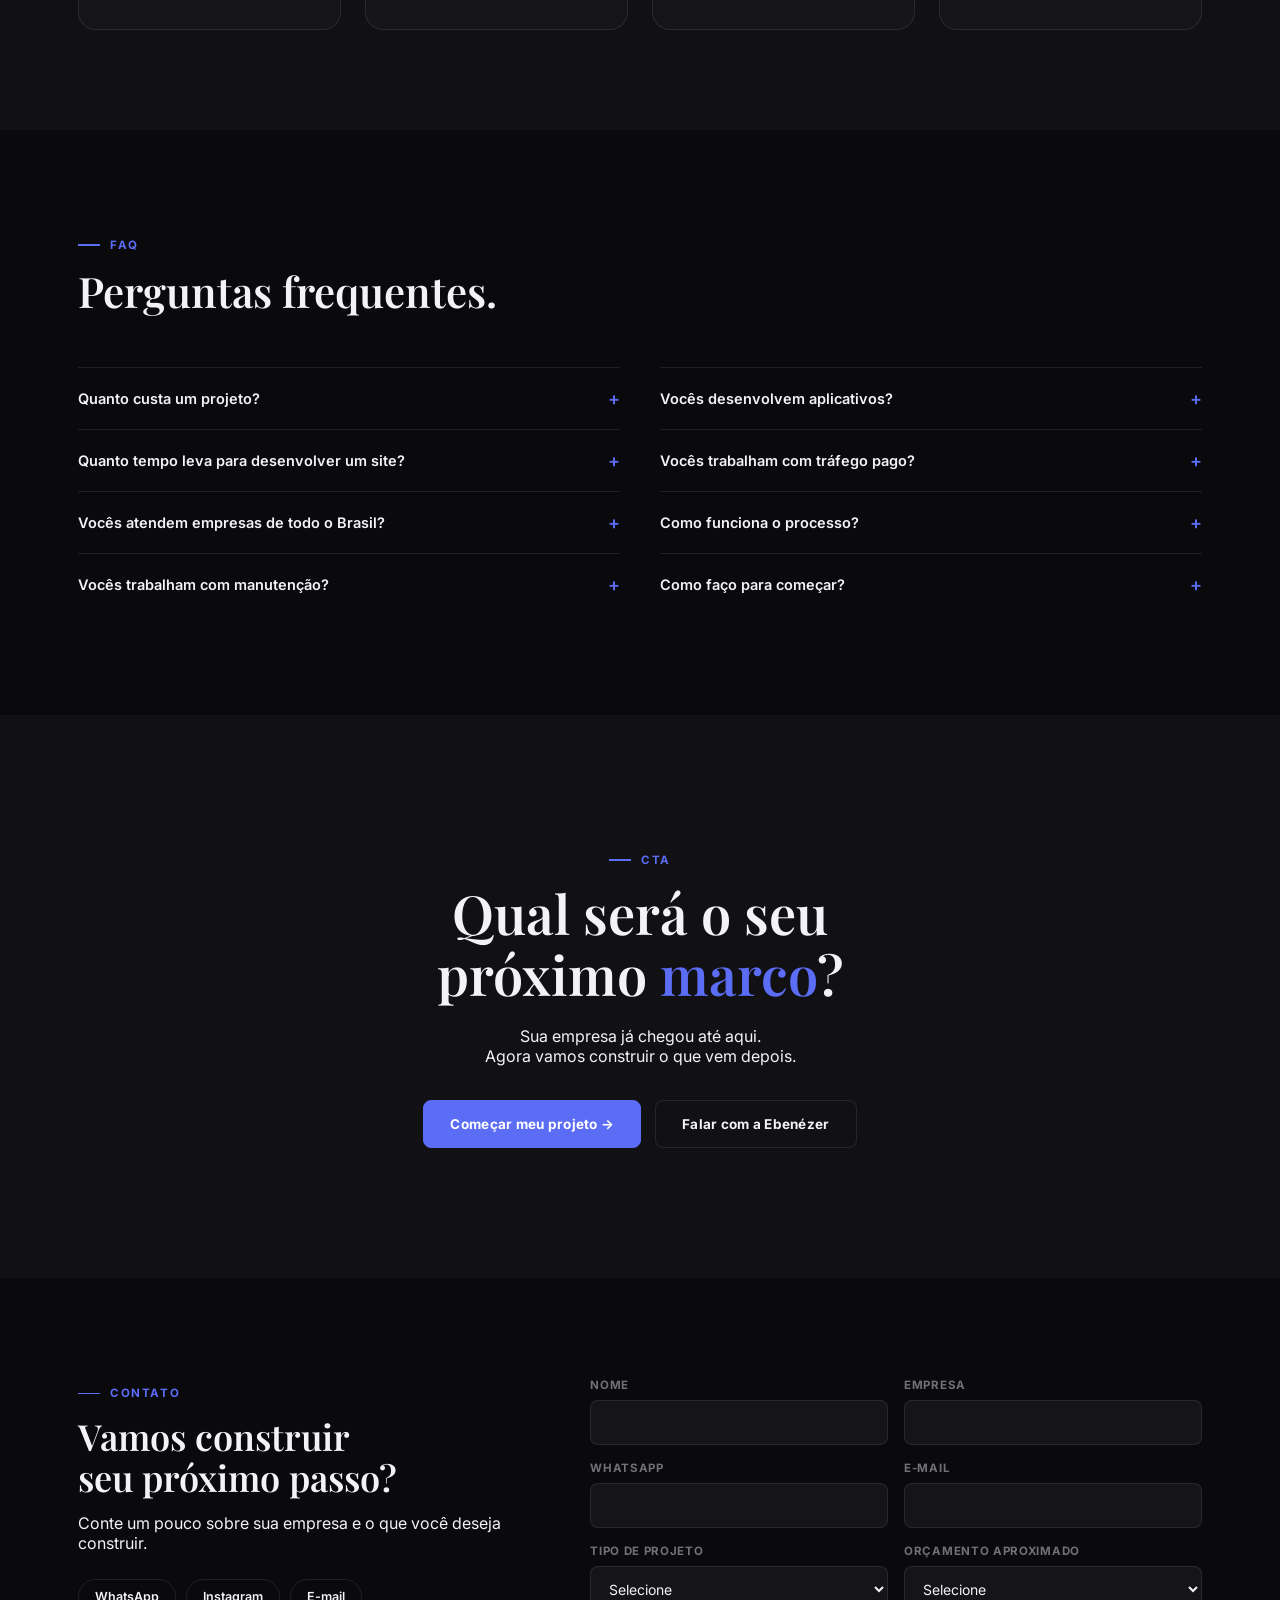
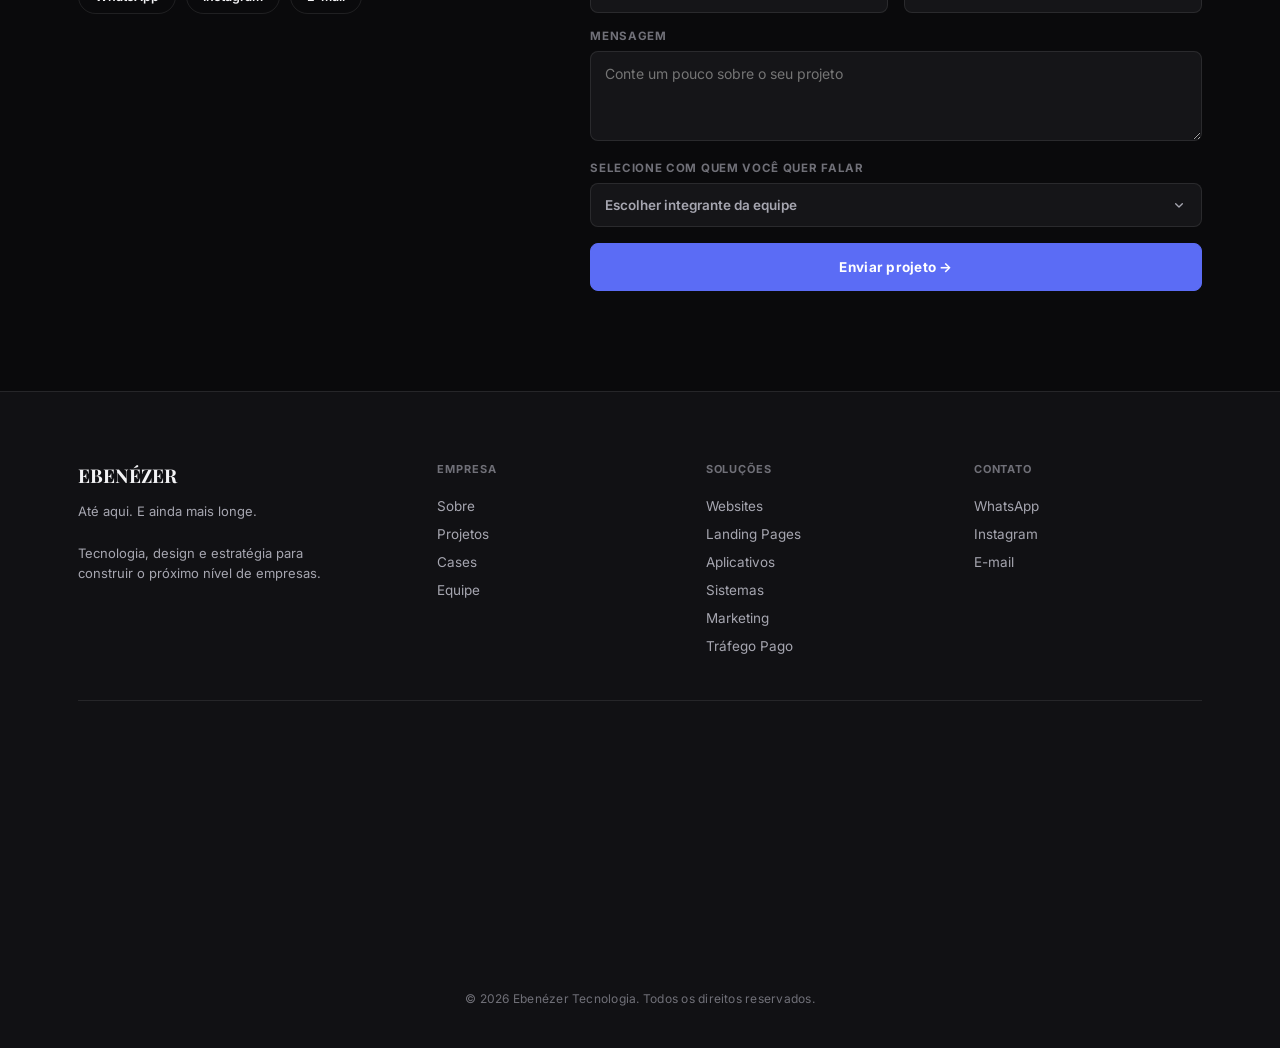
==== commit 52a372d6: "Adiciona mockup de notebook 3D no hero com cards flutuantes Recria o efeito de notebook em perspecti" ====
--- a/index.html
+++ b/index.html
@@ -95,10 +95,29 @@
 		radial-gradient(ellipse 900px 620px at 88% 10%,rgba(91,108,245,.20),transparent 62%),
 		repeating-linear-gradient(90deg,rgba(255,255,255,.035) 0 1px,transparent 1px 130px);
 	pointer-events:none;}
-.ebz-hero-inner{position:relative;z-index:1;max-width:760px;}
-.ebz-hero-inner h1{font-size:clamp(40px,7vw,74px);margin-top:20px;}
-.ebz-hero-inner h1 em{font-style:italic;color:var(--red);display:block;}
-.ebz-hero-sub{margin:26px 0 36px;font-size:17px;line-height:1.65;color:var(--text-dim);max-width:520px;}
+.ebz-hero-inner{position:relative;z-index:1;display:grid;grid-template-columns:1fr .95fr;gap:40px;align-items:center;}
+.ebz-hero-text h1{font-size:clamp(38px,5.2vw,66px);margin-top:20px;}
+.ebz-hero-text h1 em{font-style:italic;color:var(--red);display:block;}
+.ebz-hero-sub{margin:26px 0 36px;font-size:17px;line-height:1.65;color:var(--text-dim);max-width:480px;}
+
+/* laptop mockup */
+.ebz-laptop-wrap{position:relative;perspective:1600px;padding:50px 40px 70px;}
+.ebz-laptop{transform:rotateX(8deg) rotateY(-16deg) rotateZ(1deg);transform-style:preserve-3d;animation:ebzFloat 6s ease-in-out infinite;}
+@keyframes ebzFloat{0%,100%{transform:rotateX(8deg) rotateY(-16deg) rotateZ(1deg) translateY(0);}50%{transform:rotateX(6deg) rotateY(-14deg) rotateZ(1deg) translateY(-12px);}}
+.ebz-laptop-screen{position:relative;aspect-ratio:16/10.4;background:#0d0d10;border-radius:14px 14px 4px 4px;padding:9px 9px 15px;box-shadow:0 50px 90px -22px rgba(0,0,0,.7);border:1px solid rgba(255,255,255,.06);}
+.ebz-laptop-screen::before{content:'';position:absolute;top:3px;left:50%;transform:translateX(-50%);width:5px;height:5px;border-radius:50%;background:#333;}
+.ebz-laptop-screen img{width:100%;height:100%;object-fit:cover;object-position:top;border-radius:4px;display:block;}
+.ebz-laptop-base{height:15px;margin:0 -16px;background:linear-gradient(180deg,#3d3d43,#1b1b1e);border-radius:0 0 9px 9px;position:relative;box-shadow:0 14px 24px -6px rgba(0,0,0,.5);}
+.ebz-laptop-base::after{content:'';position:absolute;left:50%;top:0;transform:translateX(-50%);width:64px;height:5px;background:#0a0a0c;border-radius:0 0 6px 6px;}
+.ebz-float-card{position:absolute;background:rgba(18,18,22,.82);backdrop-filter:blur(12px);-webkit-backdrop-filter:blur(12px);border:1px solid var(--line);border-radius:16px;padding:16px 20px;box-shadow:0 24px 44px rgba(0,0,0,.45);}
+.ebz-float-card strong{display:block;font-family:var(--serif);font-size:26px;color:var(--red);line-height:1;}
+.ebz-float-card span{font-size:11.5px;color:var(--text-dim);}
+.ebz-float-card--1{top:14px;right:0;}
+.ebz-float-card--2{bottom:26px;left:6px;}
+@media(max-width:980px){
+	.ebz-hero-inner{grid-template-columns:1fr;}
+	.ebz-laptop-wrap{max-width:420px;margin:20px auto 0;padding:40px 24px 60px;}
+}
 
 /* frase de impacto */
 .ebz-impact{padding:120px 0;text-align:center;}
@@ -295,12 +314,22 @@
 <section id="topo">
 	<div class="ebz-hero-bg"></div>
 	<div class="ebz-wrap ebz-hero-inner">
-		<span class="ebz-eyebrow">Sites · Apps · Soluções digitais</span>
-		<h1 class="ebz-reveal">Até aqui.<em>E ainda mais longe.</em></h1>
-		<p class="ebz-hero-sub ebz-reveal">Criamos experiências digitais que transformam empresas, fortalecem marcas e constroem o próximo passo do seu negócio.</p>
-		<div class="ebz-cta-row ebz-reveal">
-			<a href="#contato" class="ebz-btn ebz-btn--primary">Construir meu próximo passo →</a>
-			<a href="#portfolio" class="ebz-btn ebz-btn--ghost">Ver projetos</a>
+		<div class="ebz-hero-text">
+			<span class="ebz-eyebrow">Sites · Apps · Soluções digitais</span>
+			<h1 class="ebz-reveal">Até aqui.<em>E ainda mais longe.</em></h1>
+			<p class="ebz-hero-sub ebz-reveal">Criamos experiências digitais que transformam empresas, fortalecem marcas e constroem o próximo passo do seu negócio.</p>
+			<div class="ebz-cta-row ebz-reveal">
+				<a href="#contato" class="ebz-btn ebz-btn--primary">Construir meu próximo passo →</a>
+				<a href="#portfolio" class="ebz-btn ebz-btn--ghost">Ver projetos</a>
+			</div>
+		</div>
+		<div class="ebz-laptop-wrap ebz-reveal">
+			<div class="ebz-laptop">
+				<div class="ebz-laptop-screen"><img src="images/forfit.jpg" alt="Projeto entregue pela Ebenézer"></div>
+				<div class="ebz-laptop-base"></div>
+			</div>
+			<div class="ebz-float-card ebz-float-card--1"><strong>7+</strong><span>Projetos entregues</span></div>
+			<div class="ebz-float-card ebz-float-card--2"><strong>100%</strong><span>Atendimento remoto</span></div>
 		</div>
 	</div>
 </section>
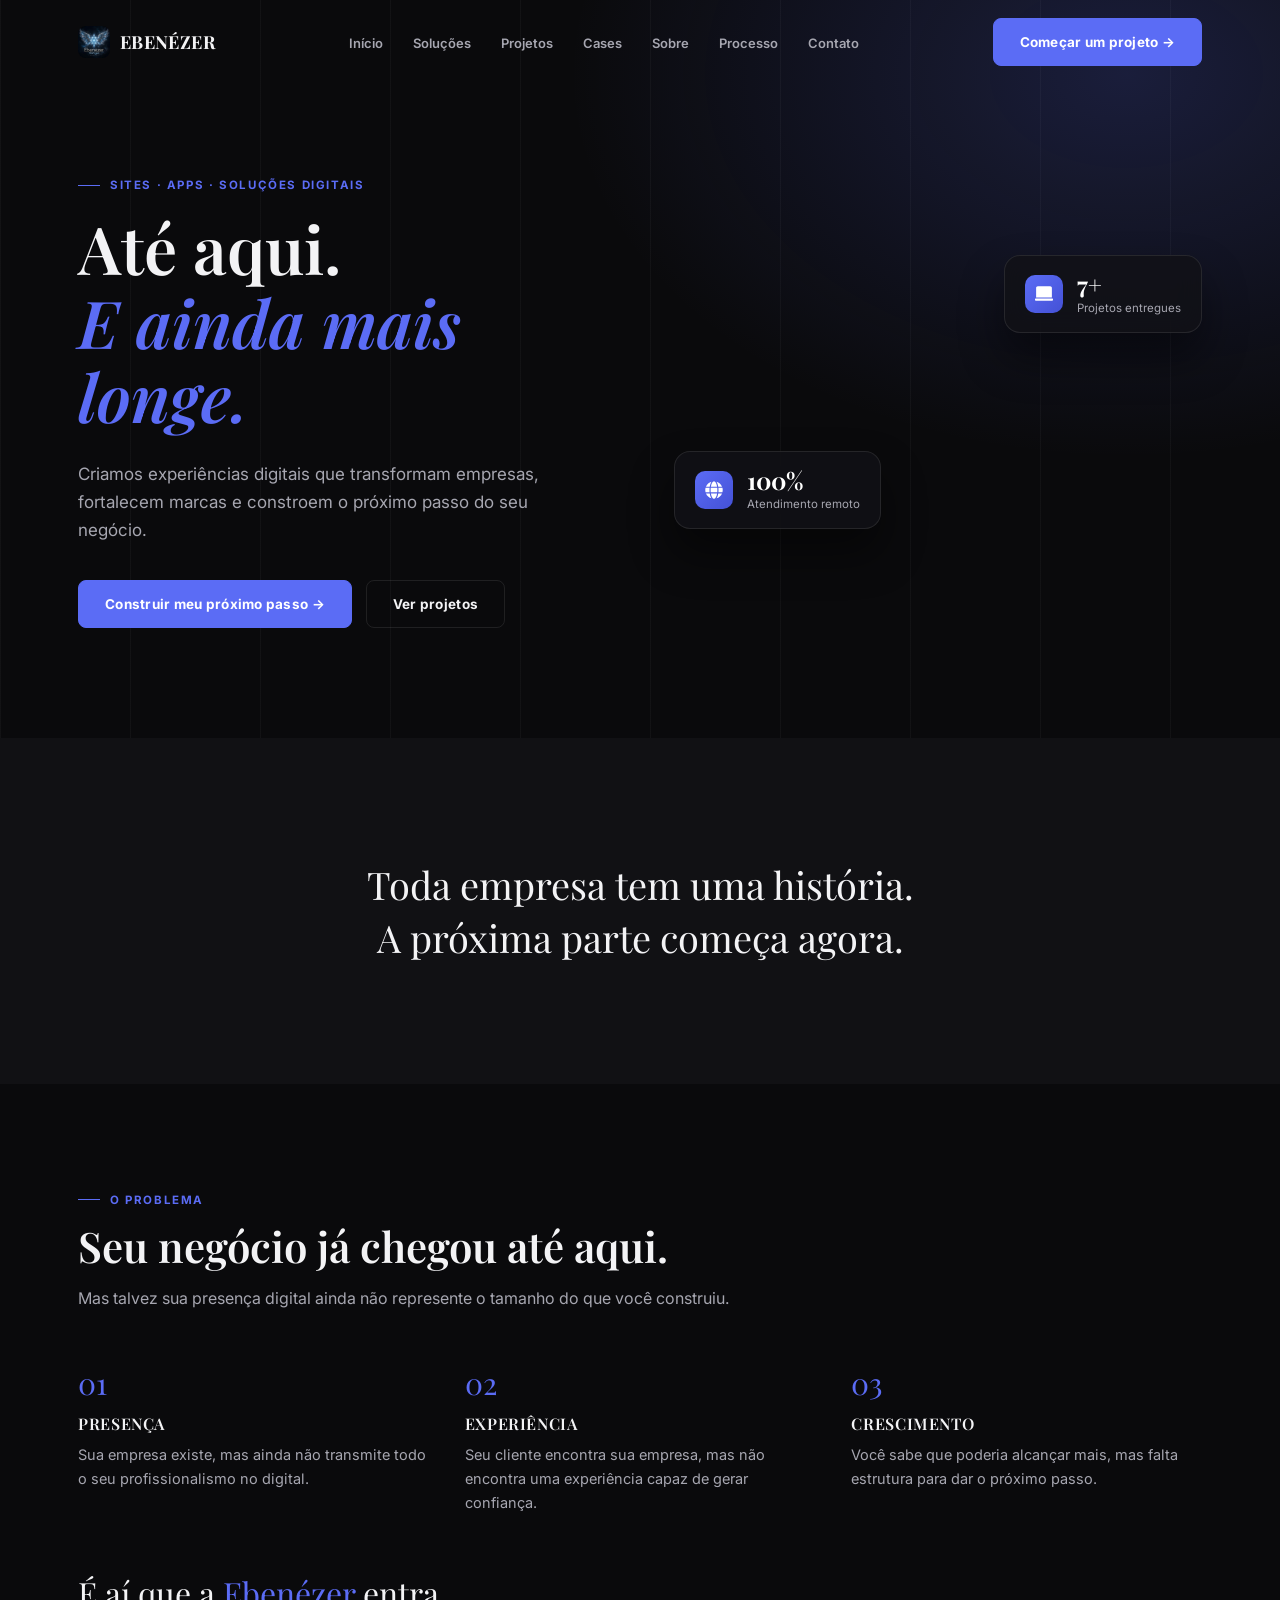
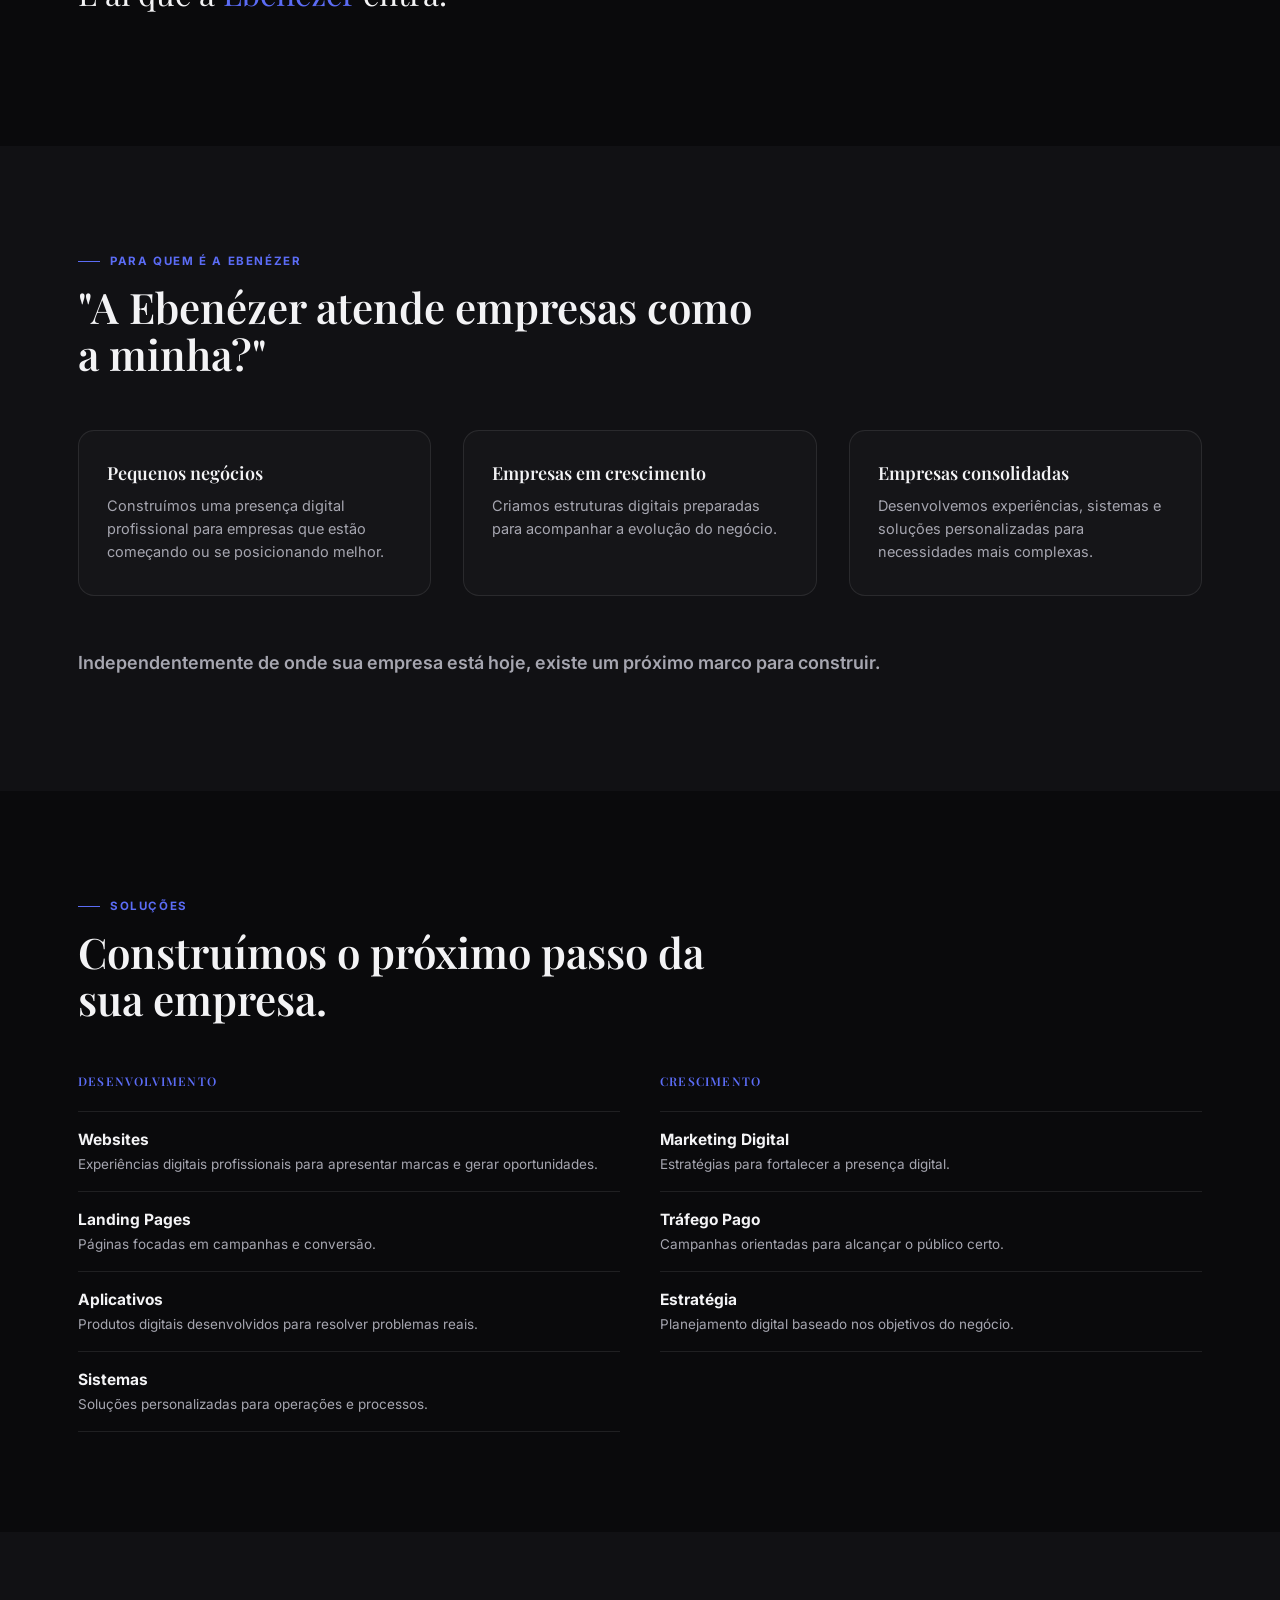
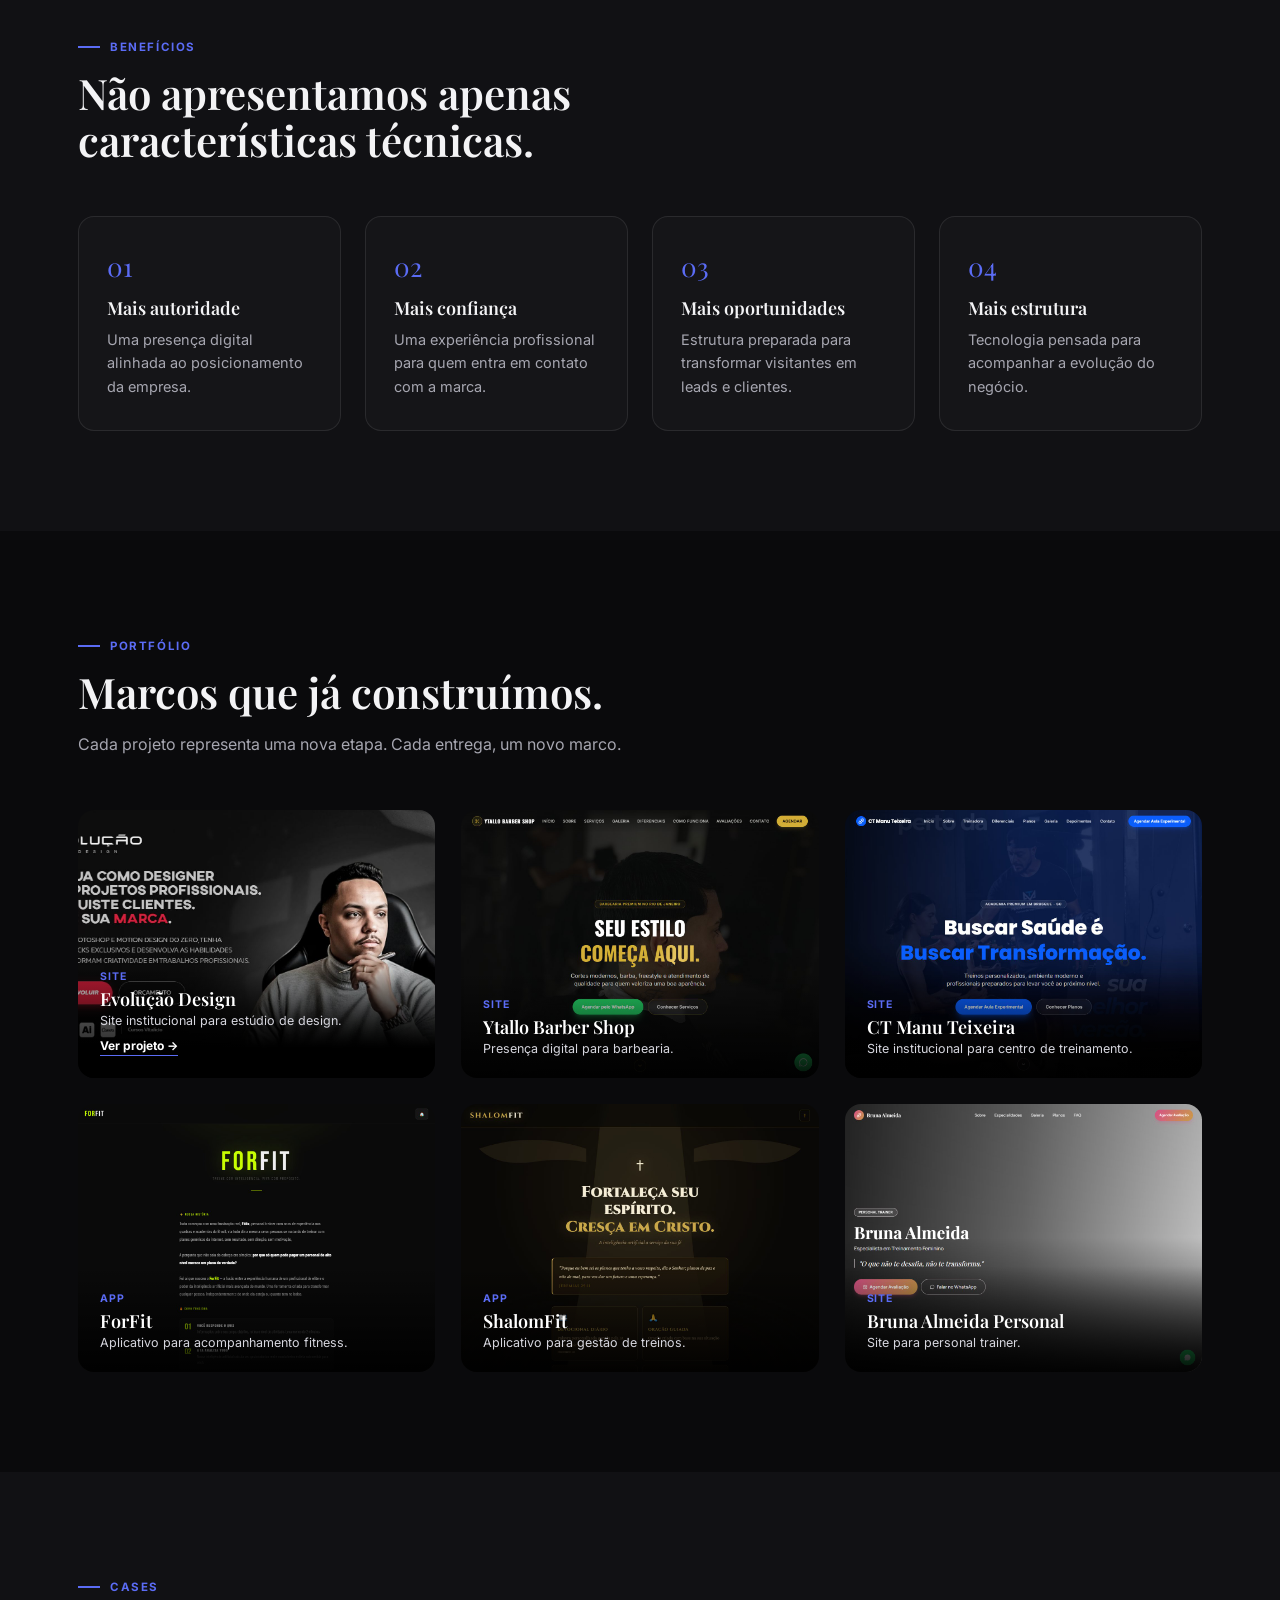
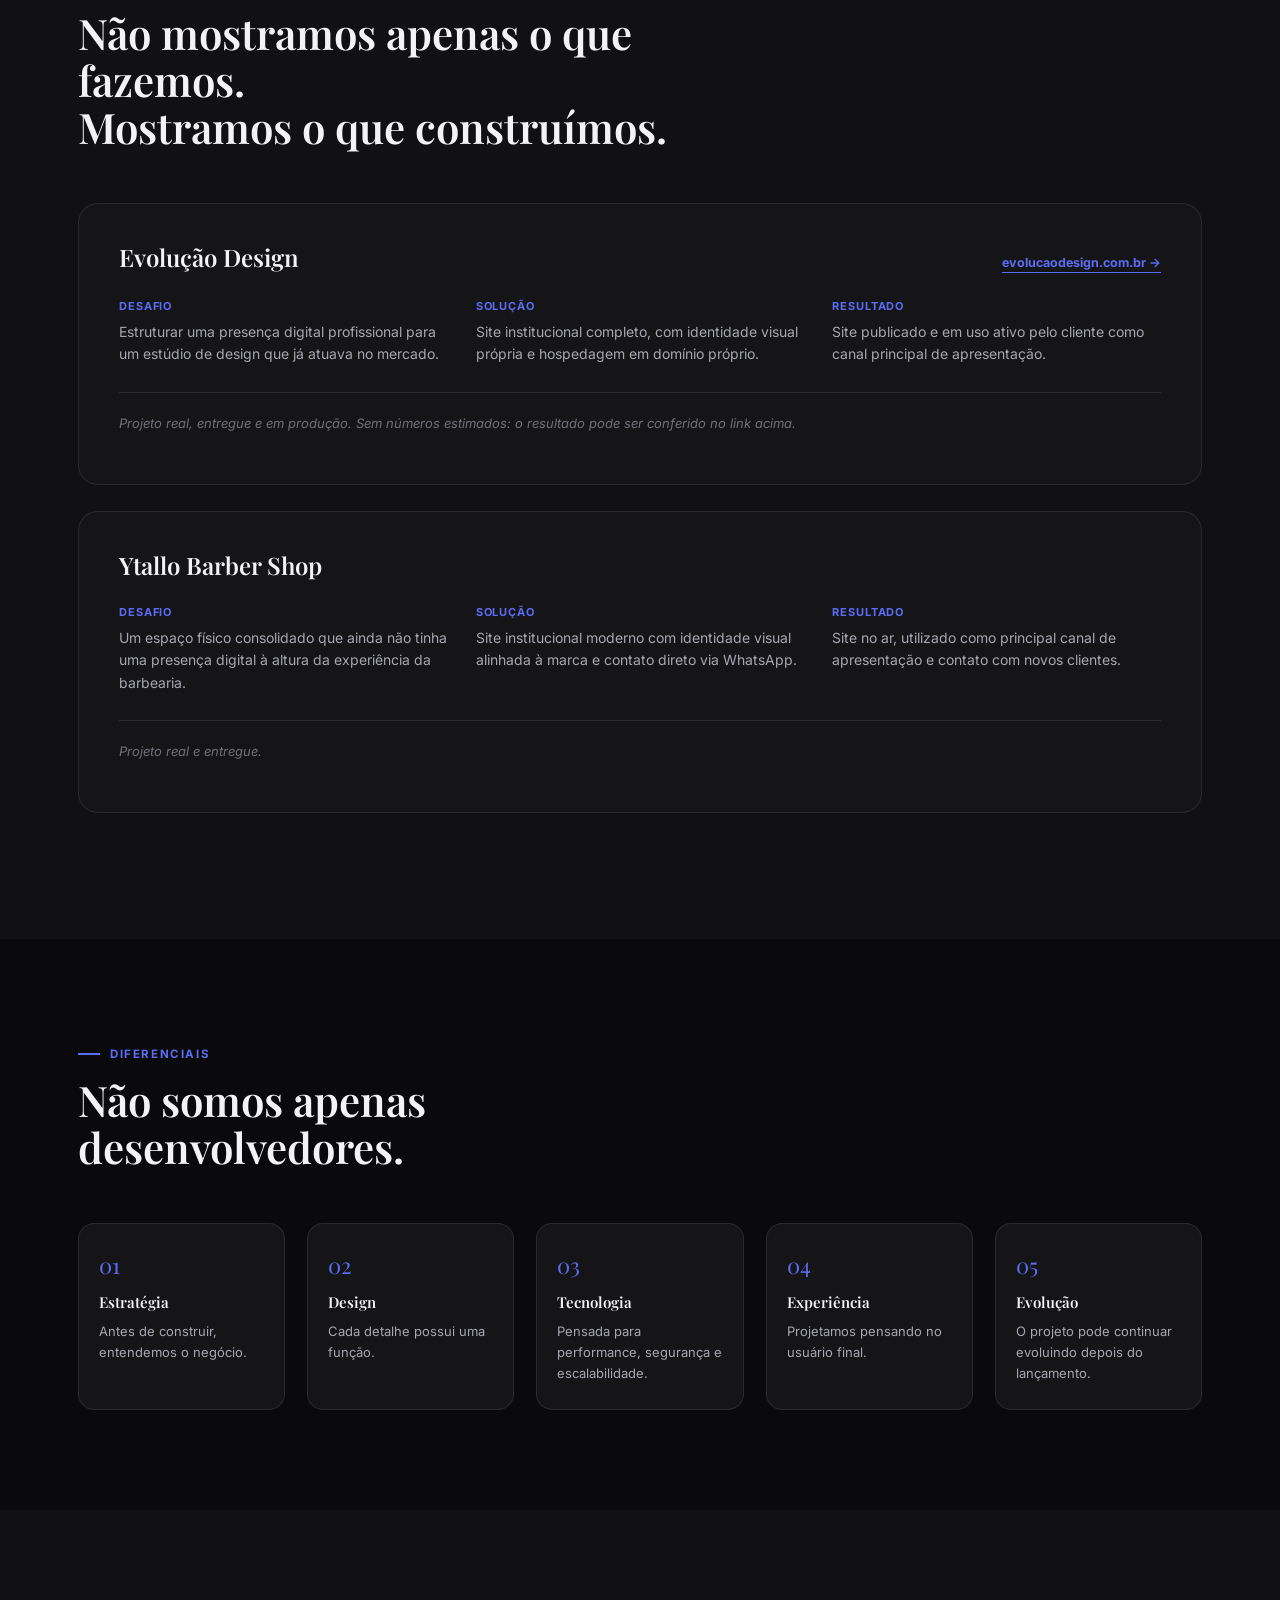
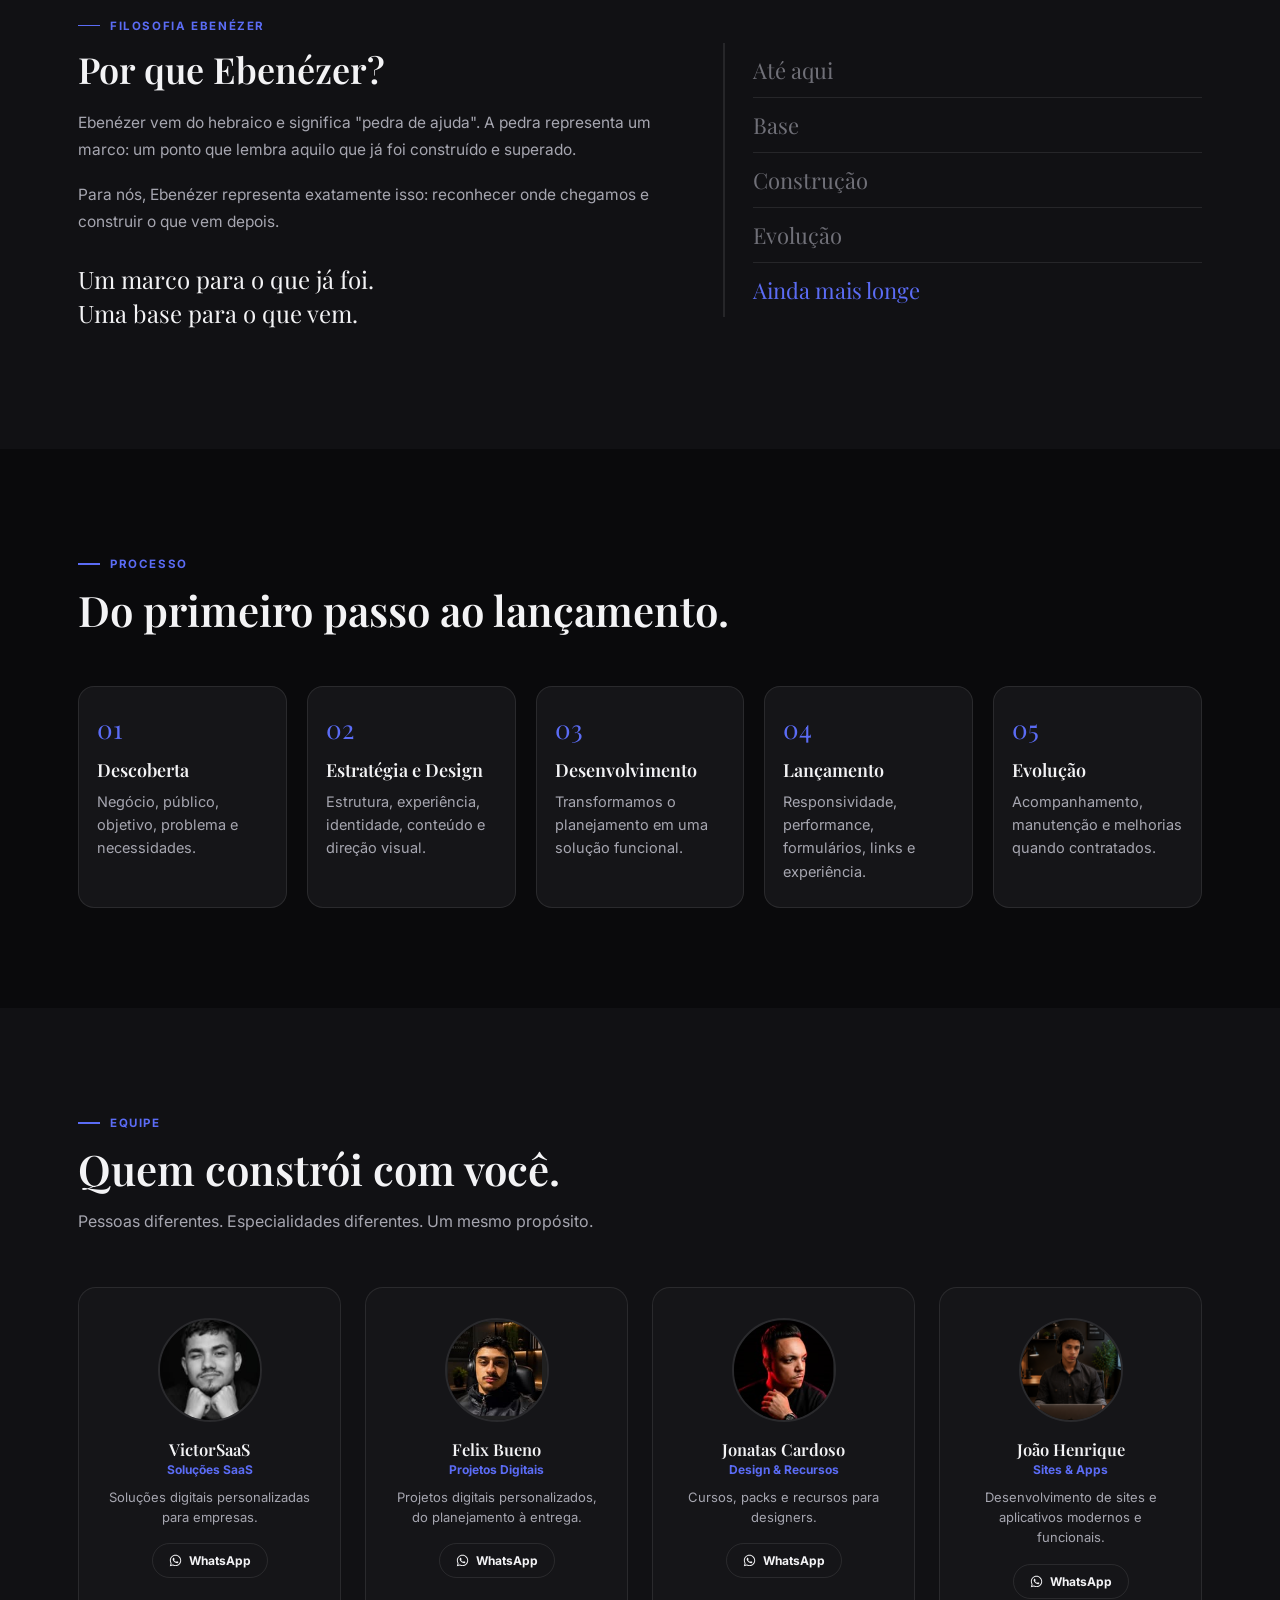
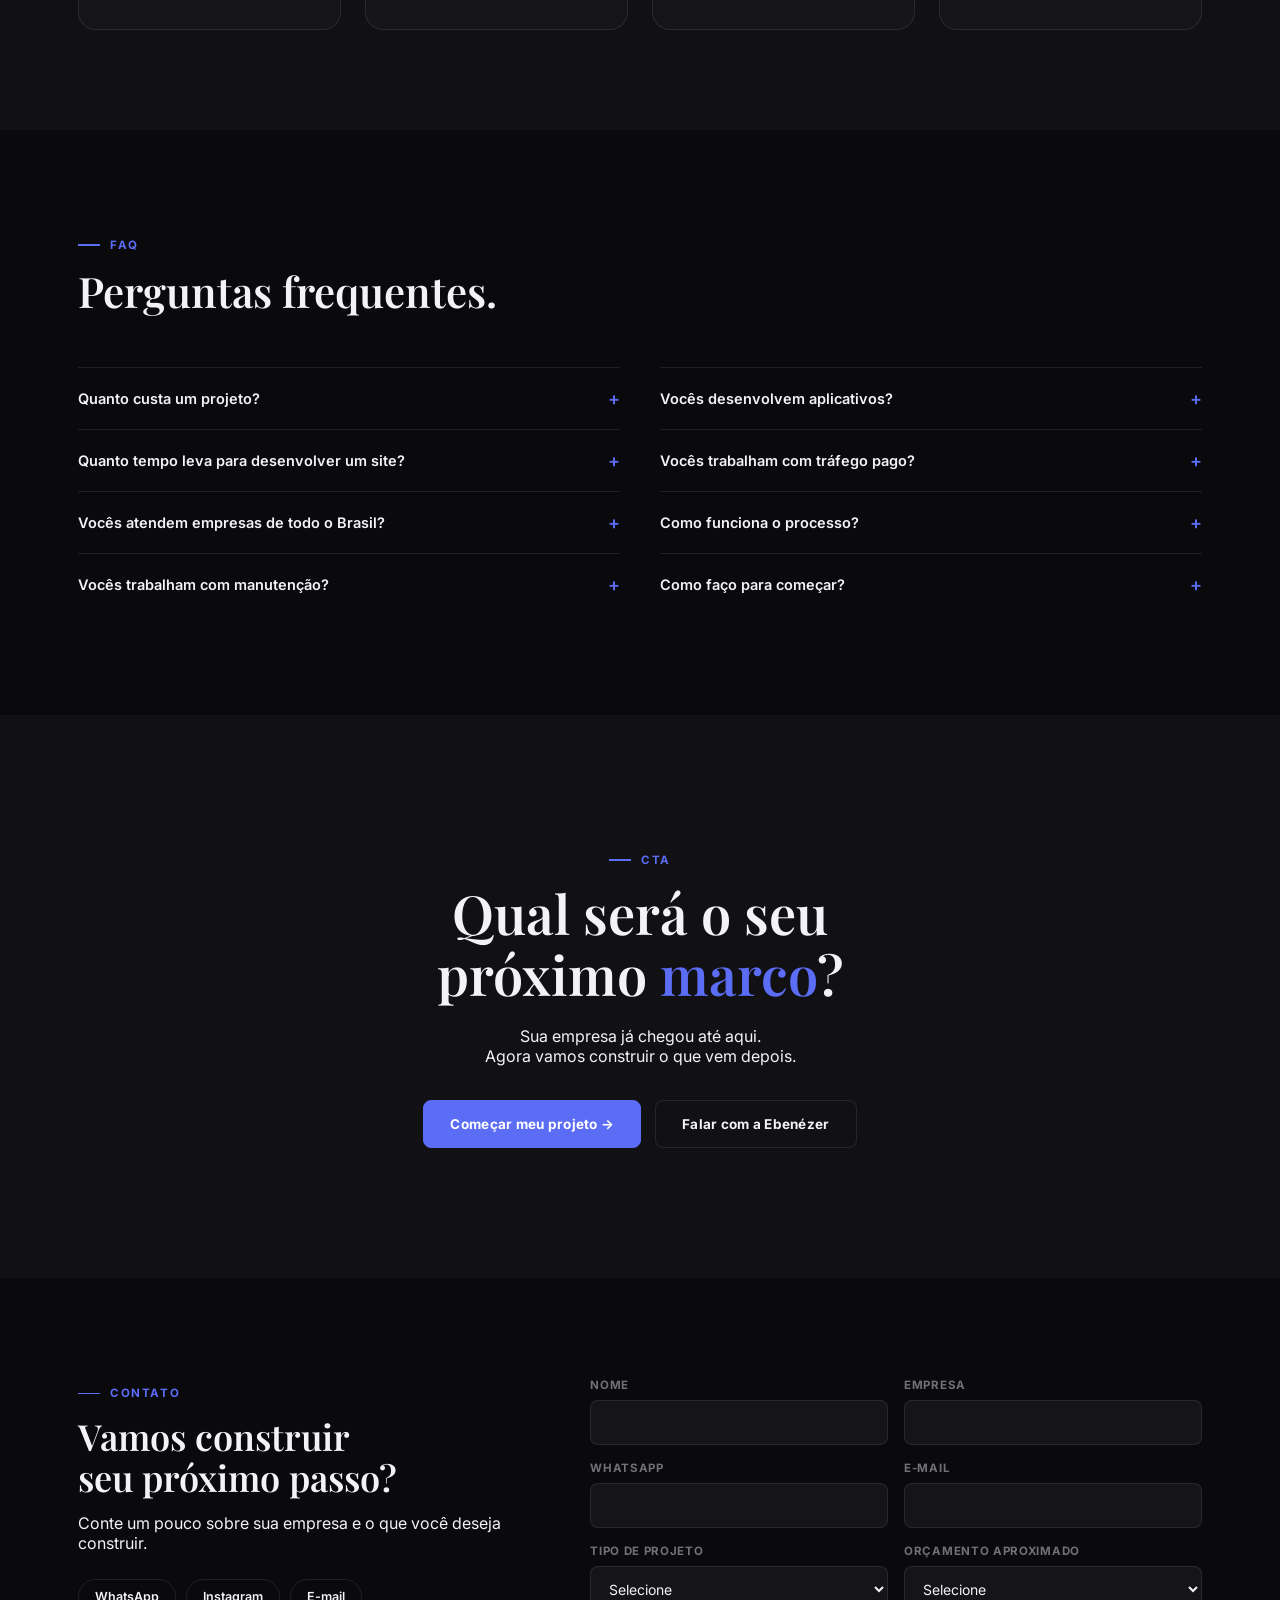
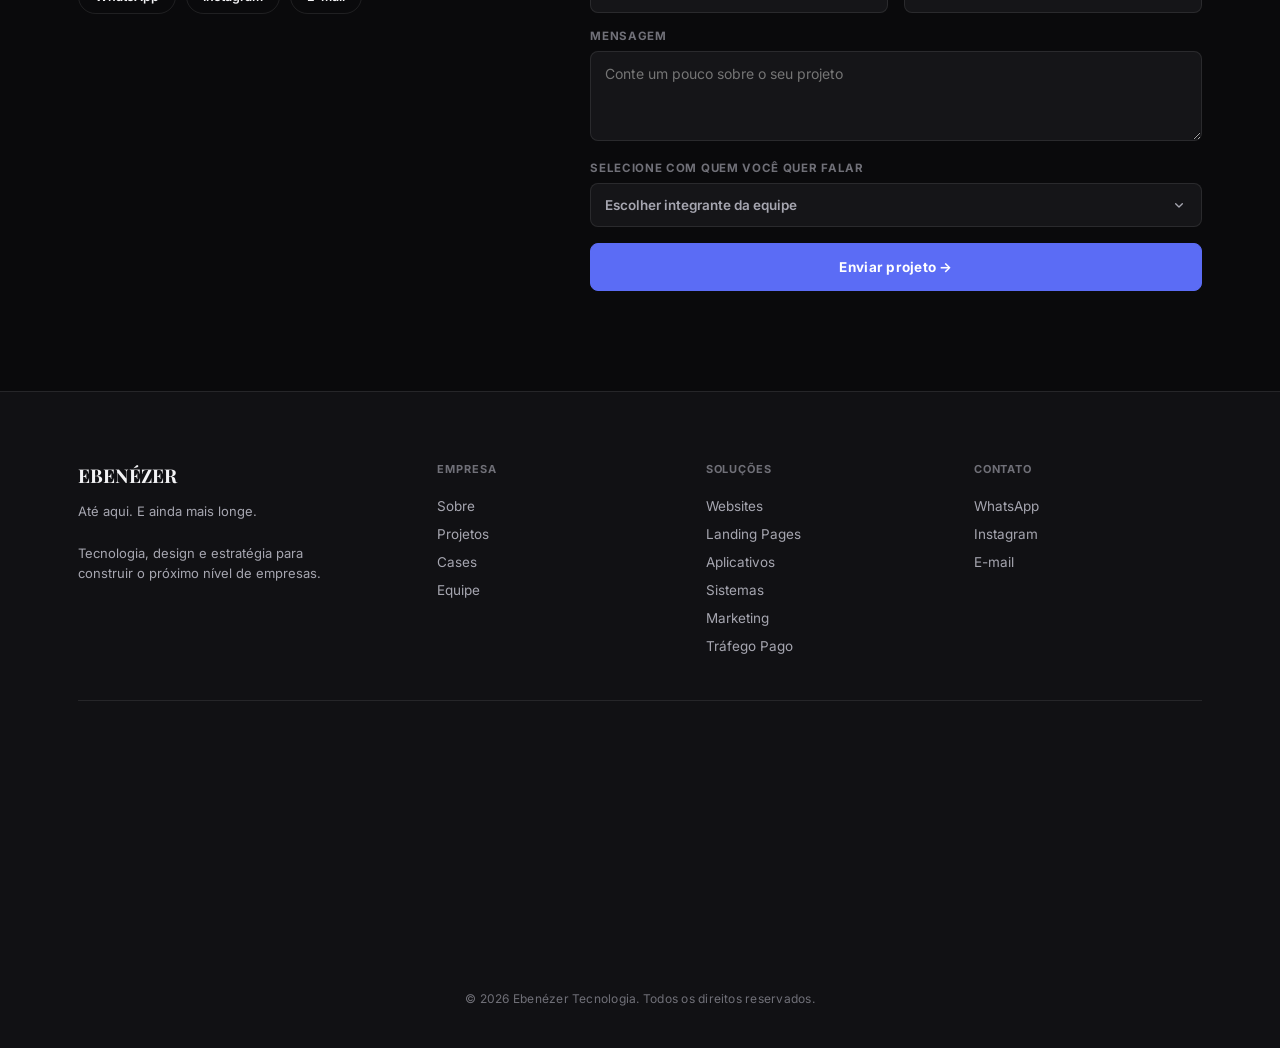
==== commit 60c6c05b: "Restaura o video do notebook animado no hero (efeito original) O "notebook girando/abrindo e fechand" ====
--- a/index.html
+++ b/index.html
@@ -100,23 +100,24 @@
 .ebz-hero-text h1 em{font-style:italic;color:var(--red);display:block;}
 .ebz-hero-sub{margin:26px 0 36px;font-size:17px;line-height:1.65;color:var(--text-dim);max-width:480px;}
 
-/* laptop mockup */
-.ebz-laptop-wrap{position:relative;perspective:1600px;padding:50px 40px 70px;}
-.ebz-laptop{transform:rotateX(8deg) rotateY(-16deg) rotateZ(1deg);transform-style:preserve-3d;animation:ebzFloat 6s ease-in-out infinite;}
-@keyframes ebzFloat{0%,100%{transform:rotateX(8deg) rotateY(-16deg) rotateZ(1deg) translateY(0);}50%{transform:rotateX(6deg) rotateY(-14deg) rotateZ(1deg) translateY(-12px);}}
-.ebz-laptop-screen{position:relative;aspect-ratio:16/10.4;background:#0d0d10;border-radius:14px 14px 4px 4px;padding:9px 9px 15px;box-shadow:0 50px 90px -22px rgba(0,0,0,.7);border:1px solid rgba(255,255,255,.06);}
-.ebz-laptop-screen::before{content:'';position:absolute;top:3px;left:50%;transform:translateX(-50%);width:5px;height:5px;border-radius:50%;background:#333;}
-.ebz-laptop-screen img{width:100%;height:100%;object-fit:cover;object-position:top;border-radius:4px;display:block;}
-.ebz-laptop-base{height:15px;margin:0 -16px;background:linear-gradient(180deg,#3d3d43,#1b1b1e);border-radius:0 0 9px 9px;position:relative;box-shadow:0 14px 24px -6px rgba(0,0,0,.5);}
-.ebz-laptop-base::after{content:'';position:absolute;left:50%;top:0;transform:translateX(-50%);width:64px;height:5px;background:#0a0a0c;border-radius:0 0 6px 6px;}
-.ebz-float-card{position:absolute;background:rgba(18,18,22,.82);backdrop-filter:blur(12px);-webkit-backdrop-filter:blur(12px);border:1px solid var(--line);border-radius:16px;padding:16px 20px;box-shadow:0 24px 44px rgba(0,0,0,.45);}
-.ebz-float-card strong{display:block;font-family:var(--serif);font-size:26px;color:var(--red);line-height:1;}
+/* hero video (notebook animado) */
+.ebz-hero-video-wrap{position:relative;padding:40px 36px 60px;}
+.ebz-hero-video-wrap video{width:100%;display:block;filter:drop-shadow(0 40px 70px rgba(0,0,0,.55));}
+.ebz-float-card{position:absolute;display:flex;align-items:center;gap:14px;background:rgba(18,18,22,.82);backdrop-filter:blur(12px);-webkit-backdrop-filter:blur(12px);border:1px solid var(--line);border-radius:16px;padding:16px 20px;box-shadow:0 24px 44px rgba(0,0,0,.45);}
+.ebz-float-icon{width:38px;height:38px;border-radius:10px;background:linear-gradient(135deg,var(--red),var(--red-dim));display:flex;align-items:center;justify-content:center;flex-shrink:0;}
+.ebz-float-icon svg{width:18px;height:18px;fill:#fff;}
+.ebz-float-card strong{display:block;font-family:var(--serif);font-size:24px;color:#fff;line-height:1;}
 .ebz-float-card span{font-size:11.5px;color:var(--text-dim);}
-.ebz-float-card--1{top:14px;right:0;}
-.ebz-float-card--2{bottom:26px;left:6px;}
+.ebz-float-card--1{top:20px;right:0;}
+.ebz-float-card--2{bottom:34px;left:0;}
 @media(max-width:980px){
 	.ebz-hero-inner{grid-template-columns:1fr;}
-	.ebz-laptop-wrap{max-width:420px;margin:20px auto 0;padding:40px 24px 60px;}
+	.ebz-hero-video-wrap{max-width:460px;margin:20px auto 0;padding:30px 20px 50px;}
+}
+@media(max-width:480px){
+	.ebz-float-card{padding:12px 14px;gap:10px;}
+	.ebz-float-card strong{font-size:19px;}
+	.ebz-float-icon{width:30px;height:30px;}
 }
 
 /* frase de impacto */
@@ -323,13 +324,16 @@
 				<a href="#portfolio" class="ebz-btn ebz-btn--ghost">Ver projetos</a>
 			</div>
 		</div>
-		<div class="ebz-laptop-wrap ebz-reveal">
-			<div class="ebz-laptop">
-				<div class="ebz-laptop-screen"><img src="images/forfit.jpg" alt="Projeto entregue pela Ebenézer"></div>
-				<div class="ebz-laptop-base"></div>
-			</div>
-			<div class="ebz-float-card ebz-float-card--1"><strong>7+</strong><span>Projetos entregues</span></div>
-			<div class="ebz-float-card ebz-float-card--2"><strong>100%</strong><span>Atendimento remoto</span></div>
+		<div class="ebz-hero-video-wrap ebz-reveal">
+			<video id="ebz-hero-video" autoplay muted loop playsinline webkit-playsinline="true" controlslist="nodownload"><source src="media/teste-2-min.mp4" type="video/mp4"></video>
+			<div class="ebz-float-card ebz-float-card--1">
+				<span class="ebz-float-icon"><svg viewBox="0 0 512 512"><path d="M496 384H16c-8.8 0-16 7.2-16 16v16c0 17.7 14.3 32 32 32h448c17.7 0 32-14.3 32-32v-16c0-8.8-7.2-16-16-16zM432 32H80c-26.5 0-48 21.5-48 48v272h448V80c0-26.5-21.5-48-48-48z"/></svg></span>
+				<div><strong>7+</strong><span>Projetos entregues</span></div>
+			</div>
+			<div class="ebz-float-card ebz-float-card--2">
+				<span class="ebz-float-icon"><svg viewBox="0 0 496 512"><path d="M336.5 160C322 70.7 287.8 8 248 8s-74 62.7-88.5 152h177zM152 256c0 22.2 1.2 43.5 3.3 64h185.3c2.1-20.5 3.3-41.8 3.3-64s-1.2-43.5-3.3-64H155.3c-2.1 20.5-3.3 41.8-3.3 64zm324.7-96c-28.6-67.9-86.5-120.4-158-141.6 24.4 33.8 41.2 84.7 50 141.6h108zM177.2 18.4C105.8 39.6 47.8 92.1 19.3 160h108c8.7-56.9 25.5-107.8 49.9-141.6zM487.4 192H372.7c2.1 21 3.3 42.5 3.3 64s-1.2 43-3.3 64h114.6c5.5-20.5 8.6-41.9 8.6-64s-3.1-43.5-8.5-64zM120 256c0-21.5 1.2-43 3.3-64H8.6C3.1 212.5 0 233.9 0 256s3.1 43.5 8.6 64h114.6c-2-21-3.2-42.5-3.2-64zm39.5 96c14.5 89.3 48.7 152 88.5 152s74-62.7 88.5-152h-177zm159.3 141.6c71.4-21.2 129.4-73.7 158-141.6h-108c-8.8 56.9-25.6 107.8-50 141.6zM19.3 352c28.6 67.9 86.5 120.4 158 141.6-24.4-33.8-41.2-84.7-49.9-141.6h-108.1z" fill="#fff"/></svg></span>
+				<div><strong>100%</strong><span>Atendimento remoto</span></div>
+			</div>
 		</div>
 	</div>
 </section>
@@ -819,5 +823,21 @@
 	});
 })();
 </script>
+<script>
+(function(){
+	var vid = document.getElementById('ebz-hero-video');
+	if(!vid) return;
+	function tryPlay(){
+		var p = vid.play();
+		if(p && p.catch) p.catch(function(){});
+	}
+	tryPlay();
+	document.addEventListener('visibilitychange', function(){ if(!document.hidden) tryPlay(); });
+	vid.addEventListener('pause', tryPlay);
+	['touchstart','click','scroll'].forEach(function(evt){
+		document.addEventListener(evt, tryPlay, { once: true, passive: true });
+	});
+})();
+</script>
 </body>
 </html>
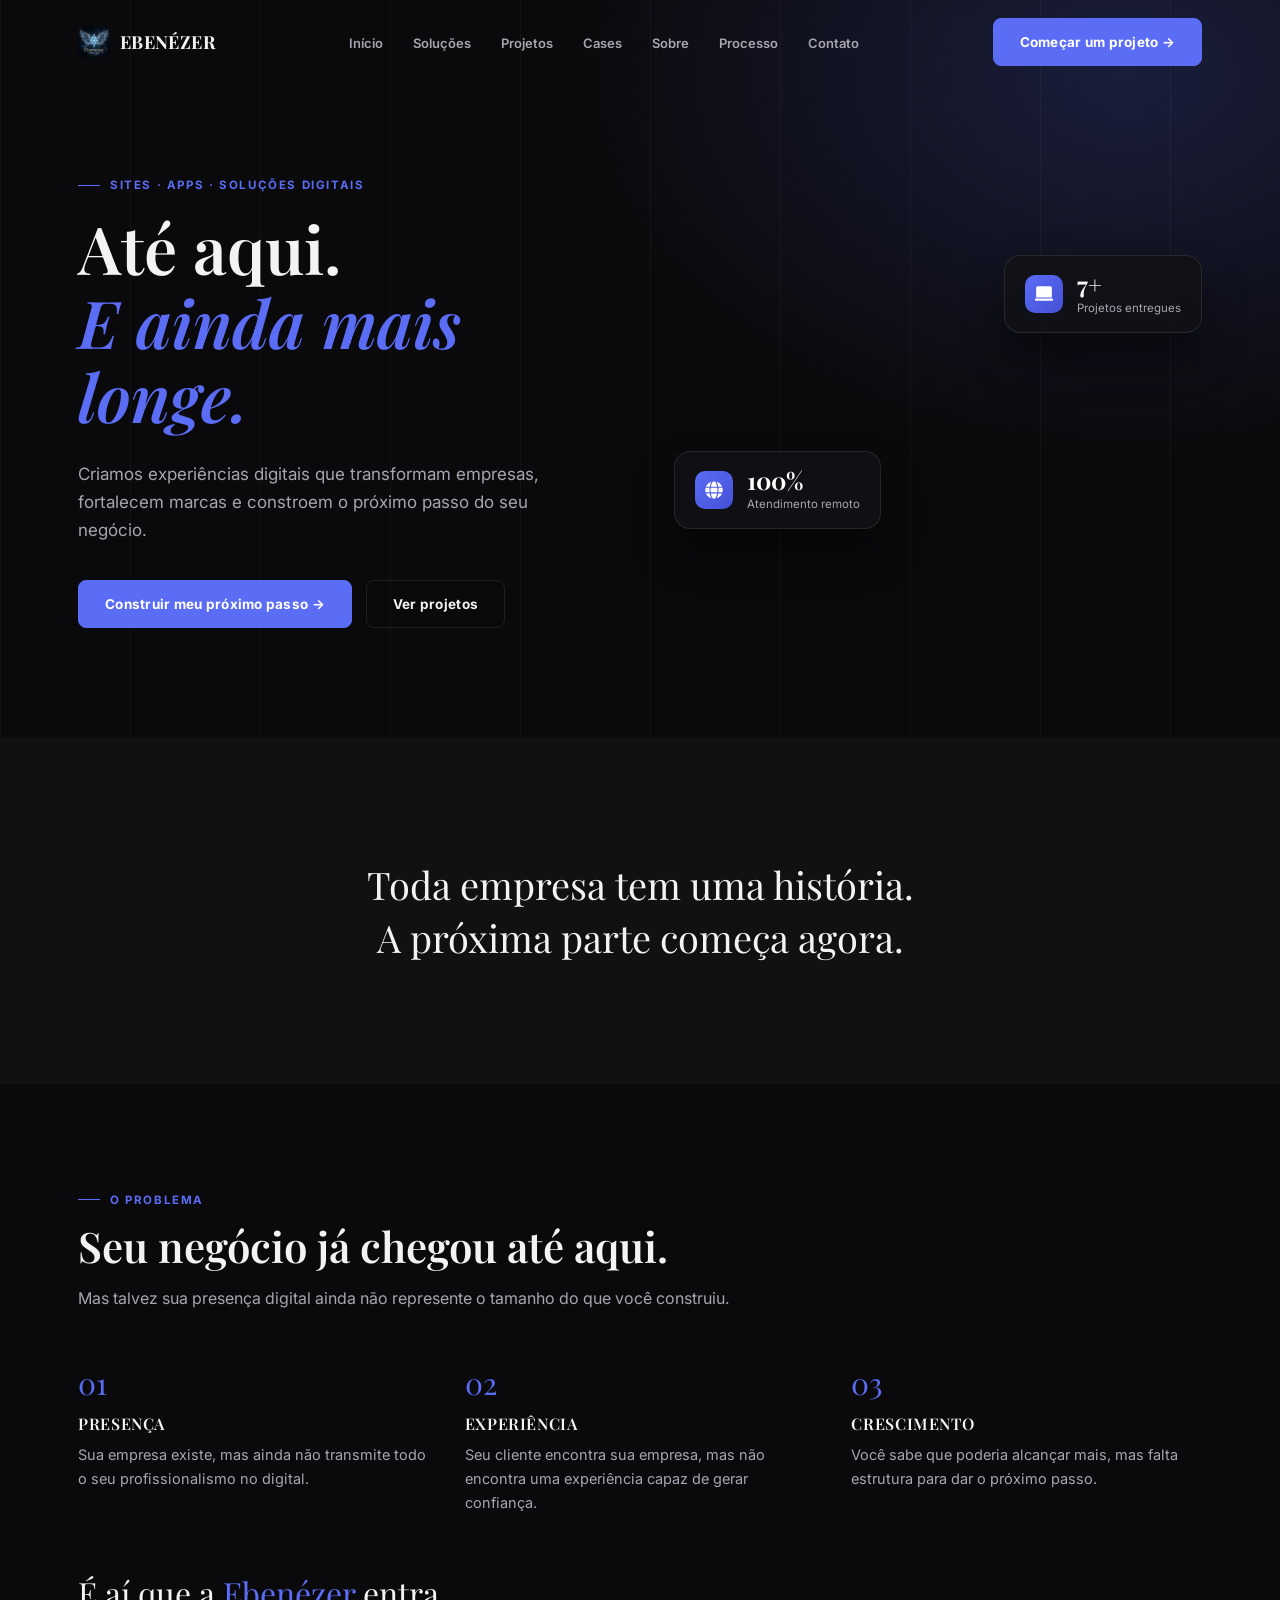
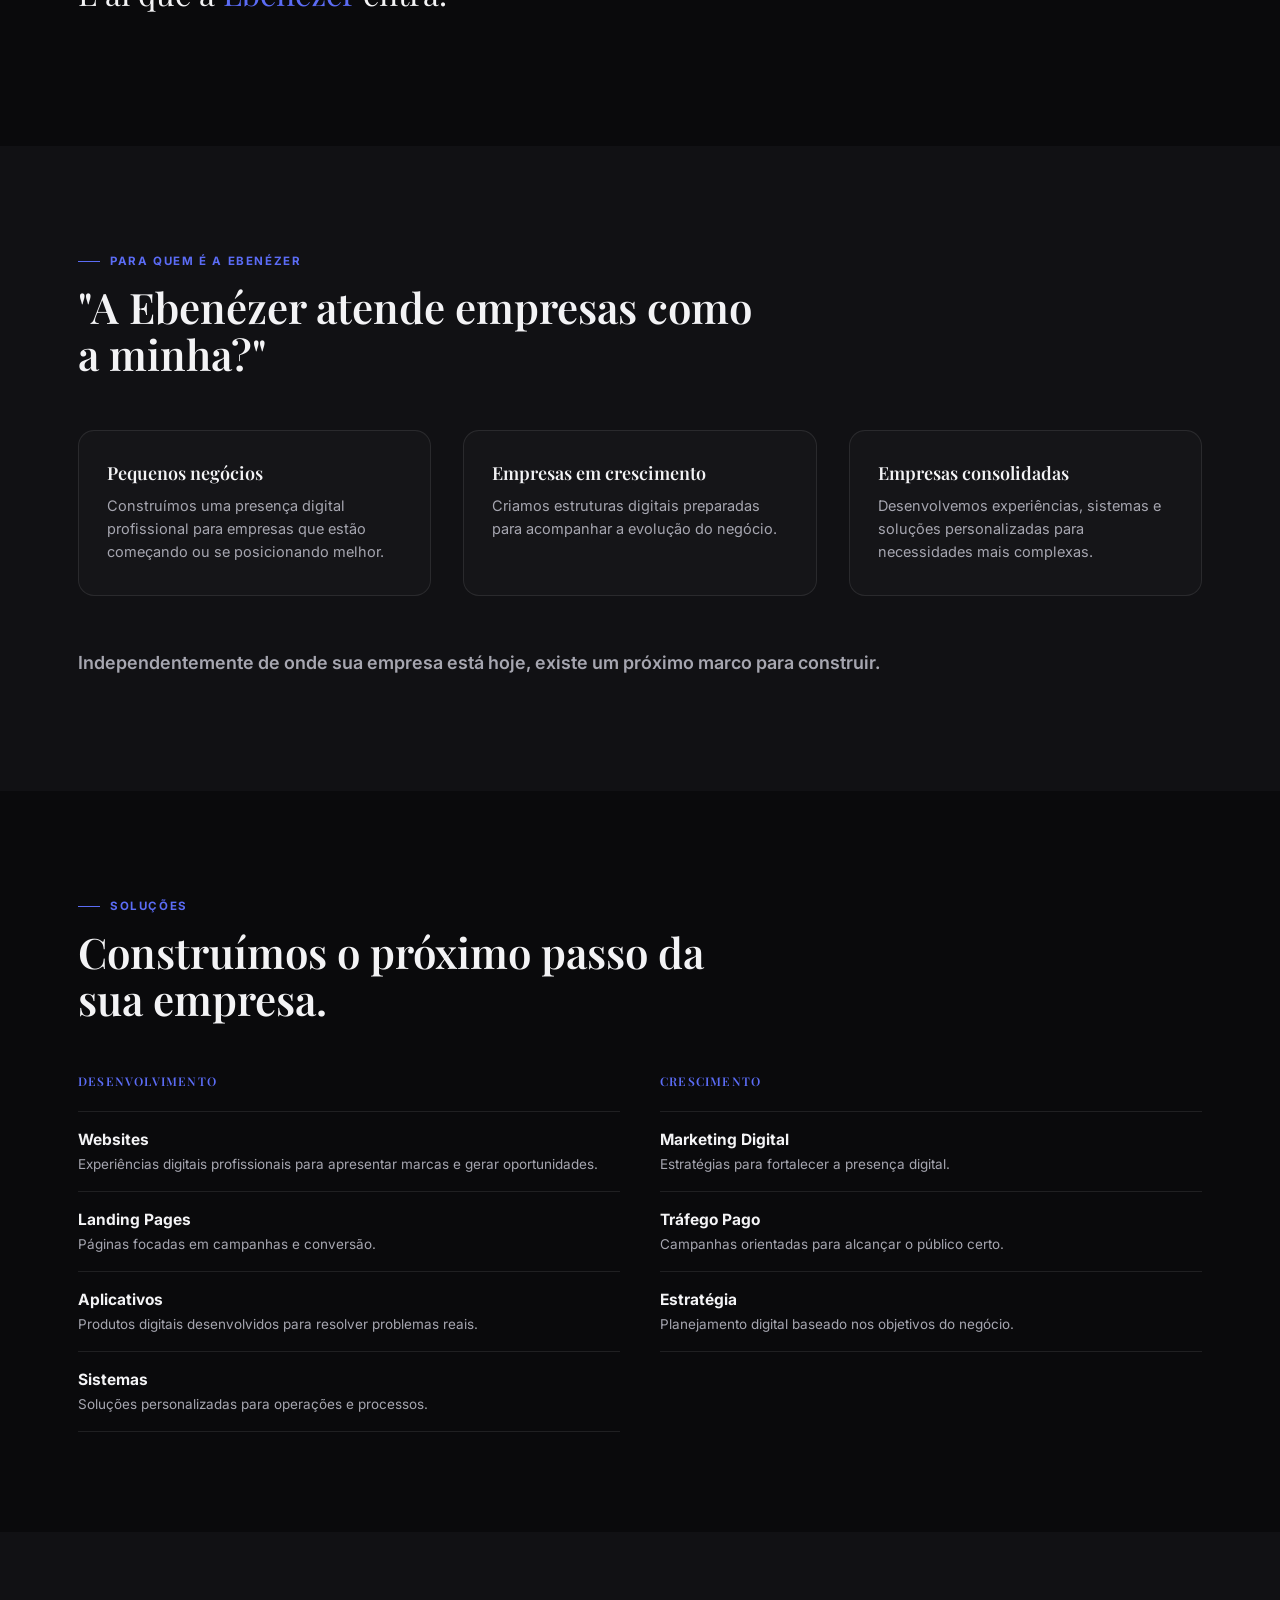
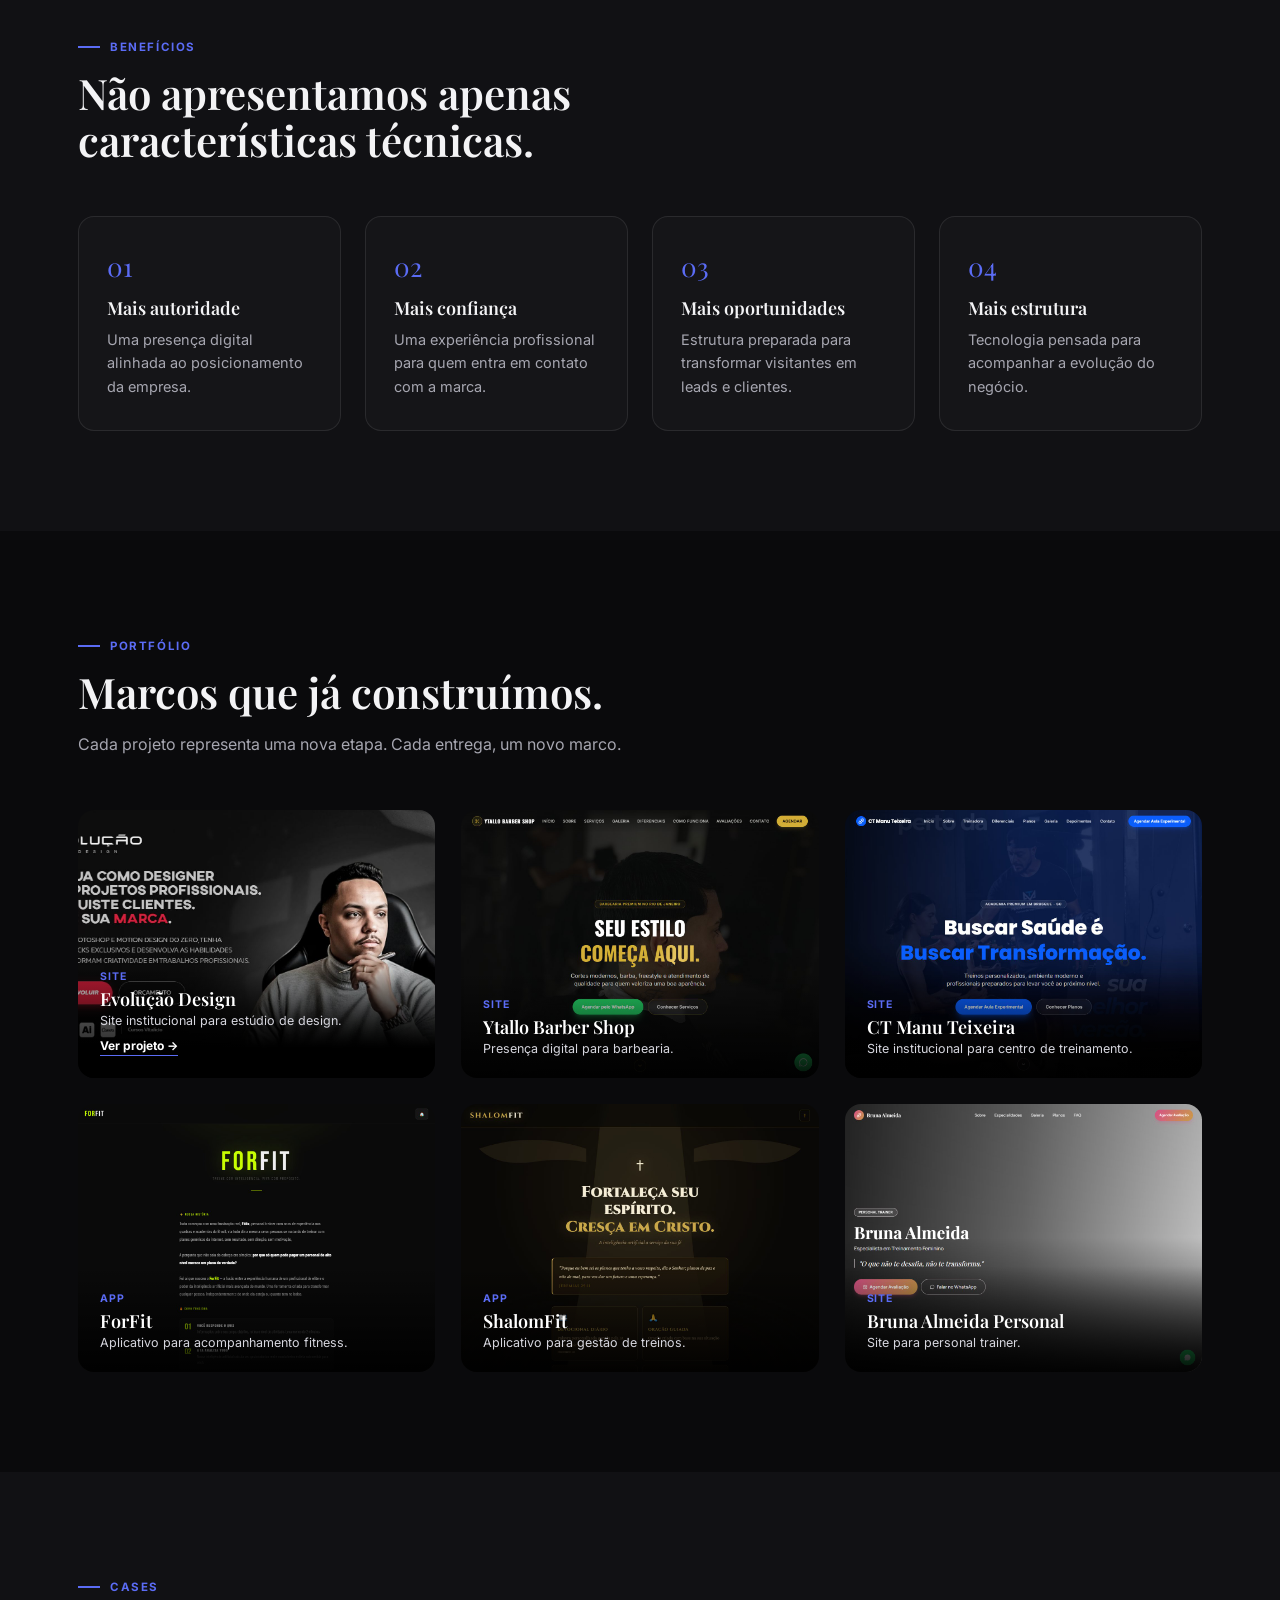
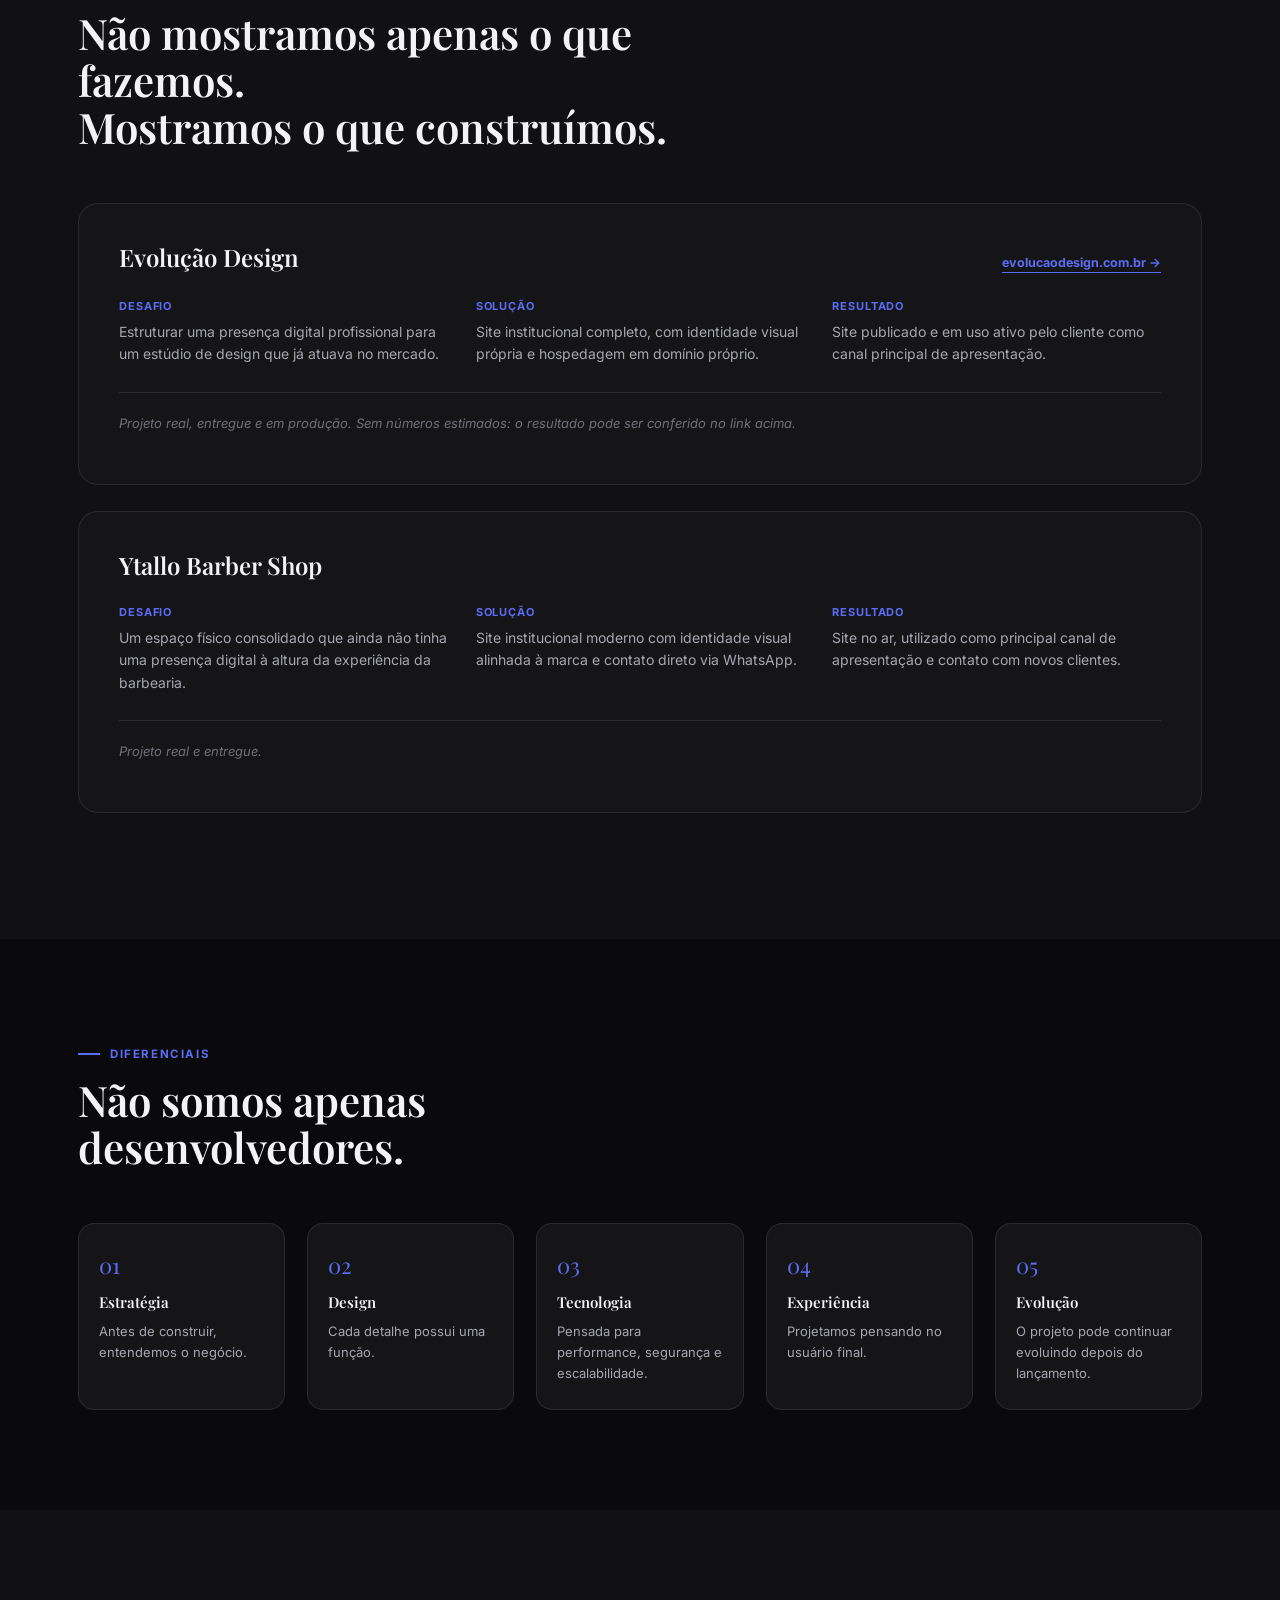
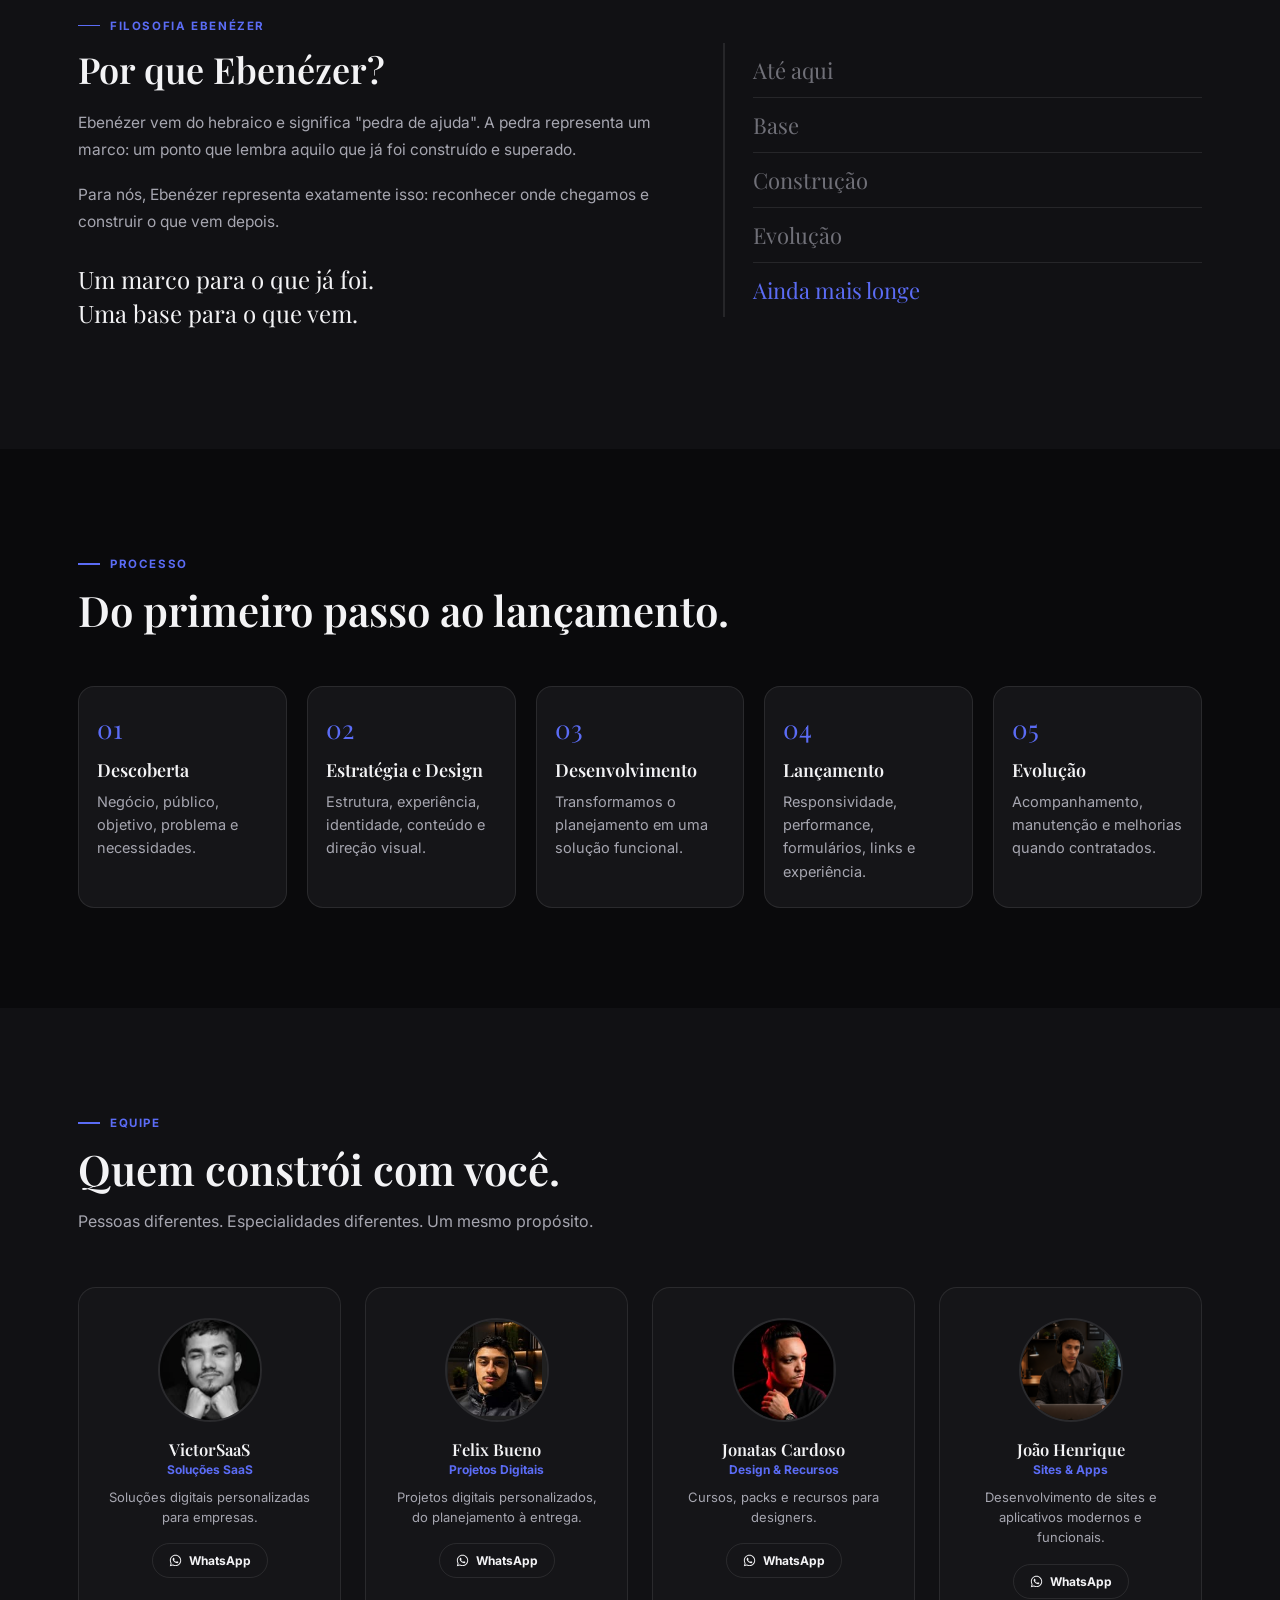
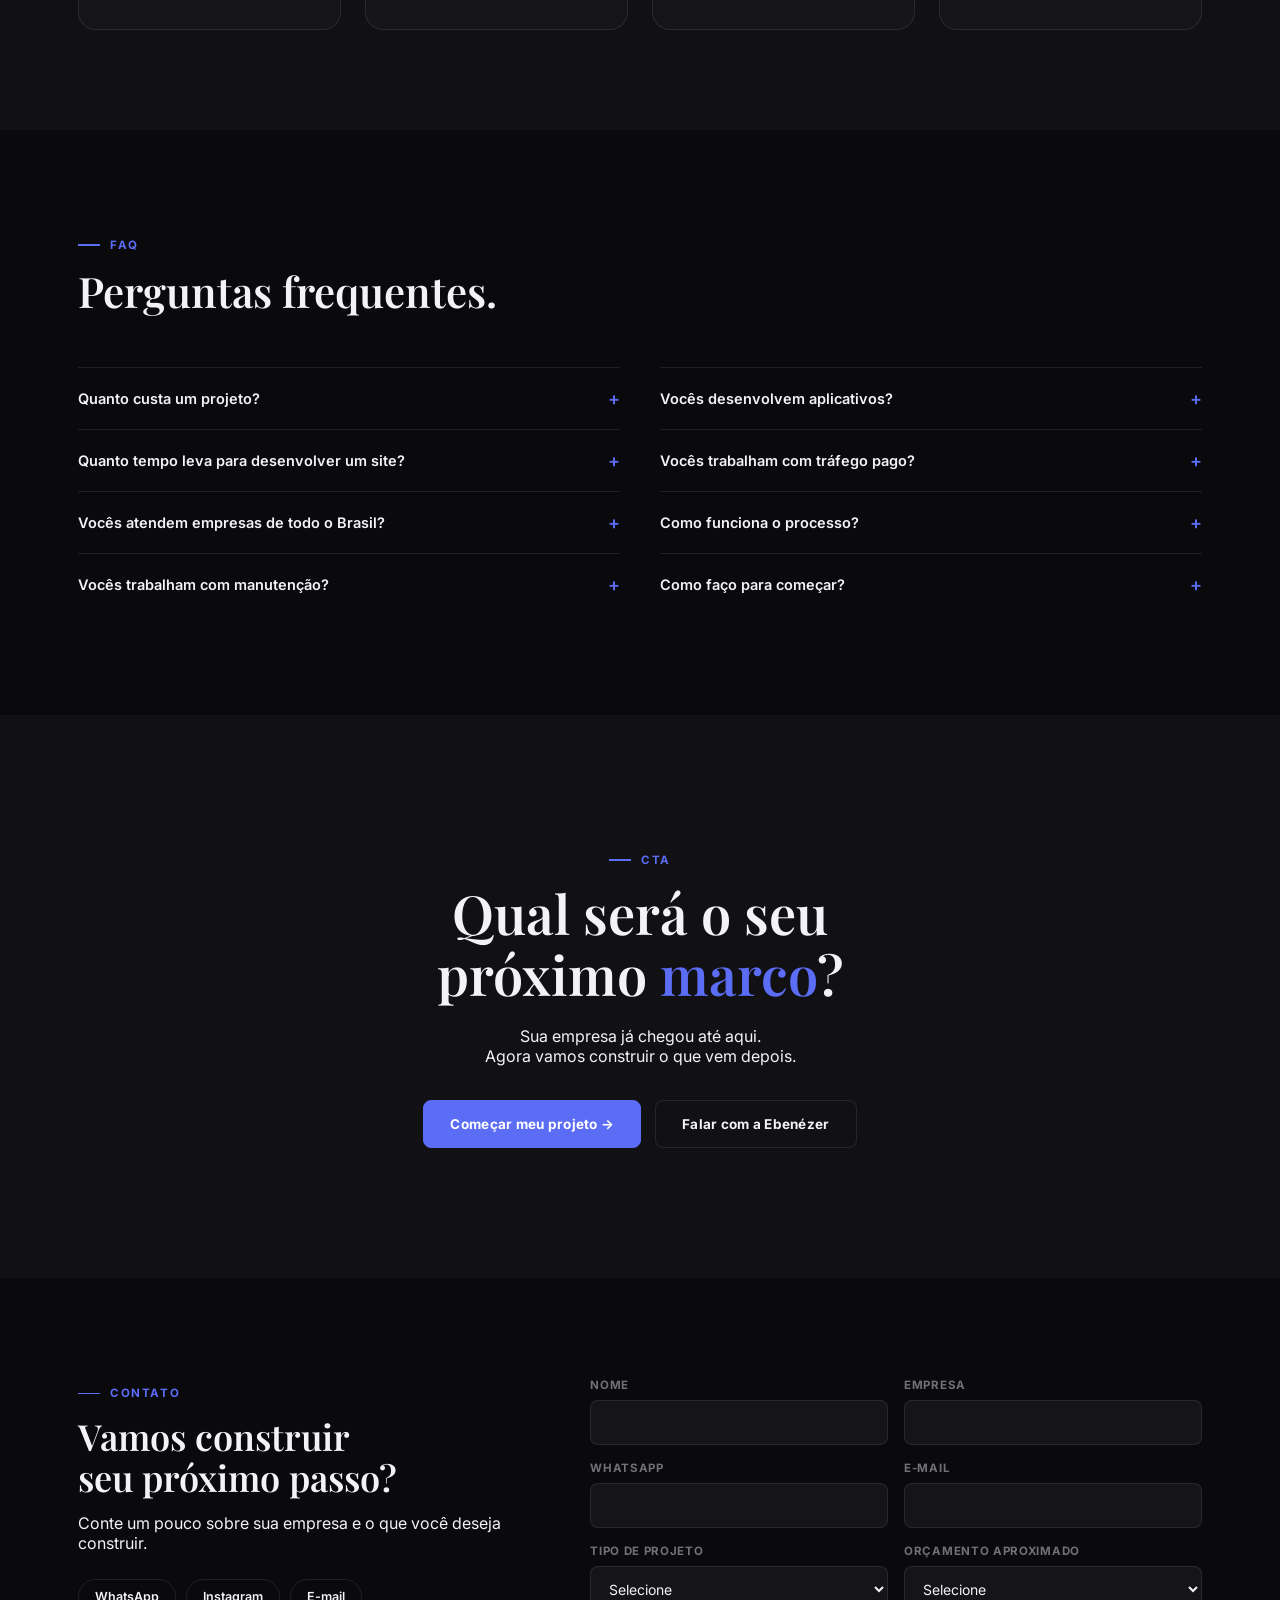
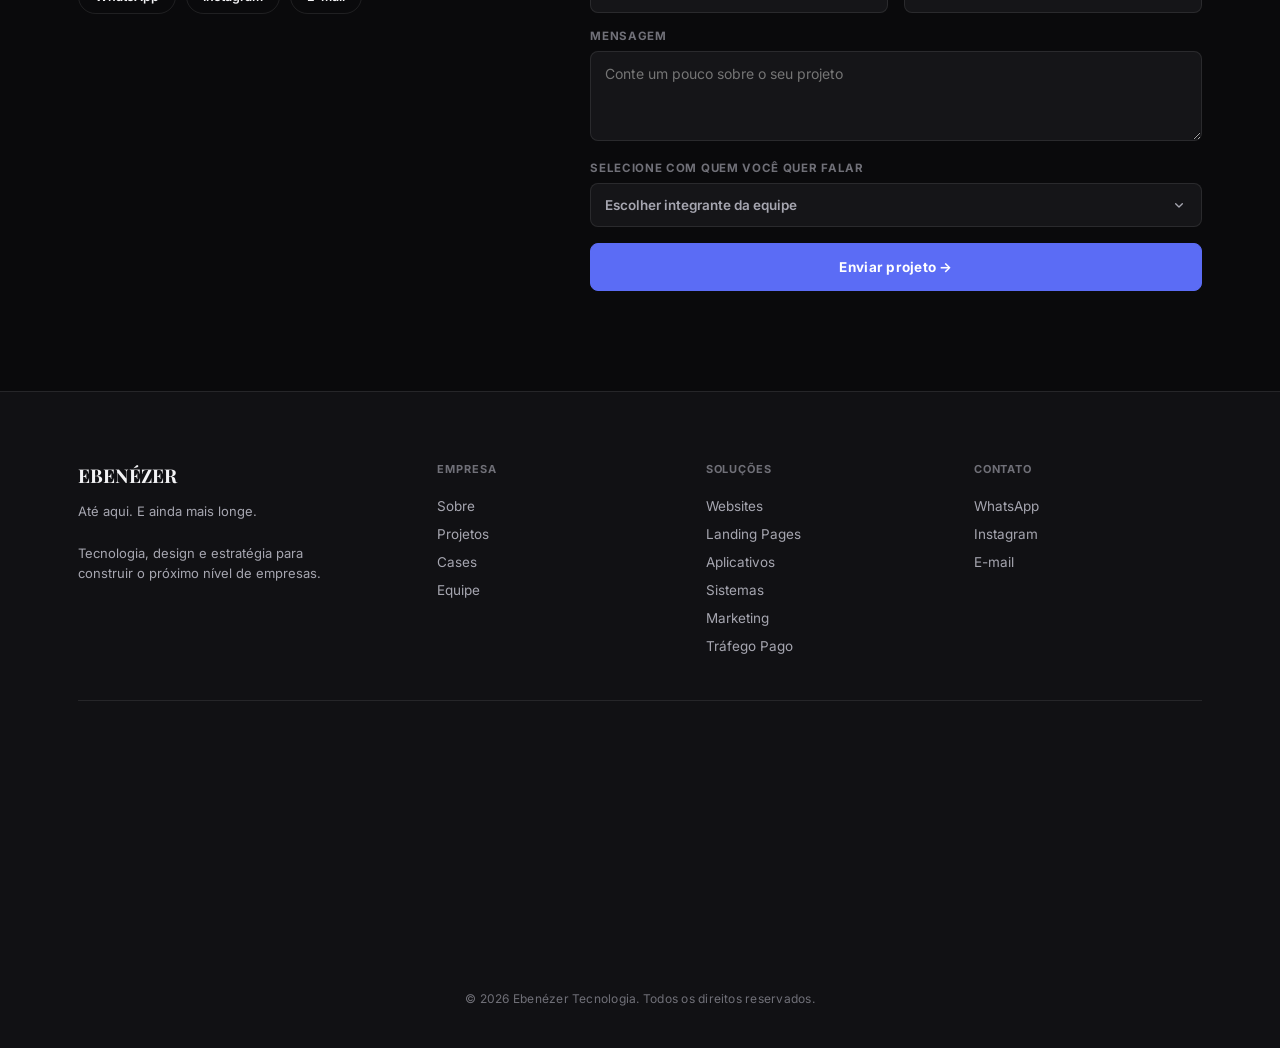
==== commit 7ba09354: "Remove fundo preto do video do notebook com mix-blend-mode:screen" ====
--- a/index.html
+++ b/index.html
@@ -102,7 +102,7 @@
 
 /* hero video (notebook animado) */
 .ebz-hero-video-wrap{position:relative;padding:40px 36px 60px;}
-.ebz-hero-video-wrap video{width:100%;display:block;filter:drop-shadow(0 40px 70px rgba(0,0,0,.55));}
+.ebz-hero-video-wrap video{width:100%;display:block;mix-blend-mode:screen;}
 .ebz-float-card{position:absolute;display:flex;align-items:center;gap:14px;background:rgba(18,18,22,.82);backdrop-filter:blur(12px);-webkit-backdrop-filter:blur(12px);border:1px solid var(--line);border-radius:16px;padding:16px 20px;box-shadow:0 24px 44px rgba(0,0,0,.45);}
 .ebz-float-icon{width:38px;height:38px;border-radius:10px;background:linear-gradient(135deg,var(--red),var(--red-dim));display:flex;align-items:center;justify-content:center;flex-shrink:0;}
 .ebz-float-icon svg{width:18px;height:18px;fill:#fff;}
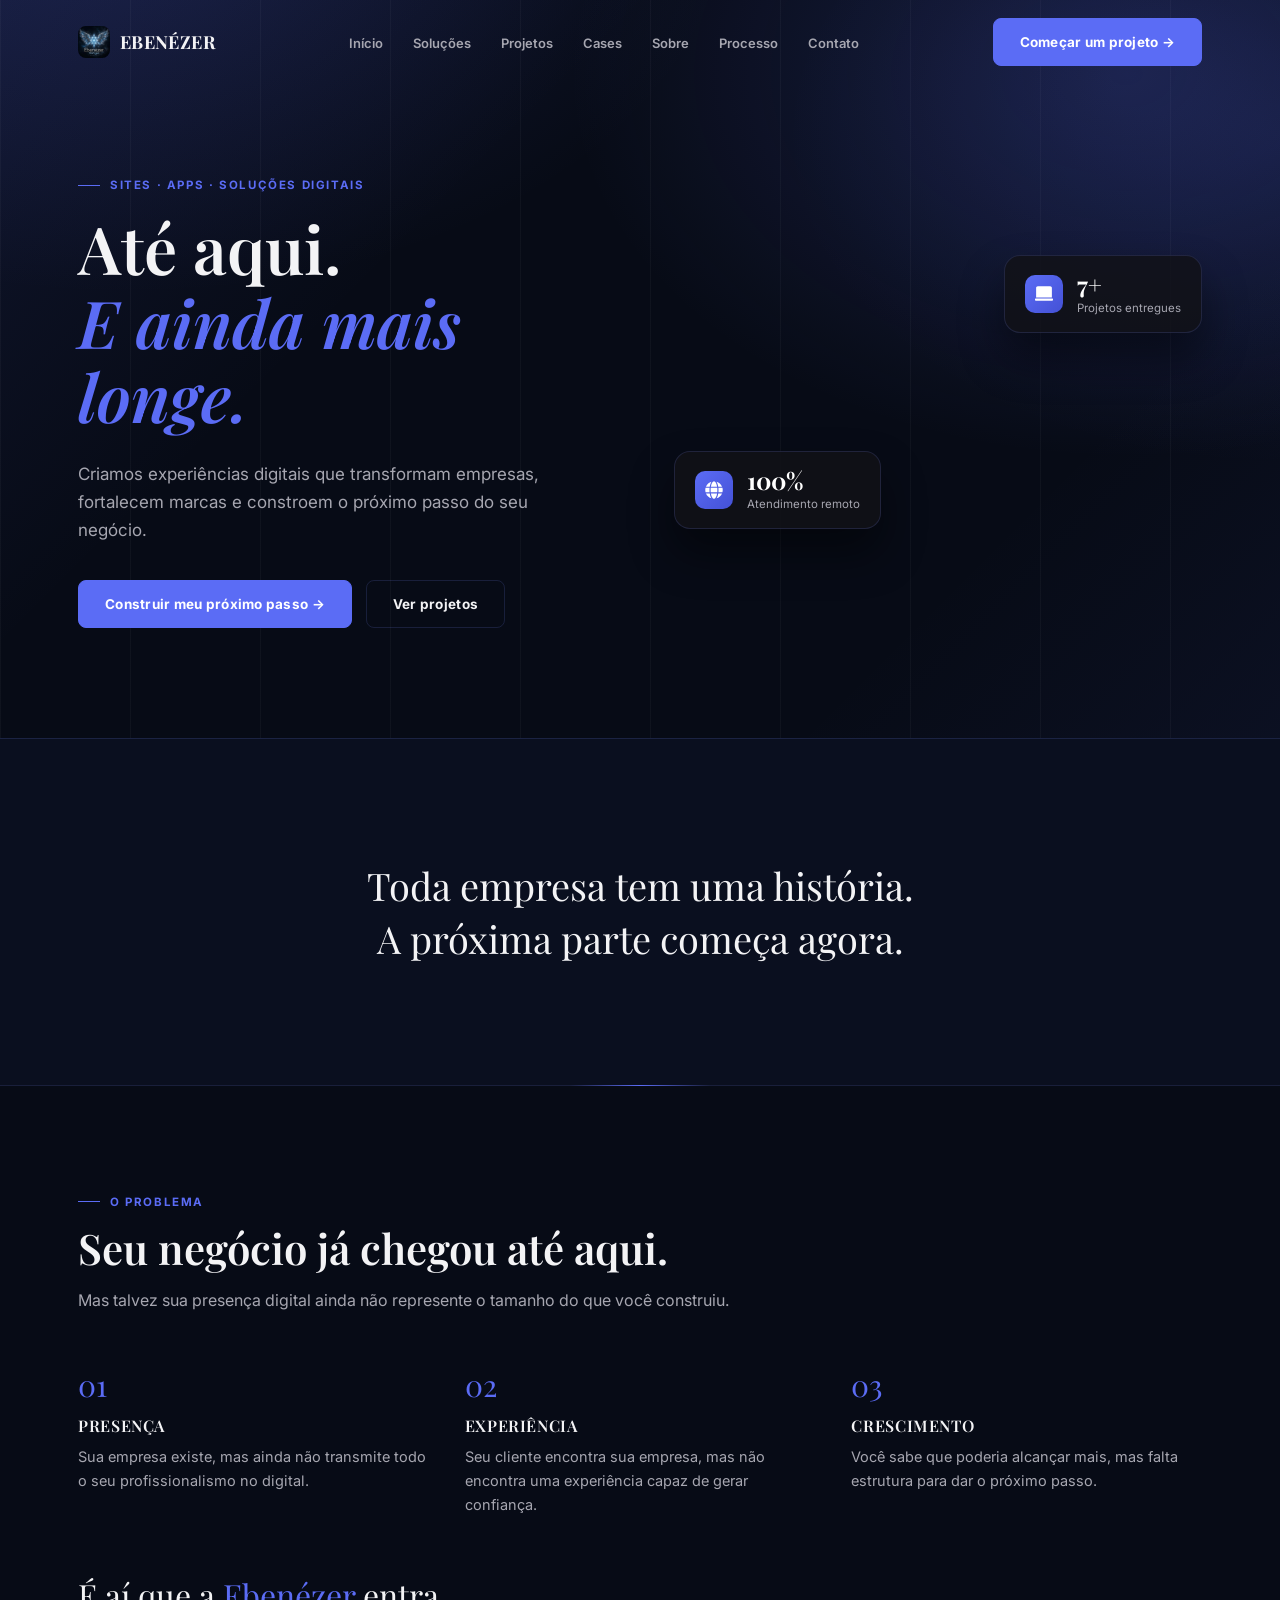
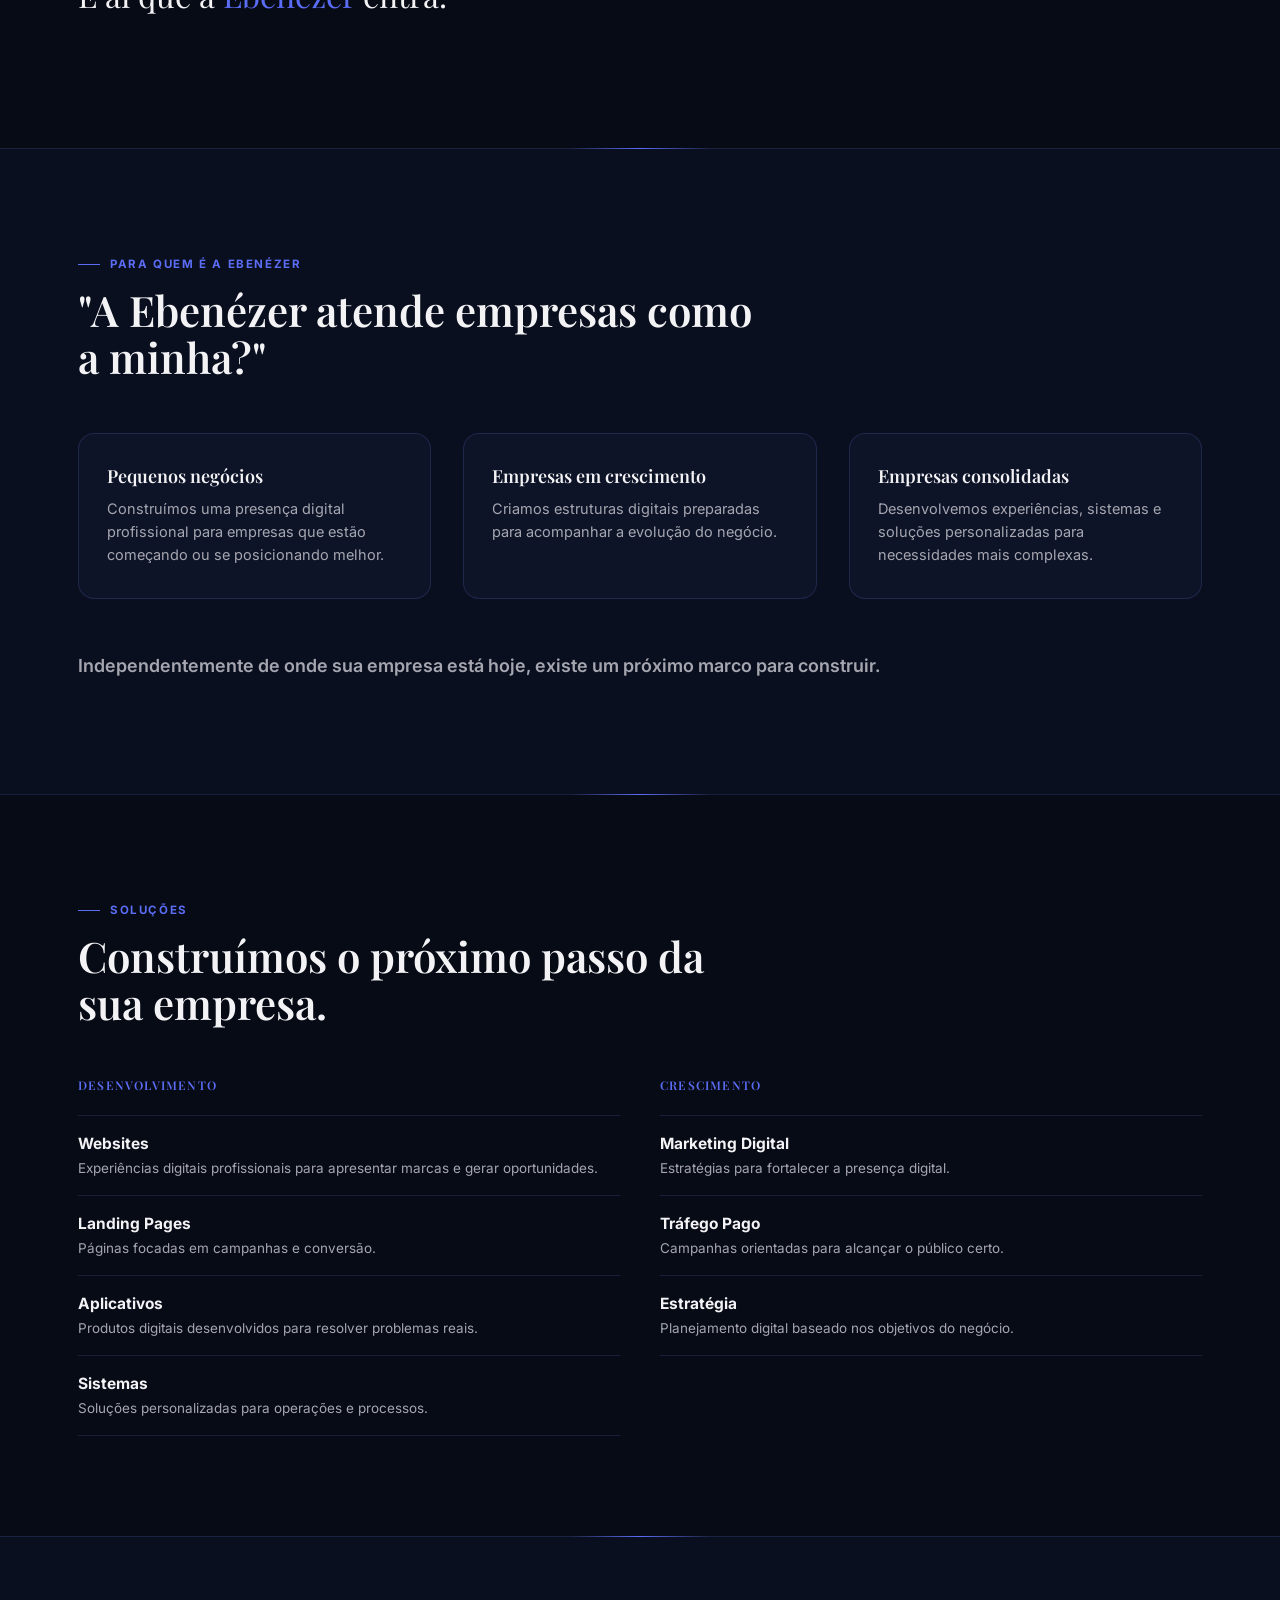
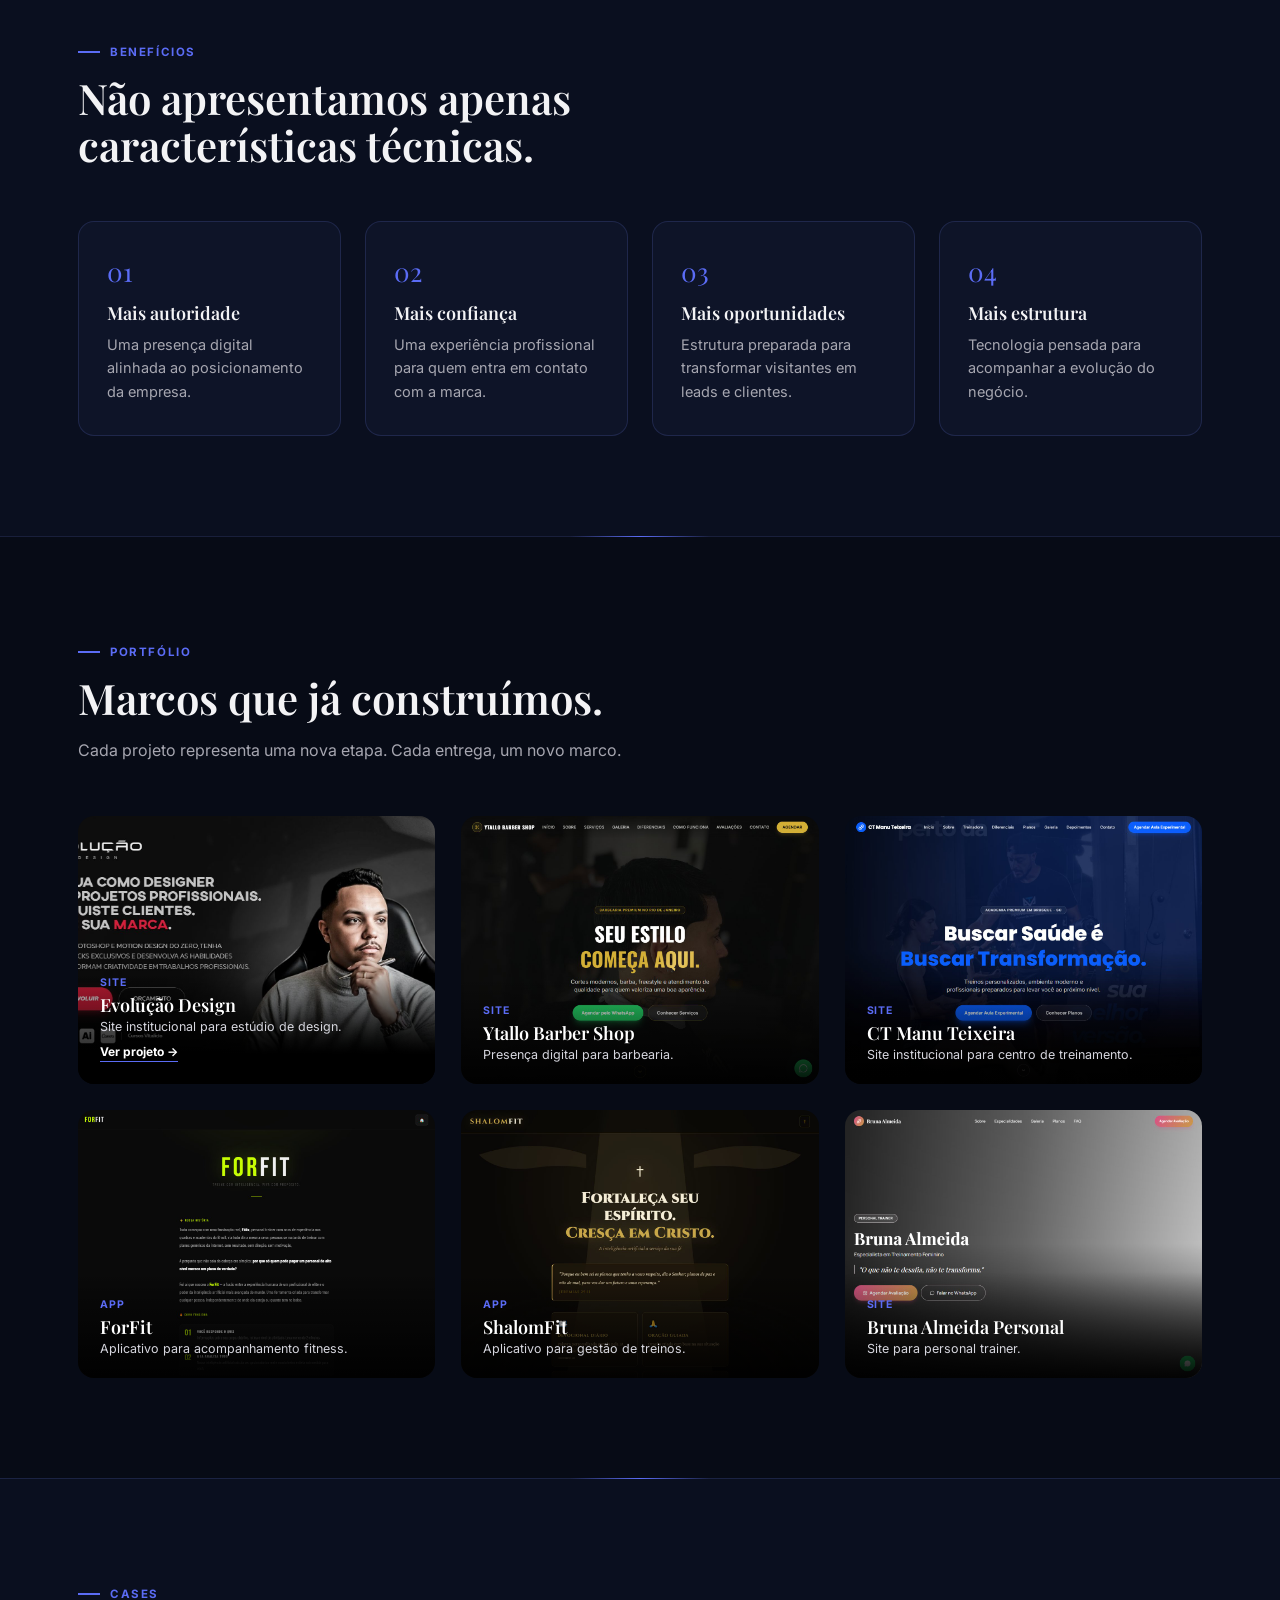
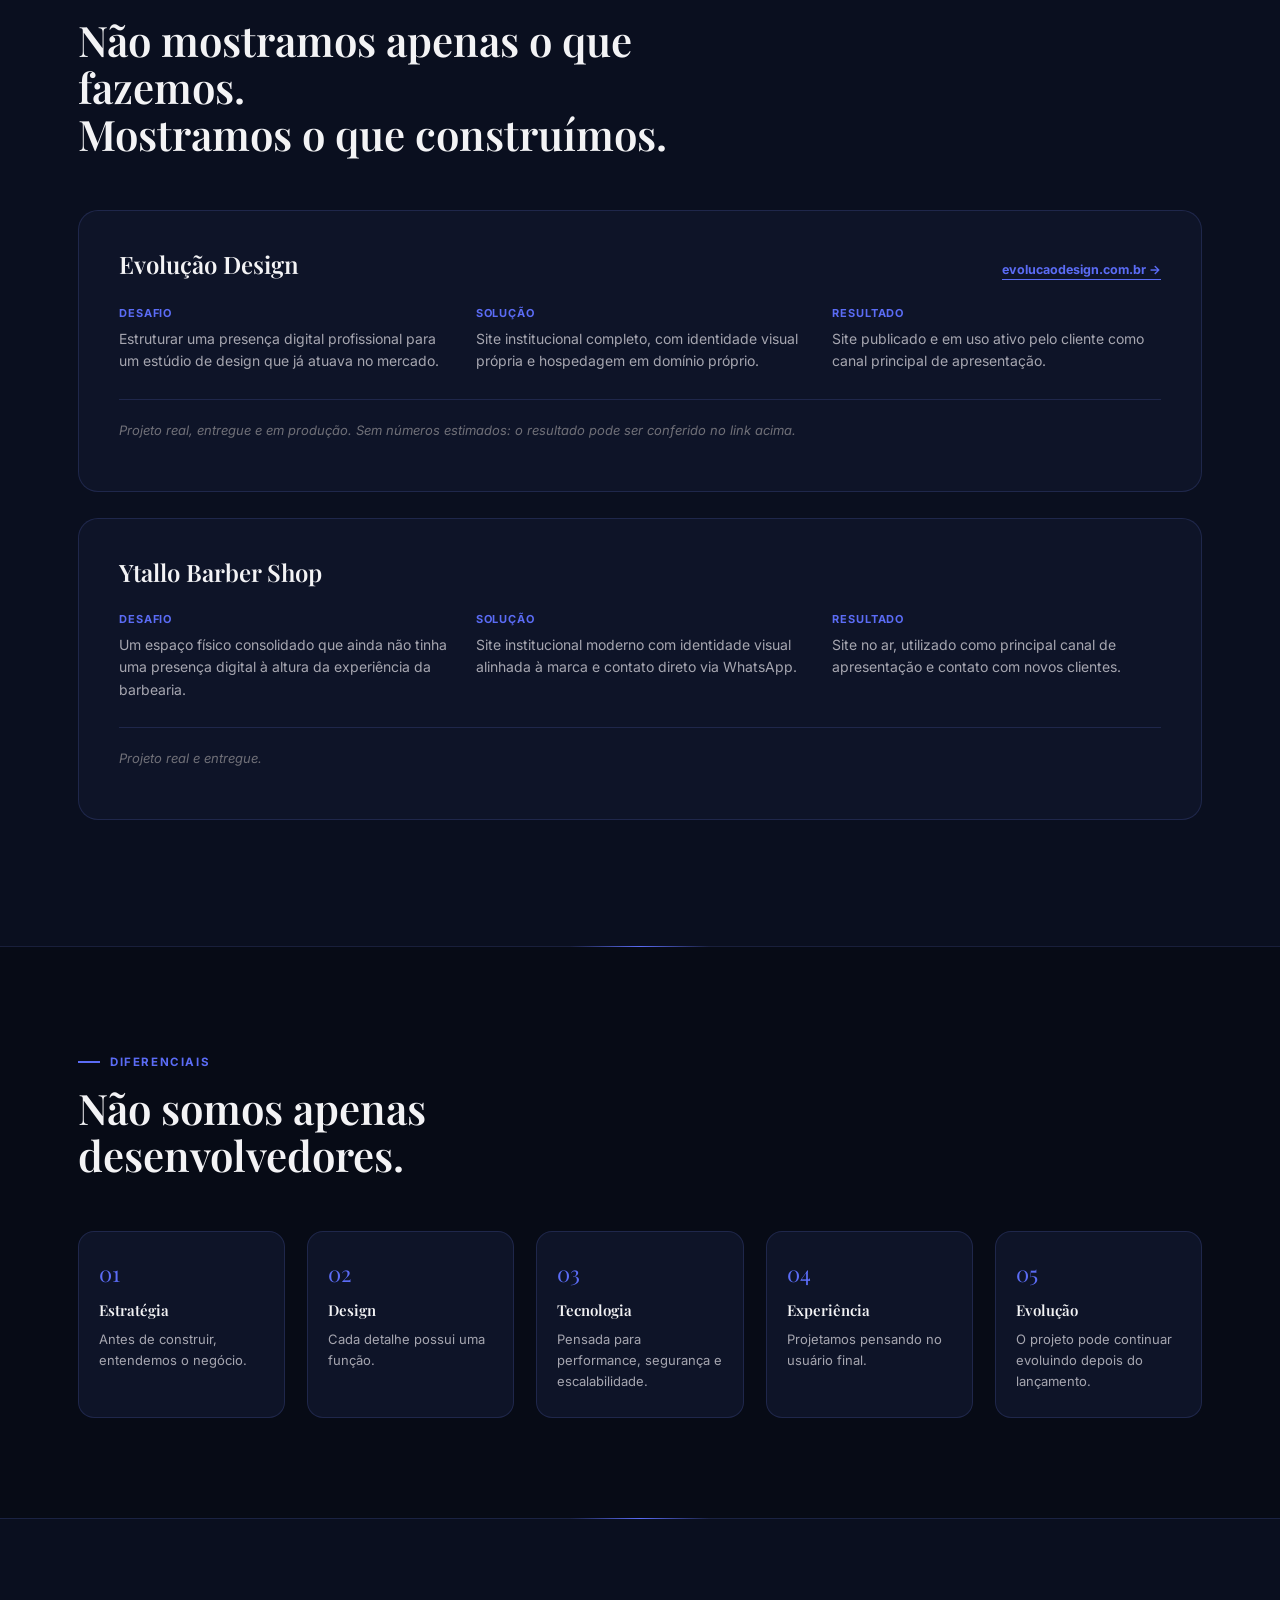
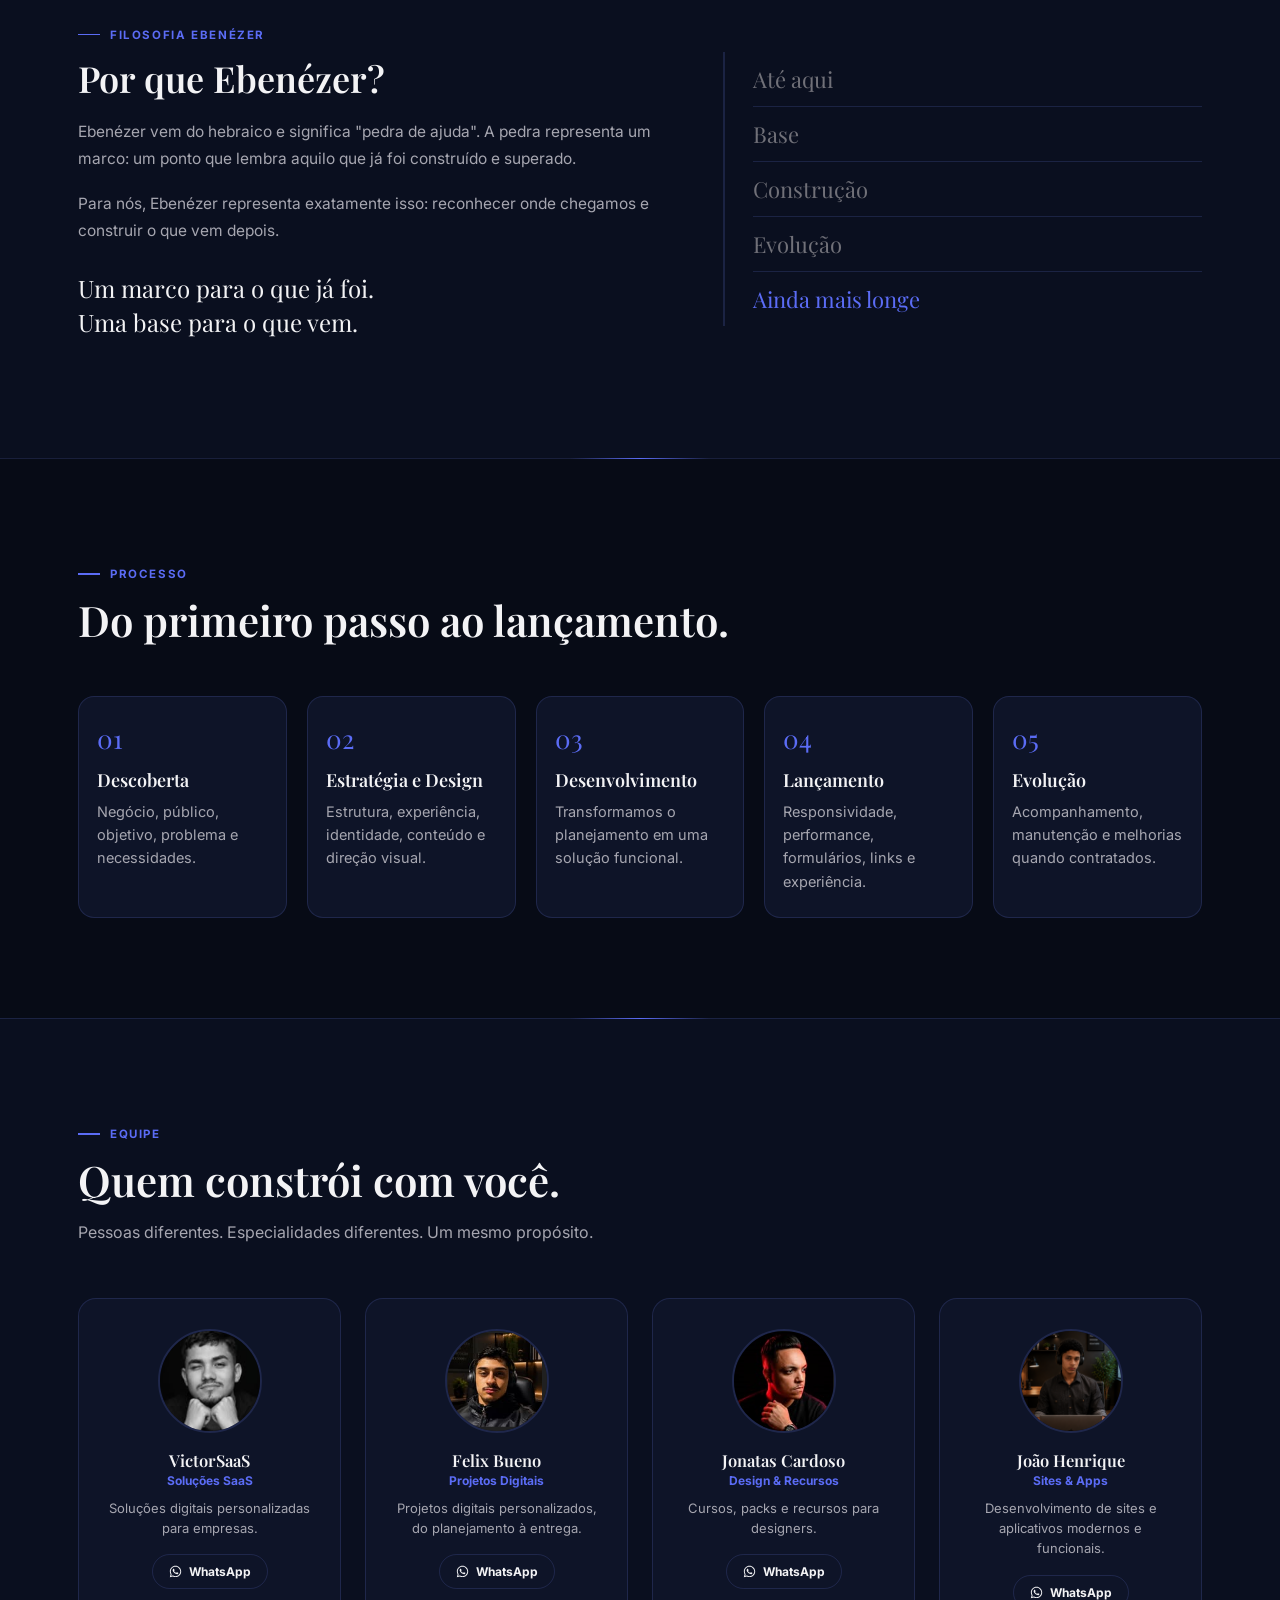
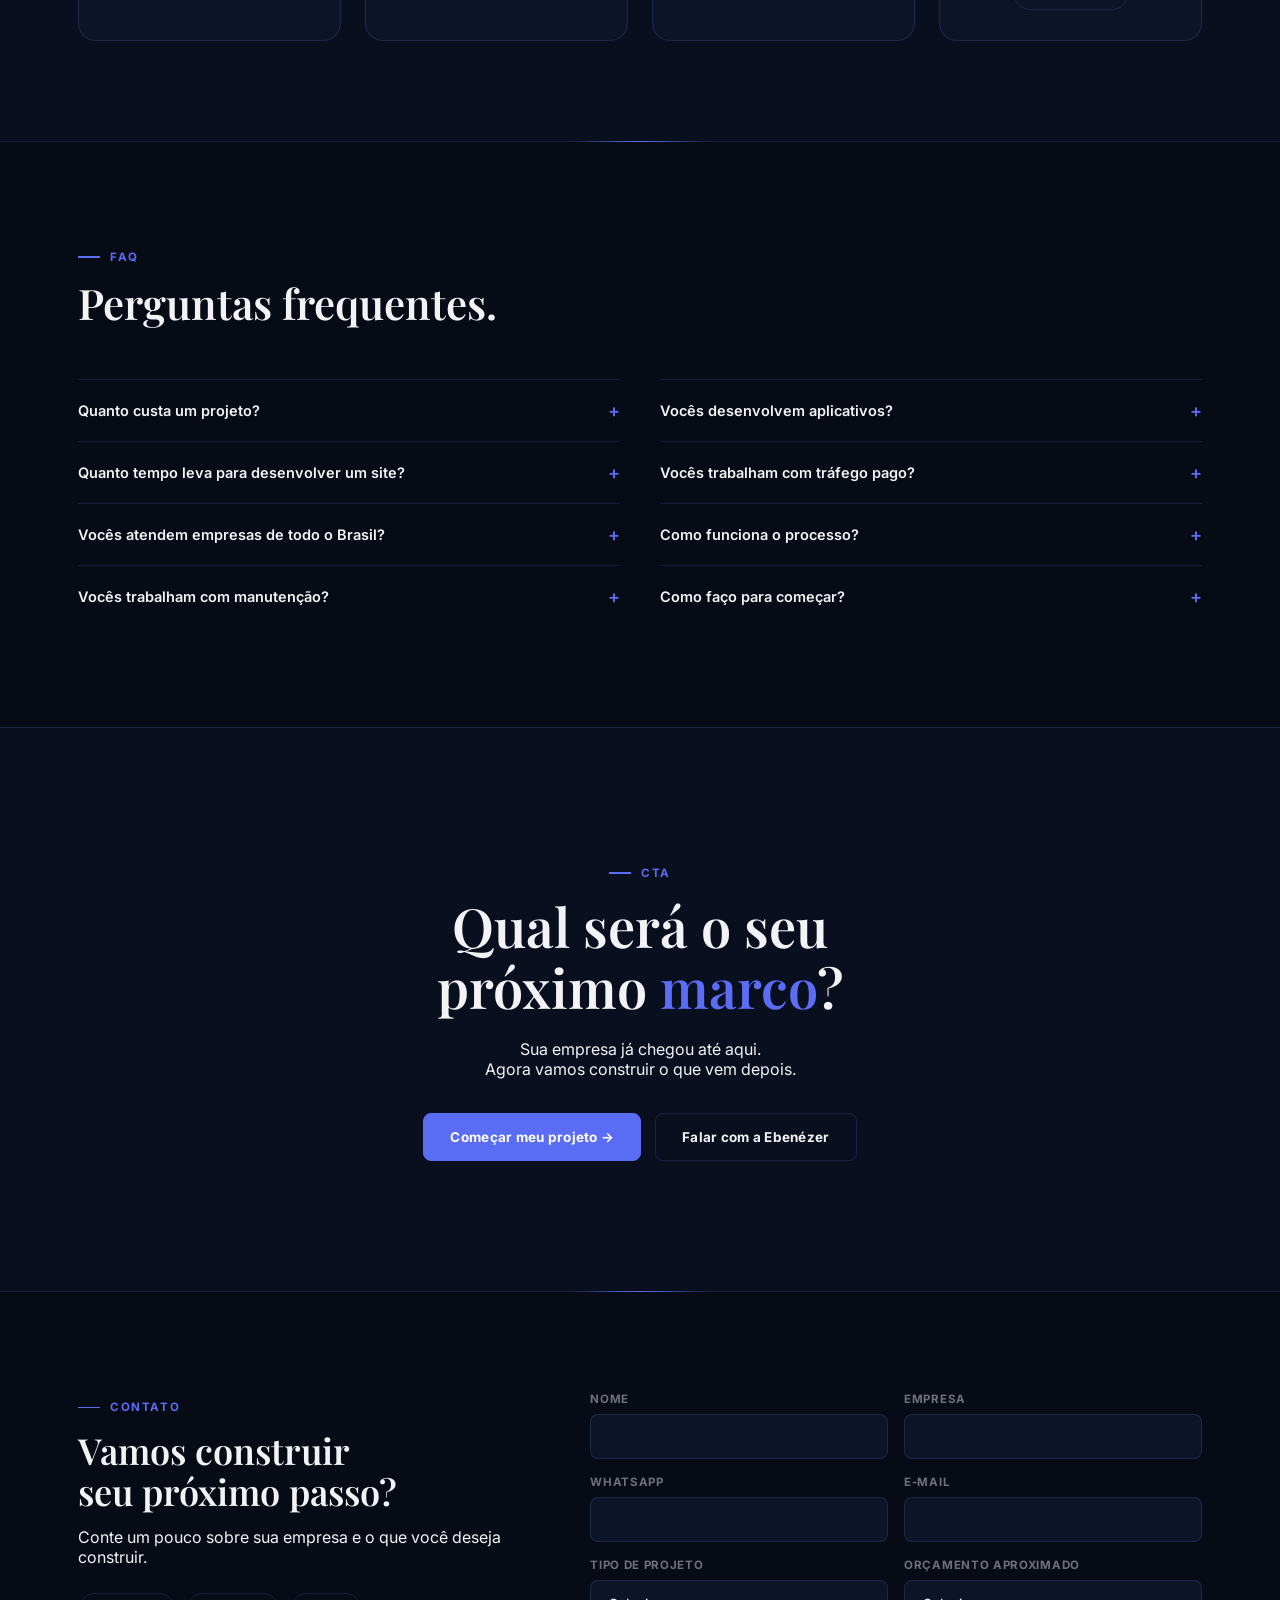
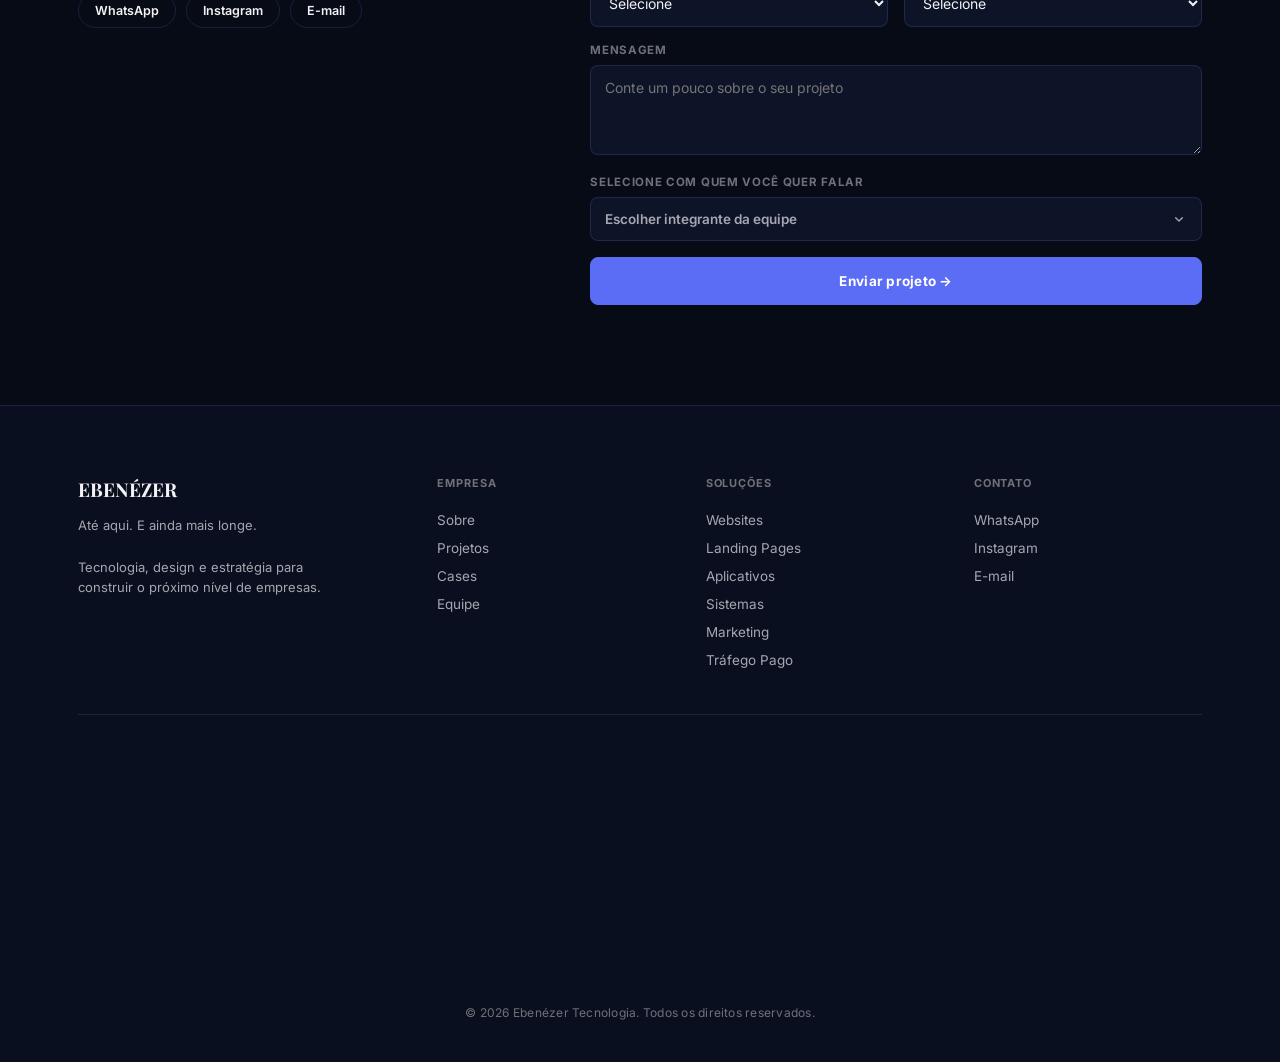
==== commit fcea94cf: "Troca fundo do site por azul metalico profundo com bordas definidas Substitui a paleta neutra quase-" ====
--- a/index.html
+++ b/index.html
@@ -21,12 +21,12 @@
 <link href="https://fonts.googleapis.com/css2?family=Playfair+Display:ital,wght@0,500;0,600;0,700;1,500&family=Inter:wght@400;500;600;700;800&display=swap" rel="stylesheet">
 <style>
 :root{
-	--bg:#0a0a0c;
-	--bg-alt:#111114;
-	--bg-panel:#151518;
+	--bg:#070b16;
+	--bg-alt:#0a0f1f;
+	--bg-panel:#0e1428;
 	--bg-light:#eeeeec;
 	--bg-light-panel:#e3e2df;
-	--line:rgba(255,255,255,.09);
+	--line:rgba(120,140,255,.16);
 	--line-light:rgba(0,0,0,.1);
 	--text:#f3f3f5;
 	--text-dim:#a6a6b0;
@@ -41,7 +41,15 @@
 }
 *{box-sizing:border-box;}
 html{scroll-behavior:smooth;}
-body{margin:0;background:var(--bg);color:var(--text);font-family:var(--sans);-webkit-font-smoothing:antialiased;overflow-x:hidden;}
+body{
+	margin:0;color:var(--text);font-family:var(--sans);-webkit-font-smoothing:antialiased;overflow-x:hidden;
+	background-color:var(--bg);
+	background-image:
+		linear-gradient(135deg,rgba(91,108,245,.10) 0%,transparent 30%,transparent 70%,rgba(91,108,245,.07) 100%),
+		radial-gradient(ellipse 1100px 700px at 10% -10%,rgba(91,108,245,.16),transparent 55%),
+		radial-gradient(ellipse 900px 600px at 100% 15%,rgba(80,100,240,.12),transparent 55%);
+	background-attachment:fixed;
+}
 img{max-width:100%;display:block;}
 a{color:inherit;text-decoration:none;}
 button{font-family:inherit;cursor:pointer;}
@@ -50,6 +58,8 @@
 .ebz-eyebrow::before{content:'';width:22px;height:1.5px;background:var(--red);}
 h1,h2,h3,h4{font-family:var(--serif);font-weight:600;margin:0;line-height:1.12;}
 .ebz-section{padding:100px 0;position:relative;}
+.ebz-section,.ebz-impact,.ebz-cta-final{border-top:1px solid var(--line);}
+.ebz-section::before,.ebz-impact::before,.ebz-cta-final::before{content:'';position:absolute;top:-1px;left:50%;transform:translateX(-50%);width:140px;height:1px;background:linear-gradient(90deg,transparent,var(--red),transparent);}
 .ebz-section--tight{padding:70px 0;}
 .ebz-section--panel{background:var(--bg-alt);}
 .ebz-section--light{background:var(--bg-light);color:var(--ink);}
@@ -73,7 +83,7 @@
 
 /* header */
 #ebz-header{position:fixed;top:0;left:0;right:0;z-index:100;padding:18px 0;transition:background .3s,border-color .3s,padding .3s;border-bottom:1px solid transparent;}
-#ebz-header.ebz-scrolled{background:rgba(10,10,12,.86);backdrop-filter:blur(14px);-webkit-backdrop-filter:blur(14px);border-color:var(--line);padding:13px 0;}
+#ebz-header.ebz-scrolled{background:rgba(7,11,22,.86);backdrop-filter:blur(14px);-webkit-backdrop-filter:blur(14px);border-color:var(--line);padding:13px 0;}
 .ebz-nav{display:flex;align-items:center;justify-content:space-between;gap:24px;}
 .ebz-logo{display:flex;align-items:center;gap:10px;font-family:var(--serif);font-weight:700;font-size:18px;letter-spacing:.02em;}
 .ebz-logo img{width:32px;height:32px;border-radius:8px;object-fit:cover;}
@@ -83,7 +93,7 @@
 .ebz-nav-cta{display:flex;align-items:center;gap:16px;}
 .ebz-burger{display:none;flex-direction:column;gap:5px;background:none;border:none;padding:6px;}
 .ebz-burger span{width:22px;height:2px;background:#fff;border-radius:2px;}
-.ebz-mobile-menu{display:none;position:fixed;inset:0;background:rgba(8,8,10,.98);z-index:99;padding:100px 28px 40px;flex-direction:column;gap:26px;}
+.ebz-mobile-menu{display:none;position:fixed;inset:0;background:rgba(6,9,18,.98);z-index:99;padding:100px 28px 40px;flex-direction:column;gap:26px;}
 .ebz-mobile-menu.ebz-open{display:flex;}
 .ebz-mobile-menu a{font-family:var(--serif);font-size:26px;font-weight:600;}
 .ebz-mobile-menu .ebz-btn{align-self:flex-start;margin-top:10px;}
@@ -102,7 +112,7 @@
 
 /* hero video (notebook animado) */
 .ebz-hero-video-wrap{position:relative;padding:40px 36px 60px;}
-.ebz-hero-video-wrap video{width:100%;display:block;mix-blend-mode:screen;}
+.ebz-hero-video-wrap video{width:100%;display:block;mix-blend-mode:screen;-webkit-mask-image:radial-gradient(ellipse 58% 58% at 50% 46%,#000 45%,transparent 78%);mask-image:radial-gradient(ellipse 58% 58% at 50% 46%,#000 45%,transparent 78%);}
 .ebz-float-card{position:absolute;display:flex;align-items:center;gap:14px;background:rgba(18,18,22,.82);backdrop-filter:blur(12px);-webkit-backdrop-filter:blur(12px);border:1px solid var(--line);border-radius:16px;padding:16px 20px;box-shadow:0 24px 44px rgba(0,0,0,.45);}
 .ebz-float-icon{width:38px;height:38px;border-radius:10px;background:linear-gradient(135deg,var(--red),var(--red-dim));display:flex;align-items:center;justify-content:center;flex-shrink:0;}
 .ebz-float-icon svg{width:18px;height:18px;fill:#fff;}
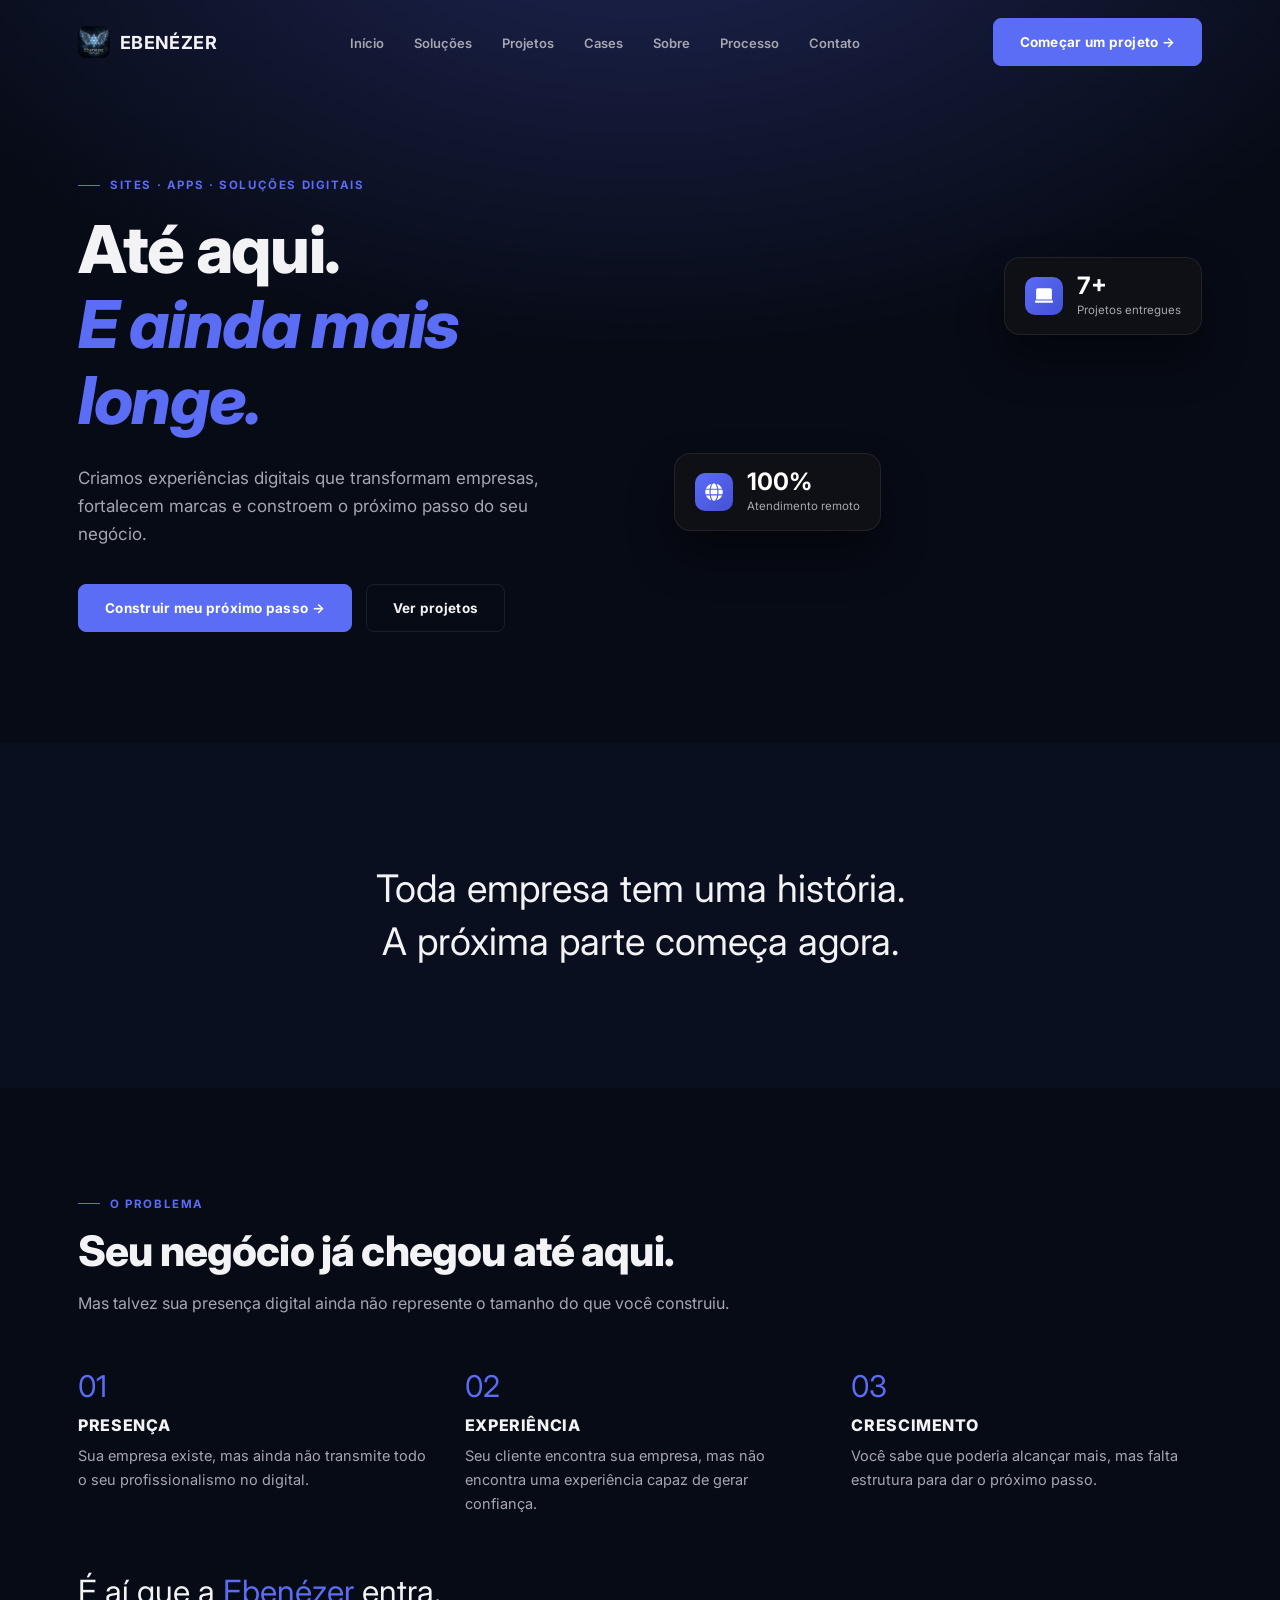
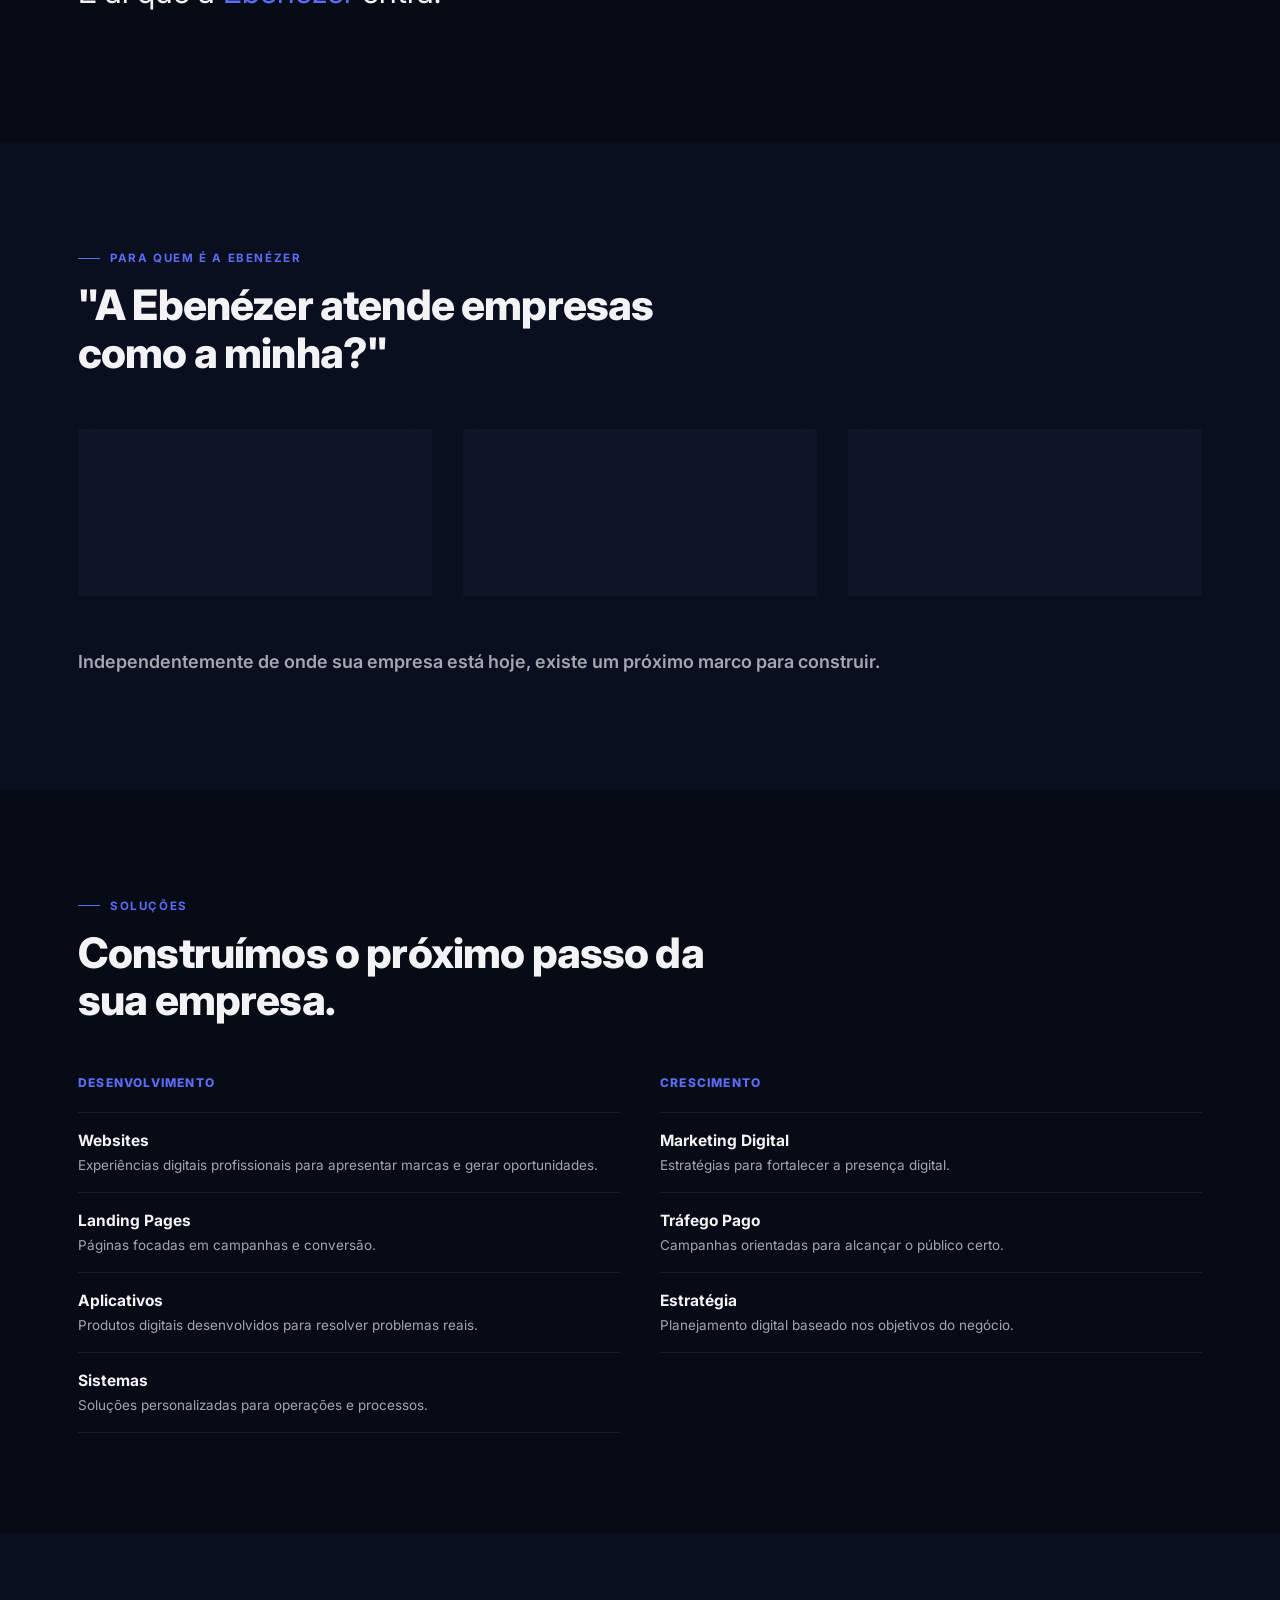
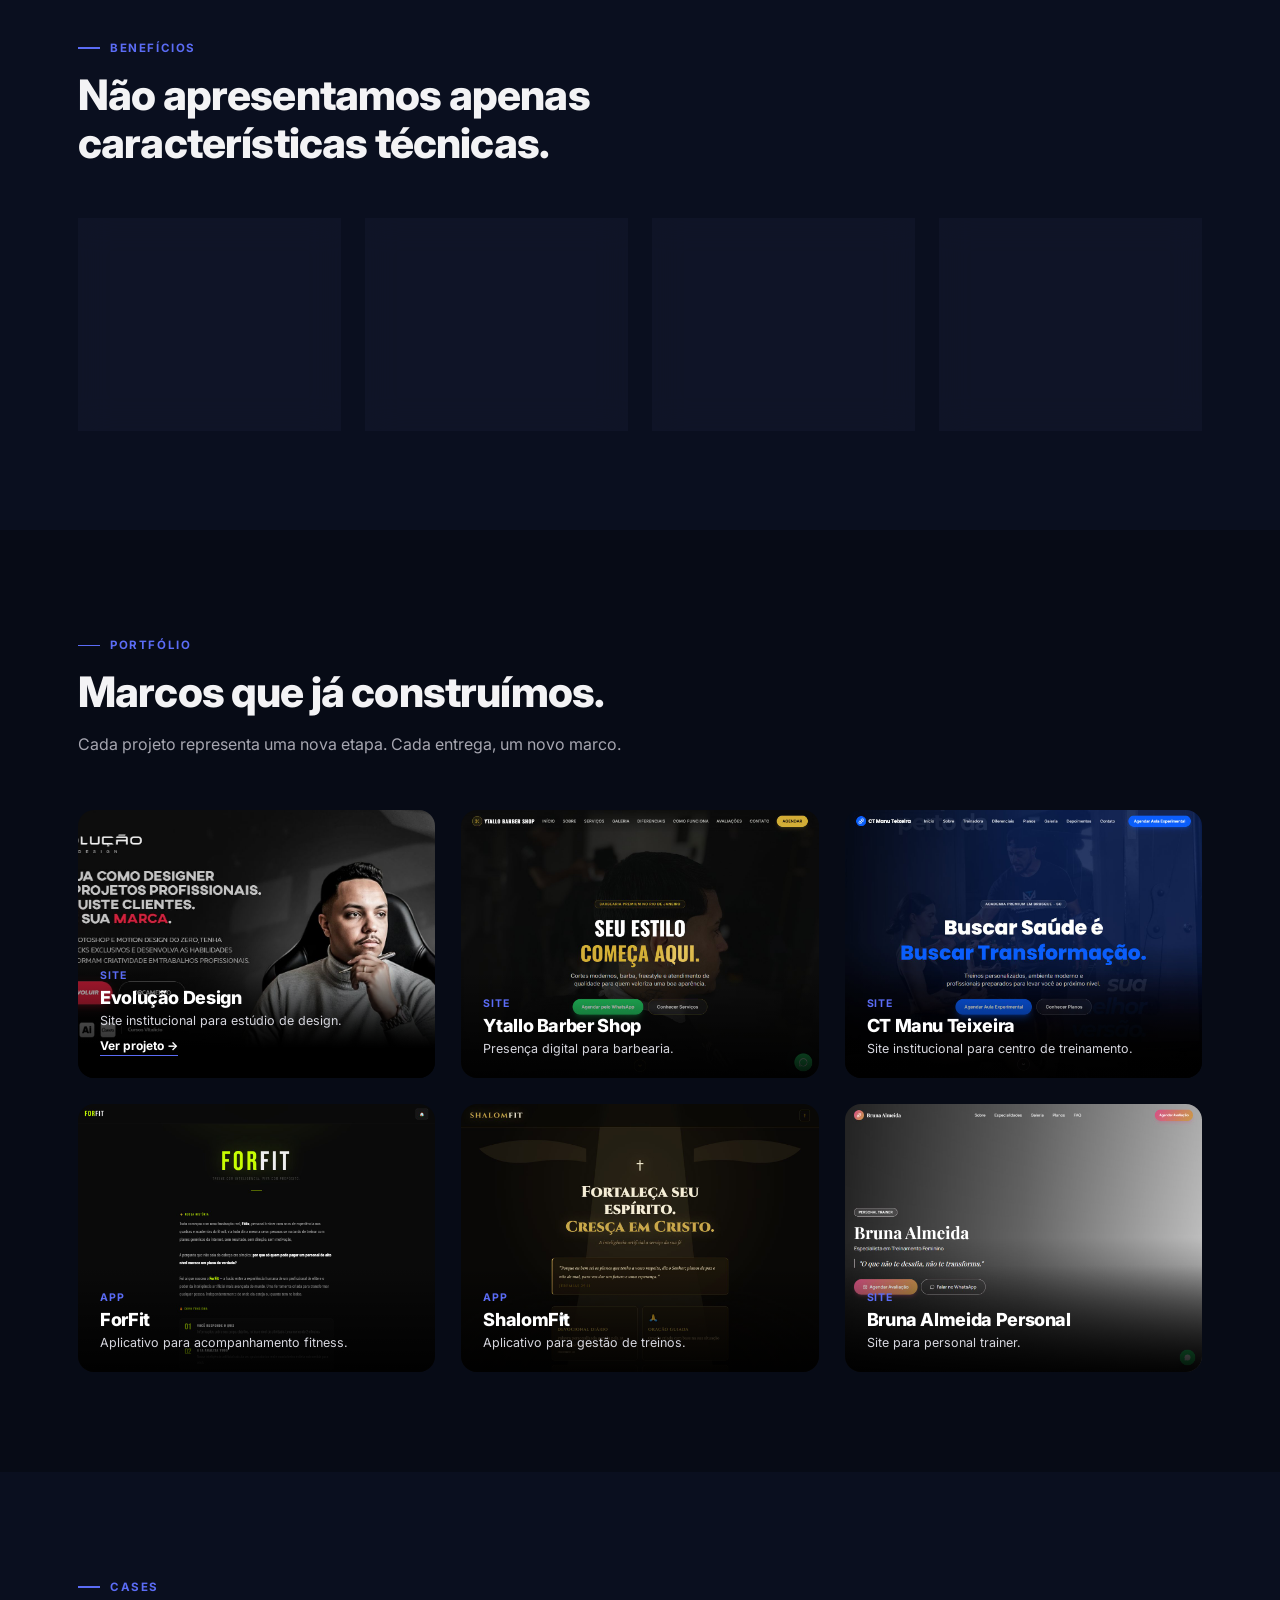
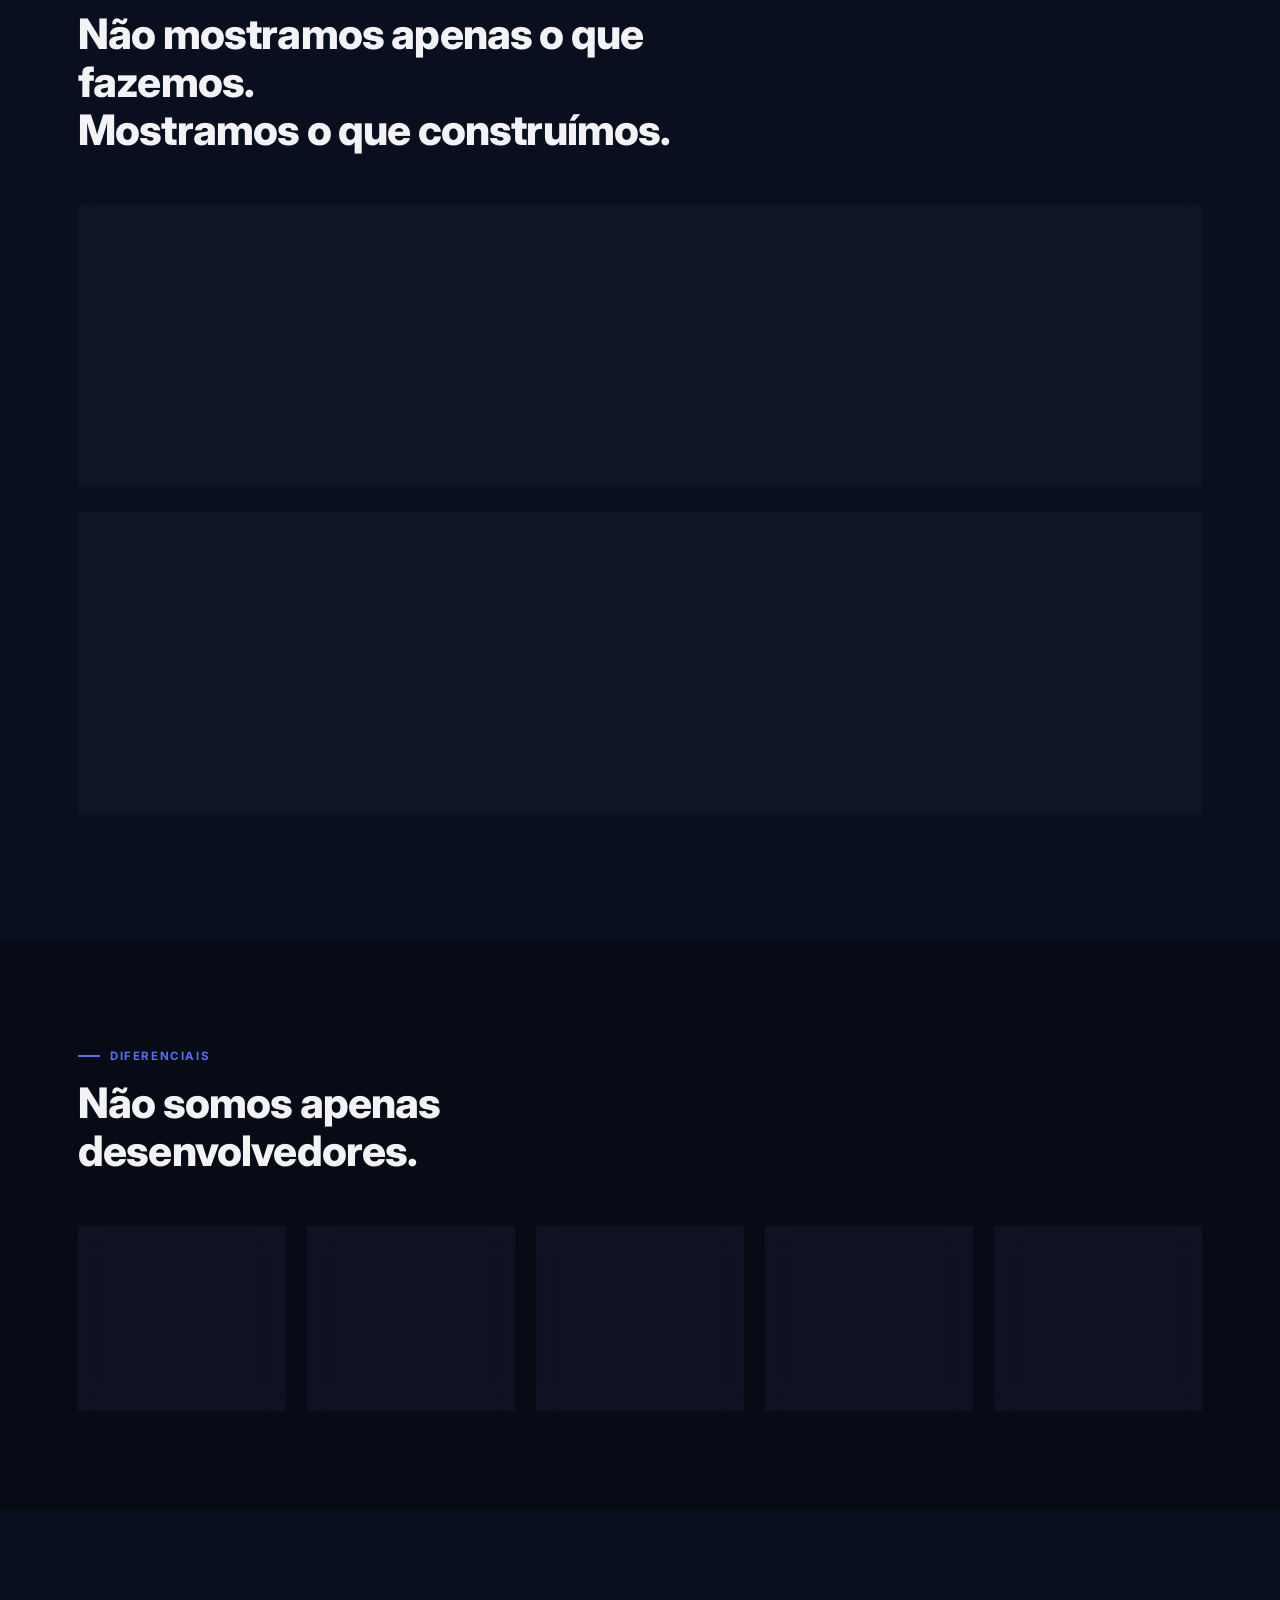
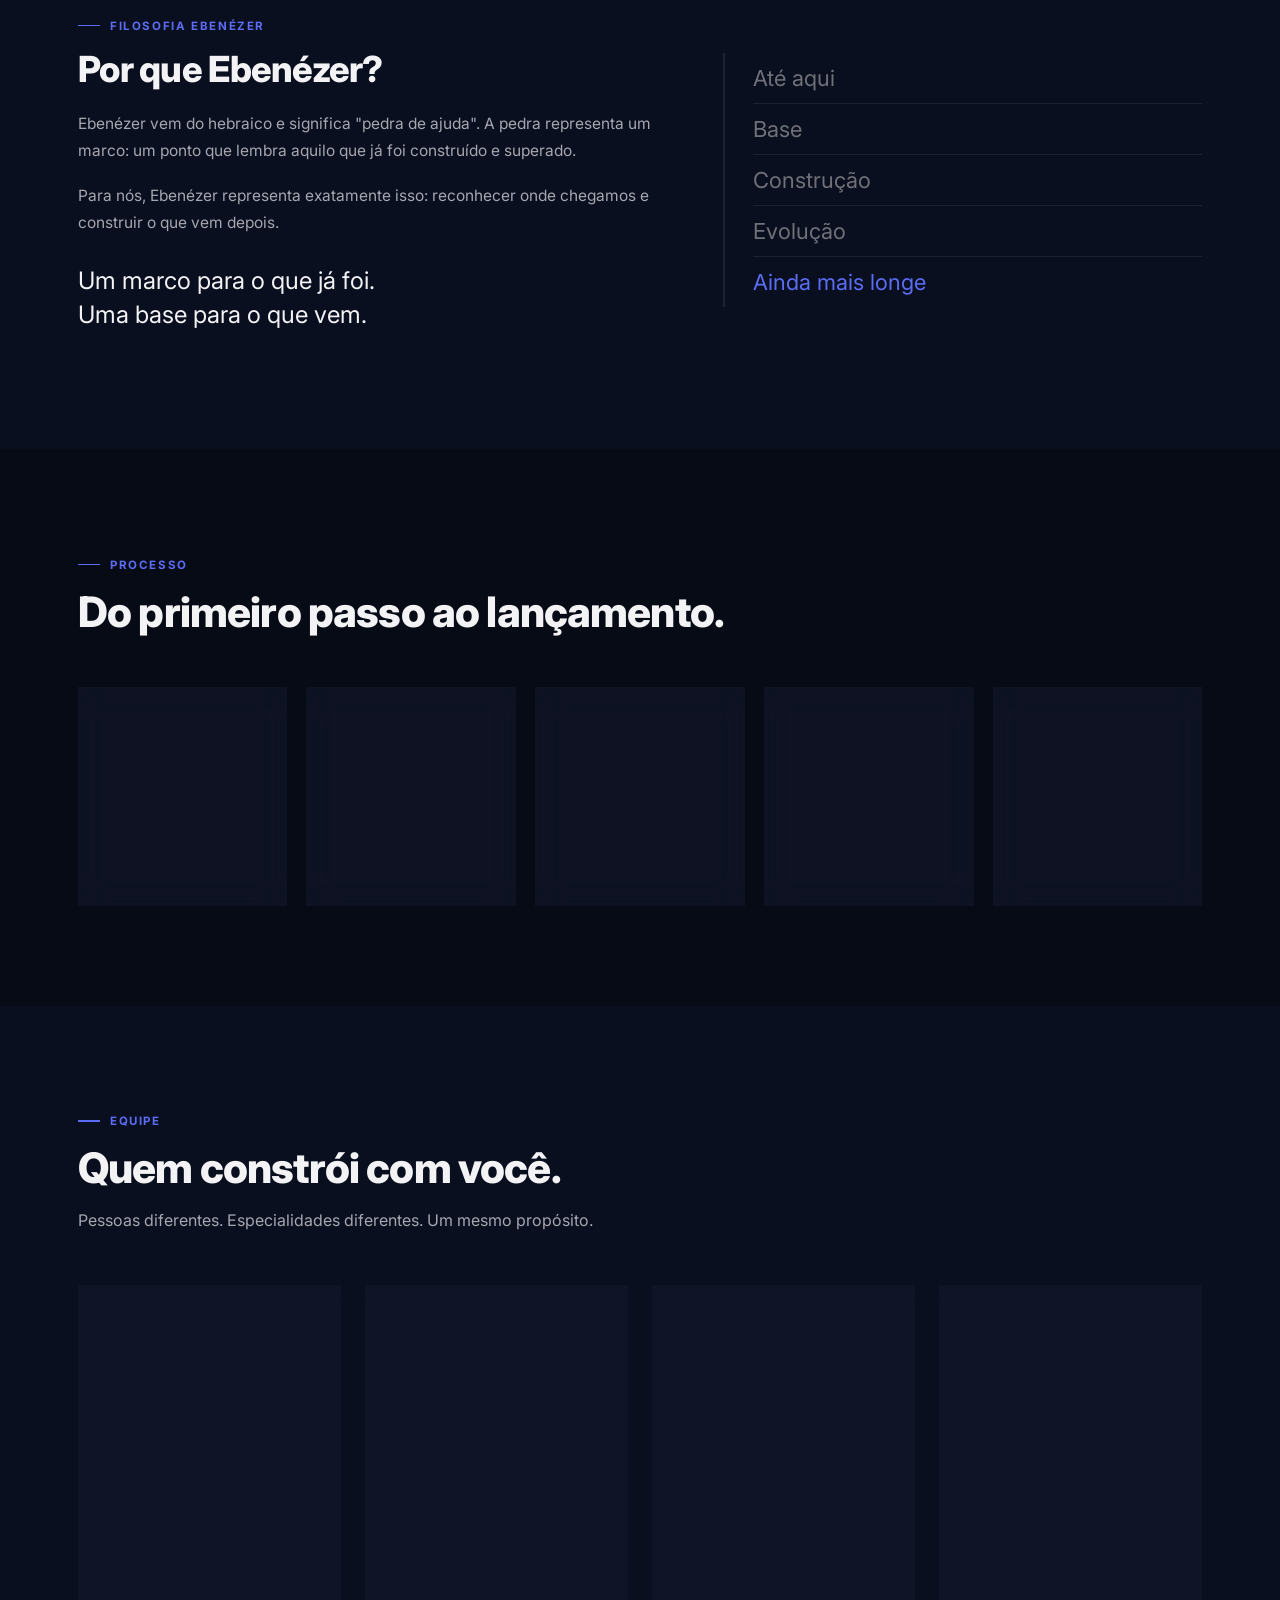
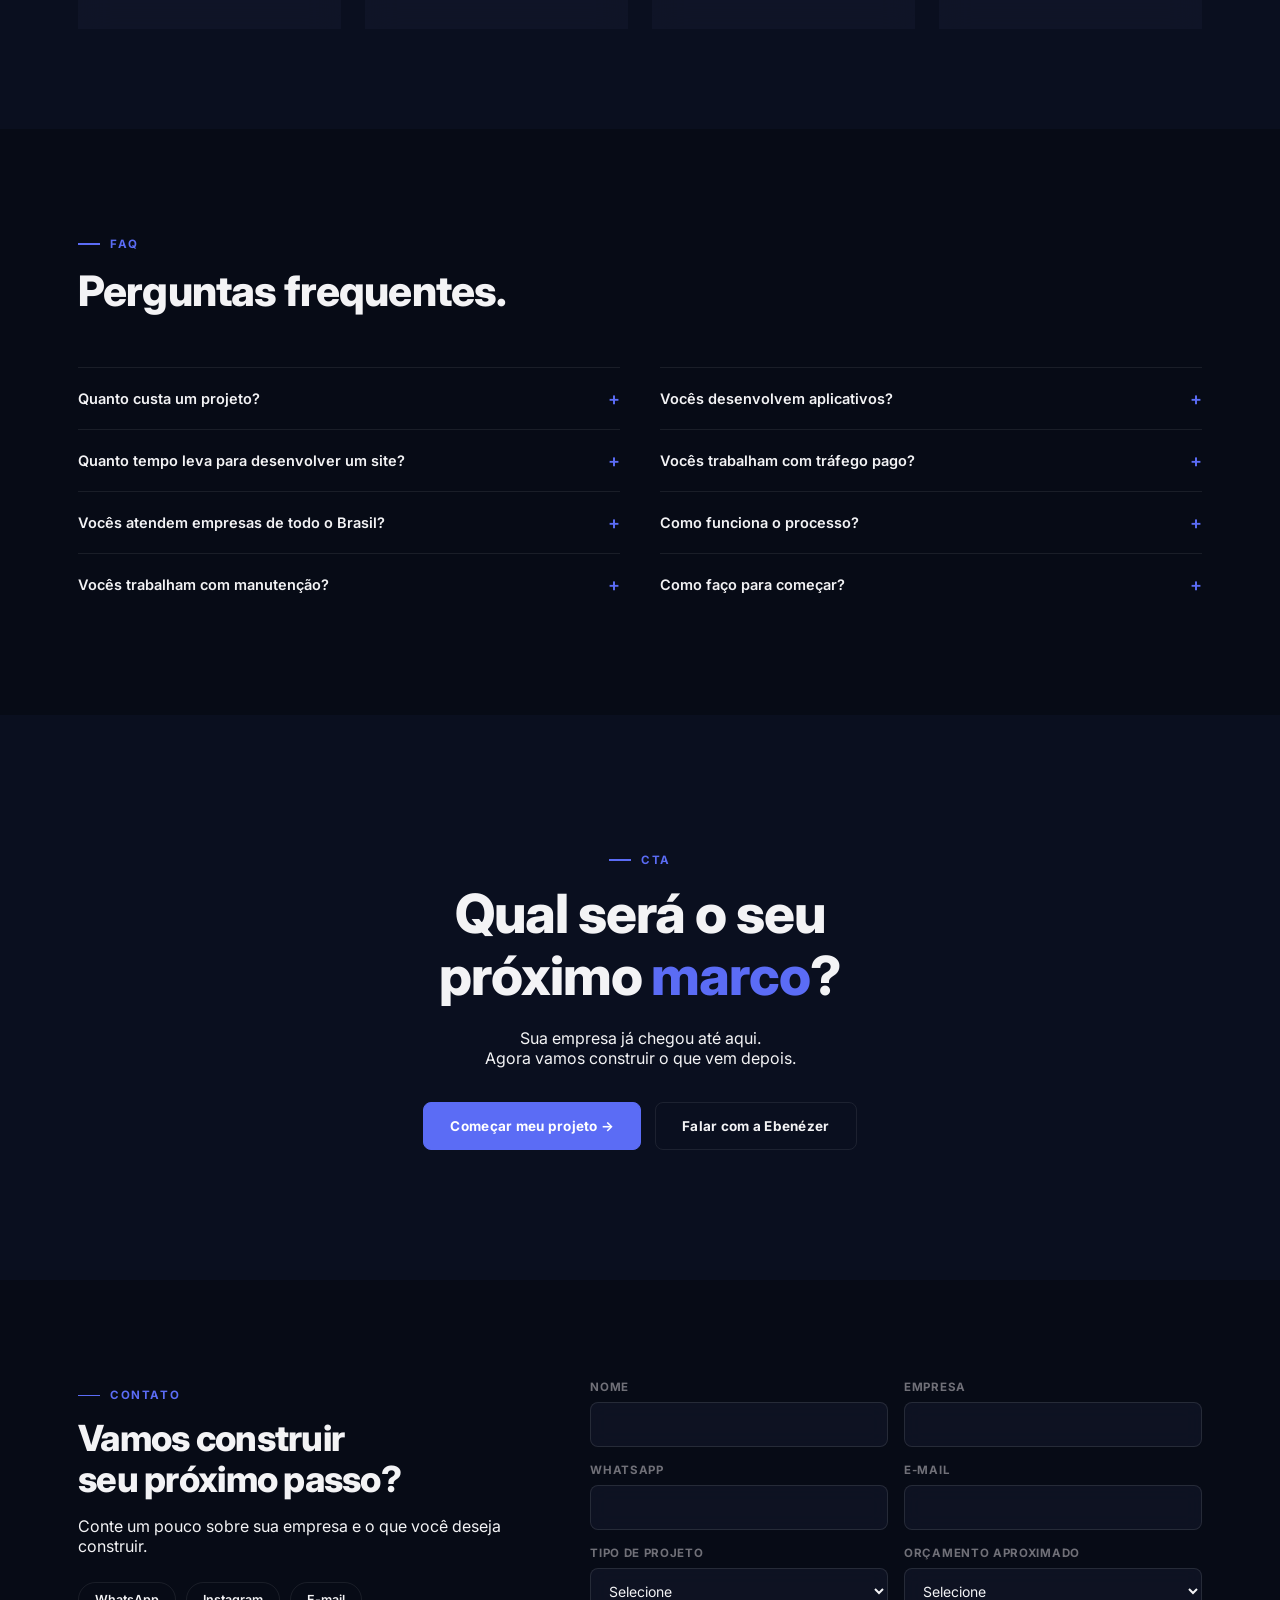
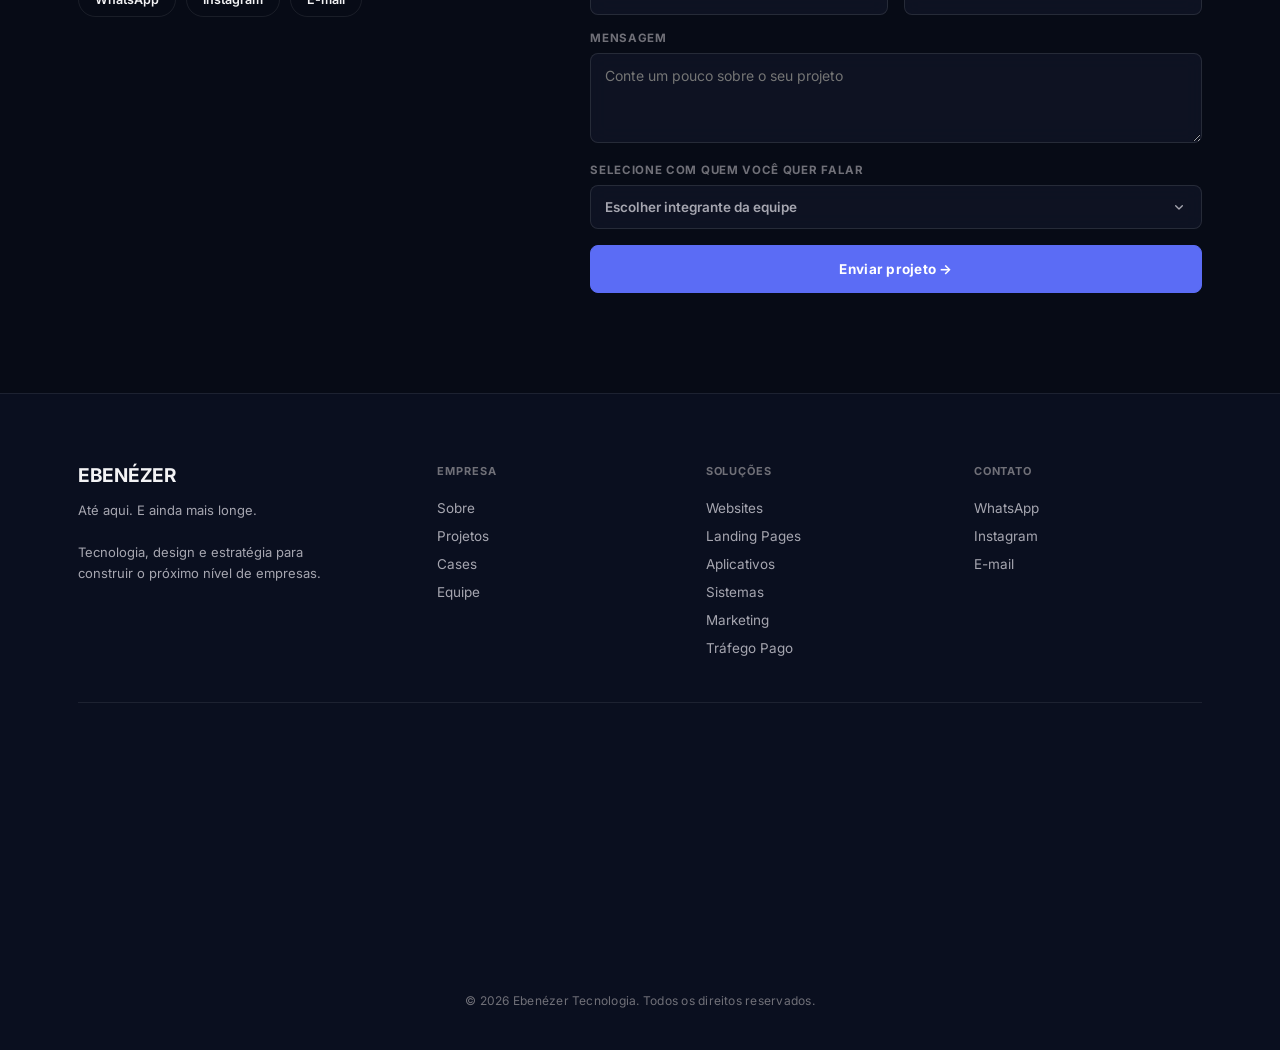
==== commit 5478412b: "Reformula visual para SaaS moderno com vidro fosco - Troca a fonte serifada por Inter (sans-serif) e" ====
--- a/index.html
+++ b/index.html
@@ -18,7 +18,7 @@
 <link rel="apple-touch-icon" href="images/cropped-fav-123-180x180.png">
 <link rel="preconnect" href="https://fonts.googleapis.com">
 <link rel="preconnect" href="https://fonts.gstatic.com" crossorigin>
-<link href="https://fonts.googleapis.com/css2?family=Playfair+Display:ital,wght@0,500;0,600;0,700;1,500&family=Inter:wght@400;500;600;700;800&display=swap" rel="stylesheet">
+<link href="https://fonts.googleapis.com/css2?family=Inter:wght@400;500;600;700;800;900&display=swap" rel="stylesheet">
 <style>
 :root{
 	--bg:#070b16;
@@ -26,7 +26,7 @@
 	--bg-panel:#0e1428;
 	--bg-light:#eeeeec;
 	--bg-light-panel:#e3e2df;
-	--line:rgba(120,140,255,.16);
+	--line:rgba(255,255,255,.08);
 	--line-light:rgba(0,0,0,.1);
 	--text:#f3f3f5;
 	--text-dim:#a6a6b0;
@@ -35,20 +35,17 @@
 	--ink-dim:#55554f;
 	--red:#5B6CF5;
 	--red-dim:#4451d6;
-	--serif:'Playfair Display',Georgia,'Times New Roman',serif;
+	--serif:'Inter',-apple-system,BlinkMacSystemFont,'Segoe UI',sans-serif;
 	--sans:'Inter',-apple-system,BlinkMacSystemFont,'Segoe UI',sans-serif;
 	--container:1180px;
+	--glass:rgba(20,26,46,.55);
+	--glass-border:rgba(255,255,255,.10);
 }
 *{box-sizing:border-box;}
 html{scroll-behavior:smooth;}
 body{
 	margin:0;color:var(--text);font-family:var(--sans);-webkit-font-smoothing:antialiased;overflow-x:hidden;
 	background-color:var(--bg);
-	background-image:
-		linear-gradient(135deg,rgba(91,108,245,.10) 0%,transparent 30%,transparent 70%,rgba(91,108,245,.07) 100%),
-		radial-gradient(ellipse 1100px 700px at 10% -10%,rgba(91,108,245,.16),transparent 55%),
-		radial-gradient(ellipse 900px 600px at 100% 15%,rgba(80,100,240,.12),transparent 55%);
-	background-attachment:fixed;
 }
 img{max-width:100%;display:block;}
 a{color:inherit;text-decoration:none;}
@@ -56,10 +53,8 @@
 .ebz-wrap{max-width:var(--container);margin:0 auto;padding:0 28px;}
 .ebz-eyebrow{display:inline-flex;align-items:center;gap:10px;font-size:11.5px;font-weight:700;letter-spacing:.14em;text-transform:uppercase;color:var(--red);}
 .ebz-eyebrow::before{content:'';width:22px;height:1.5px;background:var(--red);}
-h1,h2,h3,h4{font-family:var(--serif);font-weight:600;margin:0;line-height:1.12;}
+h1,h2,h3,h4{font-family:var(--serif);font-weight:800;letter-spacing:-.02em;margin:0;line-height:1.14;}
 .ebz-section{padding:100px 0;position:relative;}
-.ebz-section,.ebz-impact,.ebz-cta-final{border-top:1px solid var(--line);}
-.ebz-section::before,.ebz-impact::before,.ebz-cta-final::before{content:'';position:absolute;top:-1px;left:50%;transform:translateX(-50%);width:140px;height:1px;background:linear-gradient(90deg,transparent,var(--red),transparent);}
 .ebz-section--tight{padding:70px 0;}
 .ebz-section--panel{background:var(--bg-alt);}
 .ebz-section--light{background:var(--bg-light);color:var(--ink);}
@@ -101,9 +96,7 @@
 /* hero */
 #topo{padding-top:170px;padding-bottom:110px;position:relative;overflow:hidden;}
 .ebz-hero-bg{position:absolute;inset:0;z-index:0;
-	background:
-		radial-gradient(ellipse 900px 620px at 88% 10%,rgba(91,108,245,.20),transparent 62%),
-		repeating-linear-gradient(90deg,rgba(255,255,255,.035) 0 1px,transparent 1px 130px);
+	background:radial-gradient(ellipse 1300px 780px at 50% -18%,rgba(91,108,245,.28),transparent 62%);
 	pointer-events:none;}
 .ebz-hero-inner{position:relative;z-index:1;display:grid;grid-template-columns:1fr .95fr;gap:40px;align-items:center;}
 .ebz-hero-text h1{font-size:clamp(38px,5.2vw,66px);margin-top:20px;}
@@ -139,7 +132,8 @@
 .ebz-grid-3{display:grid;grid-template-columns:repeat(3,1fr);gap:32px;}
 .ebz-grid-4{display:grid;grid-template-columns:repeat(4,1fr);gap:24px;}
 .ebz-grid-2{display:grid;grid-template-columns:repeat(2,1fr);gap:40px;}
-.ebz-card{background:var(--bg-panel);border:1px solid var(--line);border-radius:16px;padding:32px 28px;}
+.ebz-card{background:var(--glass);backdrop-filter:blur(16px);-webkit-backdrop-filter:blur(16px);border:1px solid var(--glass-border);border-radius:16px;padding:32px 28px;transition:border-color .25s,transform .25s;}
+.ebz-card:hover{border-color:rgba(91,108,245,.4);transform:translateY(-3px);}
 .ebz-section--light .ebz-card{background:#fff;border-color:var(--line-light);}
 .ebz-card .ebz-num{font-family:var(--serif);font-size:26px;color:var(--red);display:block;margin-bottom:14px;}
 .ebz-card h3{font-size:18px;margin-bottom:10px;}
@@ -171,7 +165,7 @@
 .ebz-port-link{display:inline-flex;margin-top:10px;font-size:12px;font-weight:700;color:#fff;border-bottom:1px solid var(--red);padding-bottom:2px;}
 
 /* cases */
-.ebz-case{background:var(--bg-panel);border:1px solid var(--line);border-radius:20px;padding:40px;margin-bottom:26px;}
+.ebz-case{background:var(--glass);backdrop-filter:blur(16px);-webkit-backdrop-filter:blur(16px);border:1px solid var(--glass-border);border-radius:20px;padding:40px;margin-bottom:26px;}
 .ebz-case-top{display:flex;justify-content:space-between;align-items:baseline;gap:20px;margin-bottom:26px;flex-wrap:wrap;}
 .ebz-case-top h3{font-size:24px;}
 .ebz-case-top a{font-size:12.5px;font-weight:700;color:var(--red);border-bottom:1px solid var(--red);padding-bottom:2px;}
@@ -201,7 +195,7 @@
 
 /* equipe */
 .ebz-team-grid{display:grid;grid-template-columns:repeat(4,1fr);gap:24px;}
-.ebz-team-card{background:var(--bg-panel);border:1px solid var(--line);border-radius:18px;padding:30px 24px;text-align:center;transition:transform .35s,border-color .35s;}
+.ebz-team-card{background:var(--glass);backdrop-filter:blur(16px);-webkit-backdrop-filter:blur(16px);border:1px solid var(--glass-border);border-radius:18px;padding:30px 24px;text-align:center;transition:transform .35s,border-color .35s;}
 .ebz-team-card:hover,.ebz-team-card.ebz-active{transform:translateY(-6px);border-color:rgba(91,108,245,.4);}
 .ebz-team-photo{width:104px;height:104px;border-radius:50%;margin:0 auto 18px;overflow:hidden;border:2px solid var(--line);}
 .ebz-team-photo img{width:100%;height:100%;object-fit:cover;}
@@ -237,17 +231,17 @@
 .ebz-form{display:flex;flex-direction:column;gap:16px;}
 .ebz-form-row{display:grid;grid-template-columns:1fr 1fr;gap:16px;}
 .ebz-field label{display:block;font-size:11.5px;font-weight:700;letter-spacing:.06em;text-transform:uppercase;color:var(--text-mute);margin-bottom:8px;}
-.ebz-field input,.ebz-field select,.ebz-field textarea{width:100%;background:var(--bg-panel);border:1px solid var(--line);border-radius:8px;padding:13px 14px;color:var(--text);font-family:inherit;font-size:14px;}
+.ebz-field input,.ebz-field select,.ebz-field textarea{width:100%;background:var(--glass);backdrop-filter:blur(10px);-webkit-backdrop-filter:blur(10px);border:1px solid var(--glass-border);border-radius:8px;padding:13px 14px;color:var(--text);font-family:inherit;font-size:14px;}
 .ebz-field select option{background:#151518;}
 .ebz-field textarea{resize:vertical;min-height:90px;}
 .ebz-recipient-dropdown{position:relative;}
-.ebz-recipient-toggle{display:flex;align-items:center;justify-content:space-between;gap:10px;width:100%;background:var(--bg-panel);border:1px solid var(--line);border-radius:8px;padding:13px 14px;color:var(--text-dim);font-size:13.5px;font-weight:600;}
+.ebz-recipient-toggle{display:flex;align-items:center;justify-content:space-between;gap:10px;width:100%;background:var(--glass);backdrop-filter:blur(10px);-webkit-backdrop-filter:blur(10px);border:1px solid var(--glass-border);border-radius:8px;padding:13px 14px;color:var(--text-dim);font-size:13.5px;font-weight:600;}
 .ebz-recipient-toggle.ebz-selected{color:#fff;border-color:var(--red);}
 .ebz-recipient-toggle-inner{display:flex;align-items:center;gap:10px;}
 .ebz-recipient-toggle-inner img{width:22px;height:22px;border-radius:50%;object-fit:cover;}
 .ebz-recipient-arrow{transition:transform .25s;flex-shrink:0;}
 .ebz-recipient-toggle.ebz-open .ebz-recipient-arrow{transform:rotate(180deg);}
-.ebz-recipient-menu{display:none;position:absolute;left:0;right:0;top:calc(100% + 8px);background:#18181c;border:1px solid var(--line);border-radius:12px;padding:8px;z-index:20;box-shadow:0 20px 50px -12px rgba(0,0,0,.6);}
+.ebz-recipient-menu{display:none;position:absolute;left:0;right:0;top:calc(100% + 8px);background:var(--glass);backdrop-filter:blur(18px);-webkit-backdrop-filter:blur(18px);border:1px solid var(--glass-border);border-radius:12px;padding:8px;z-index:20;box-shadow:0 20px 50px -12px rgba(0,0,0,.6);}
 .ebz-recipient-menu.ebz-open{display:block;}
 .ebz-recipient-option{display:flex;align-items:center;gap:12px;width:100%;background:none;border:none;padding:10px;border-radius:8px;color:var(--text);text-align:left;}
 .ebz-recipient-option:hover,.ebz-recipient-option.ebz-selected{background:rgba(91,108,245,.14);}
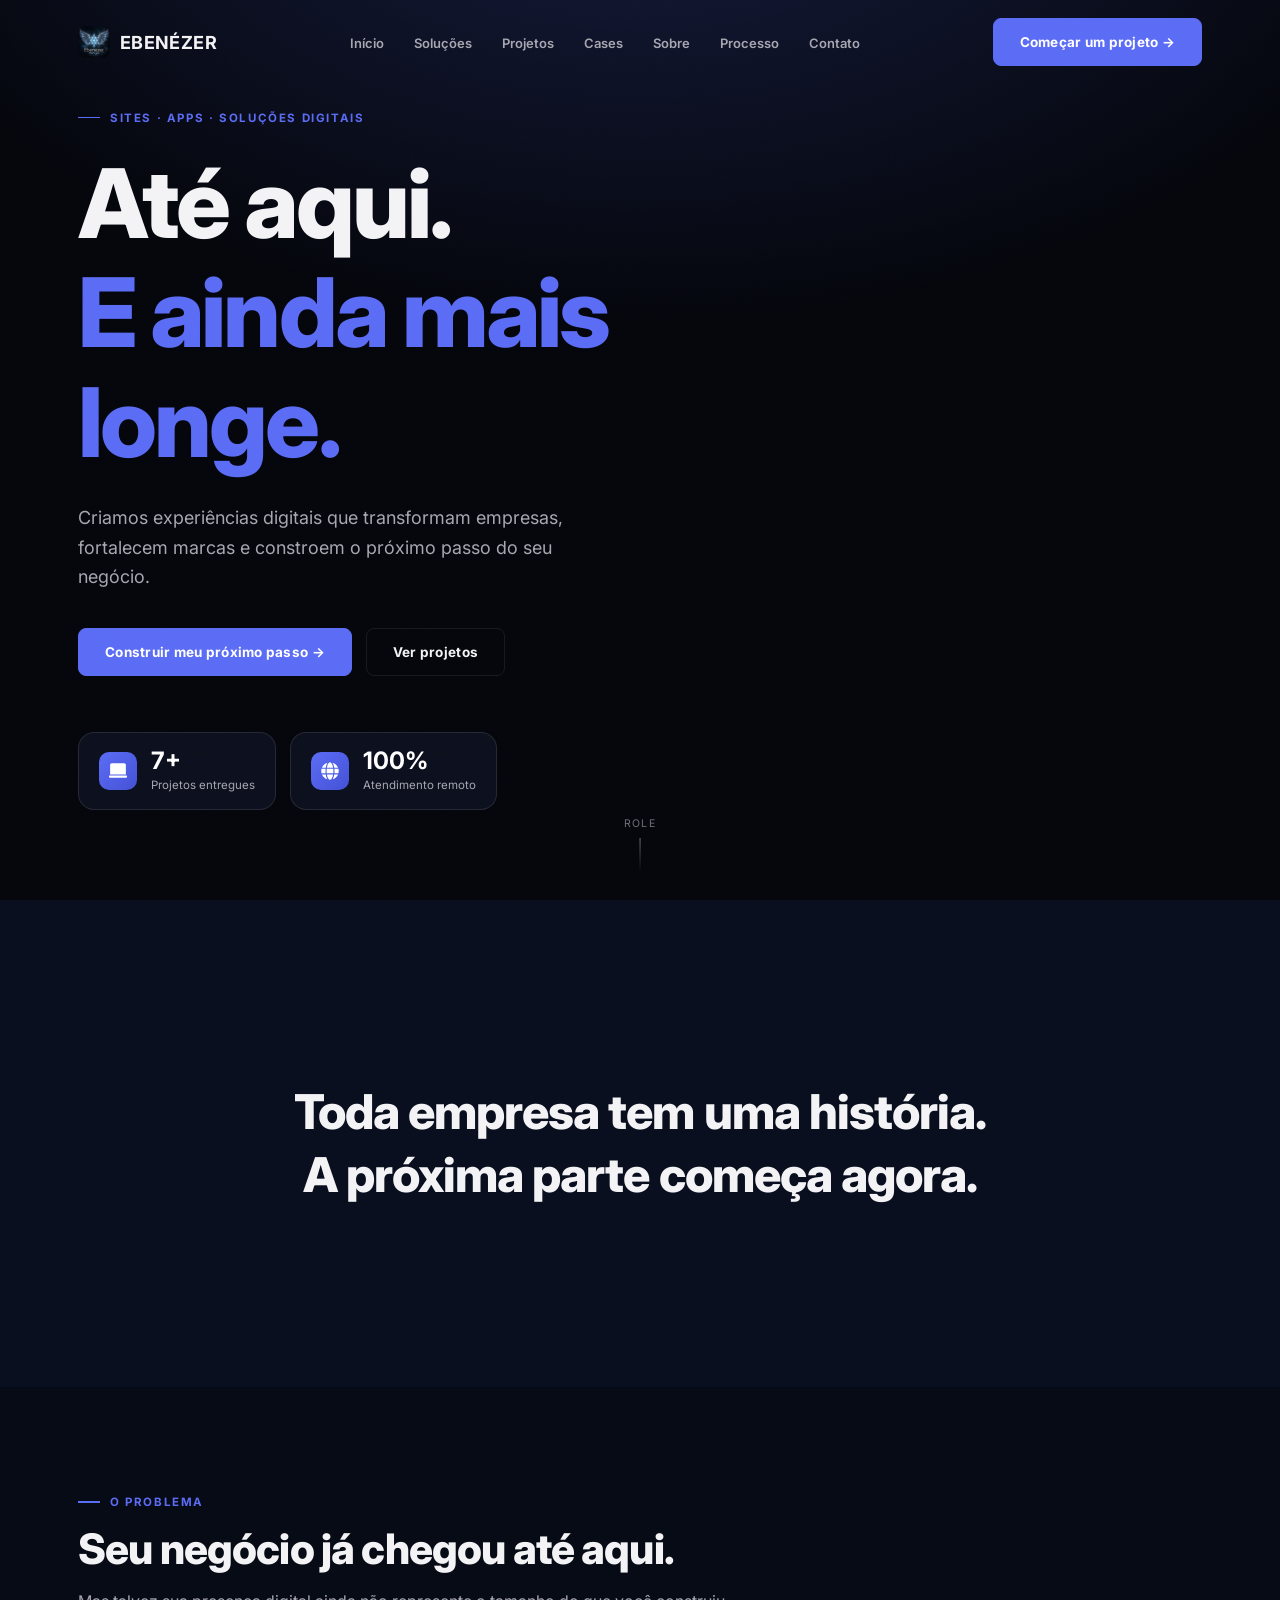
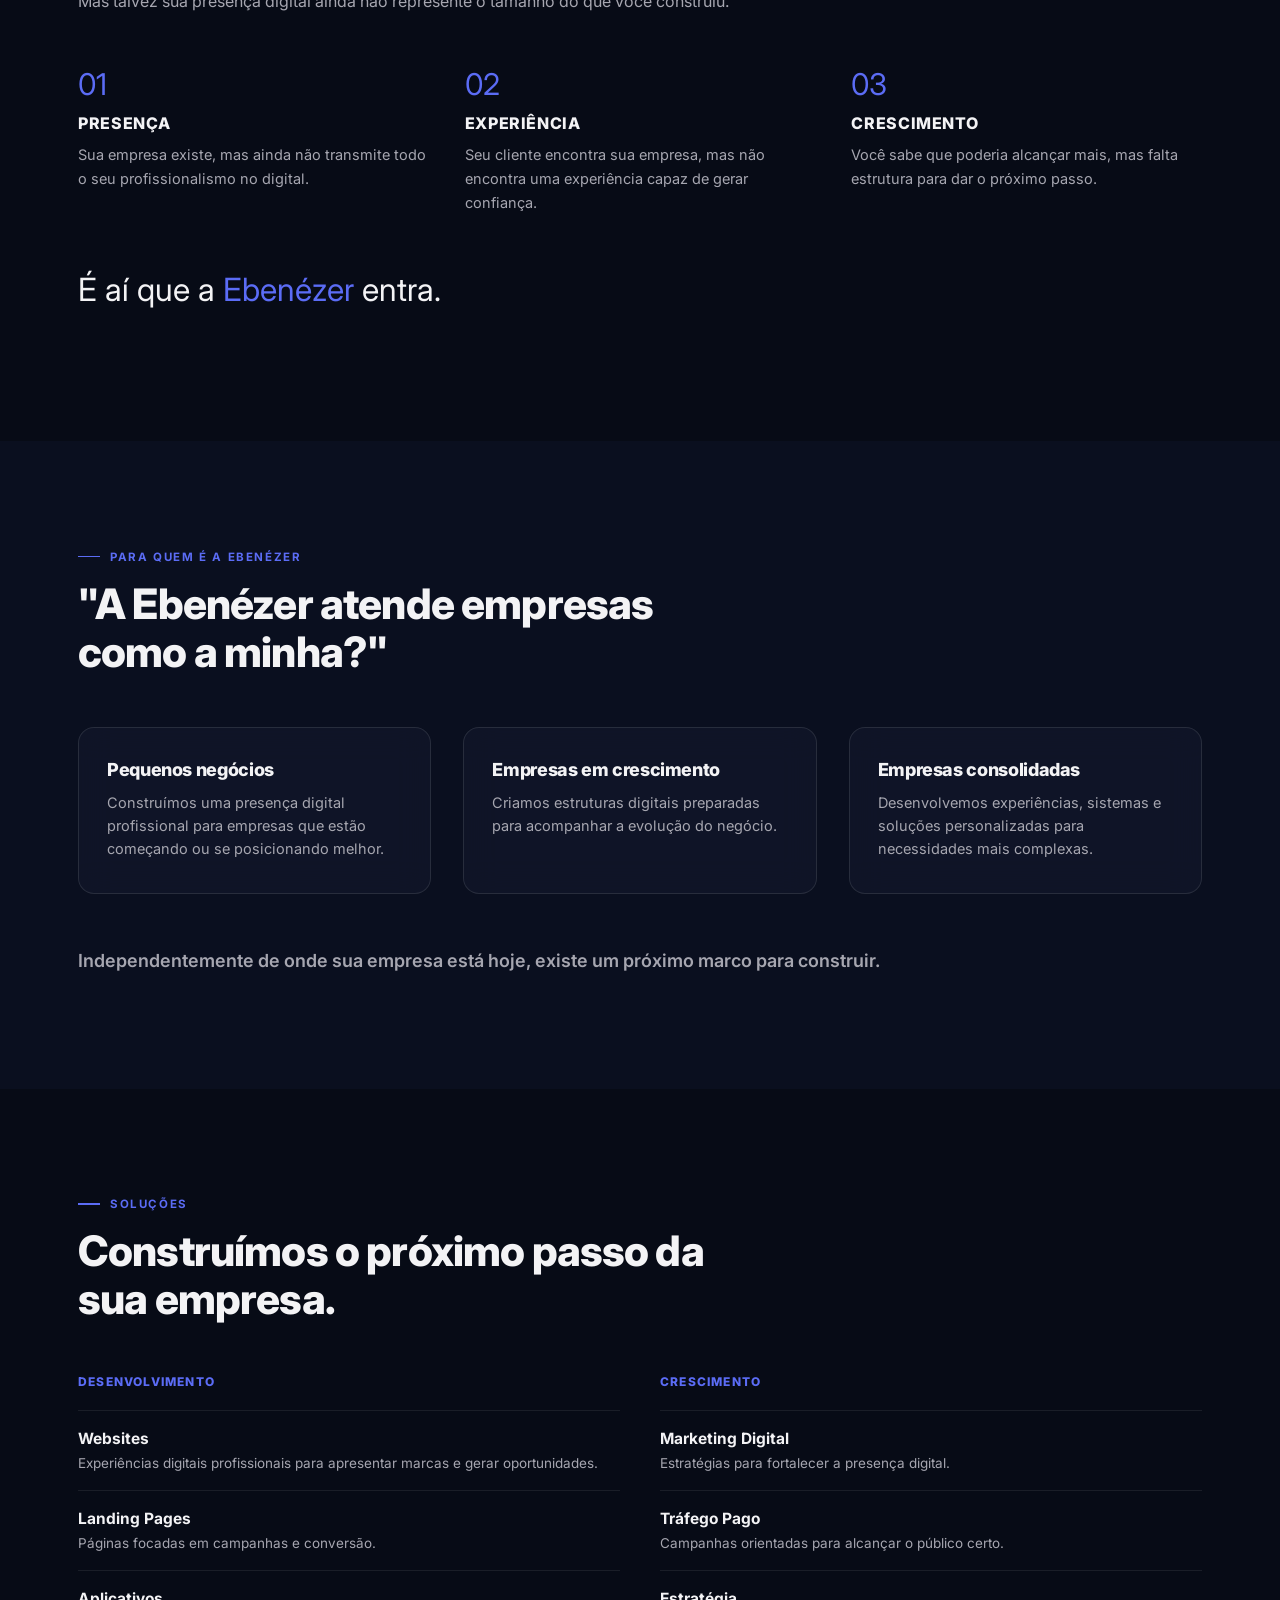
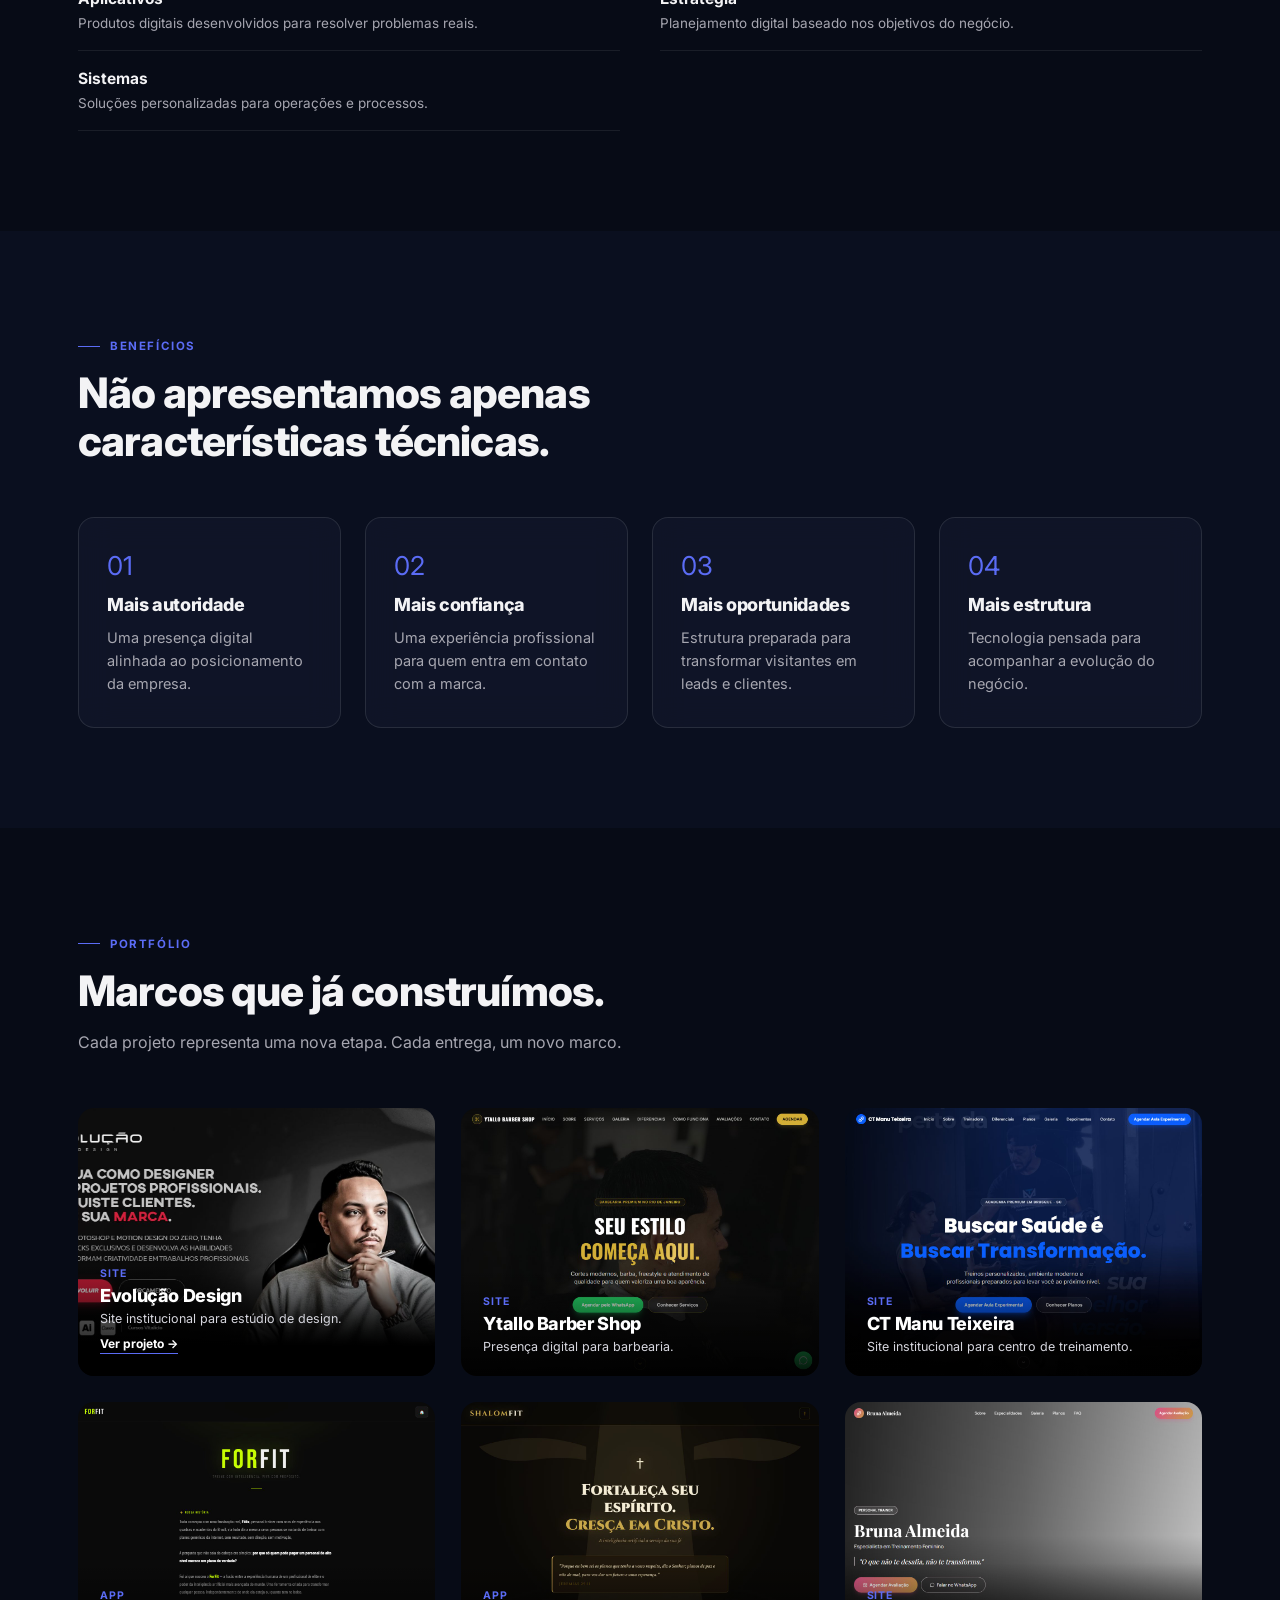
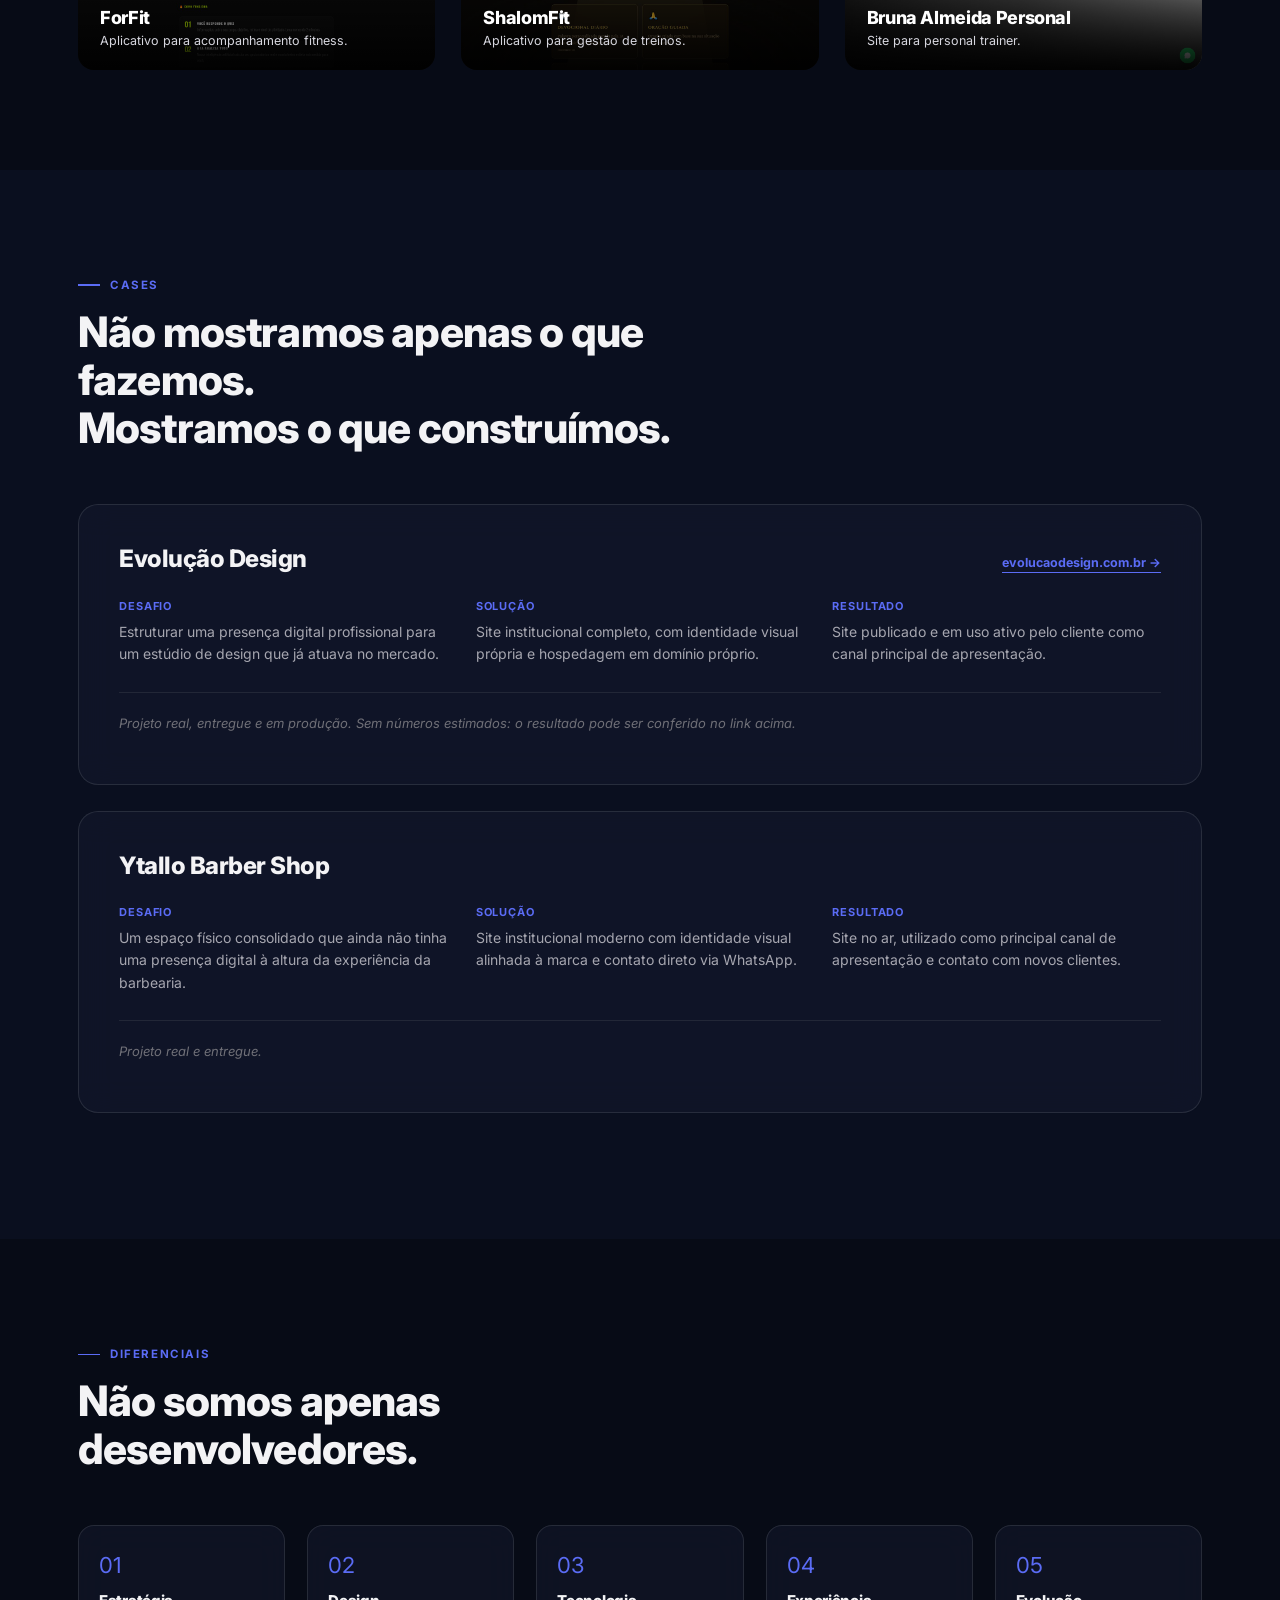
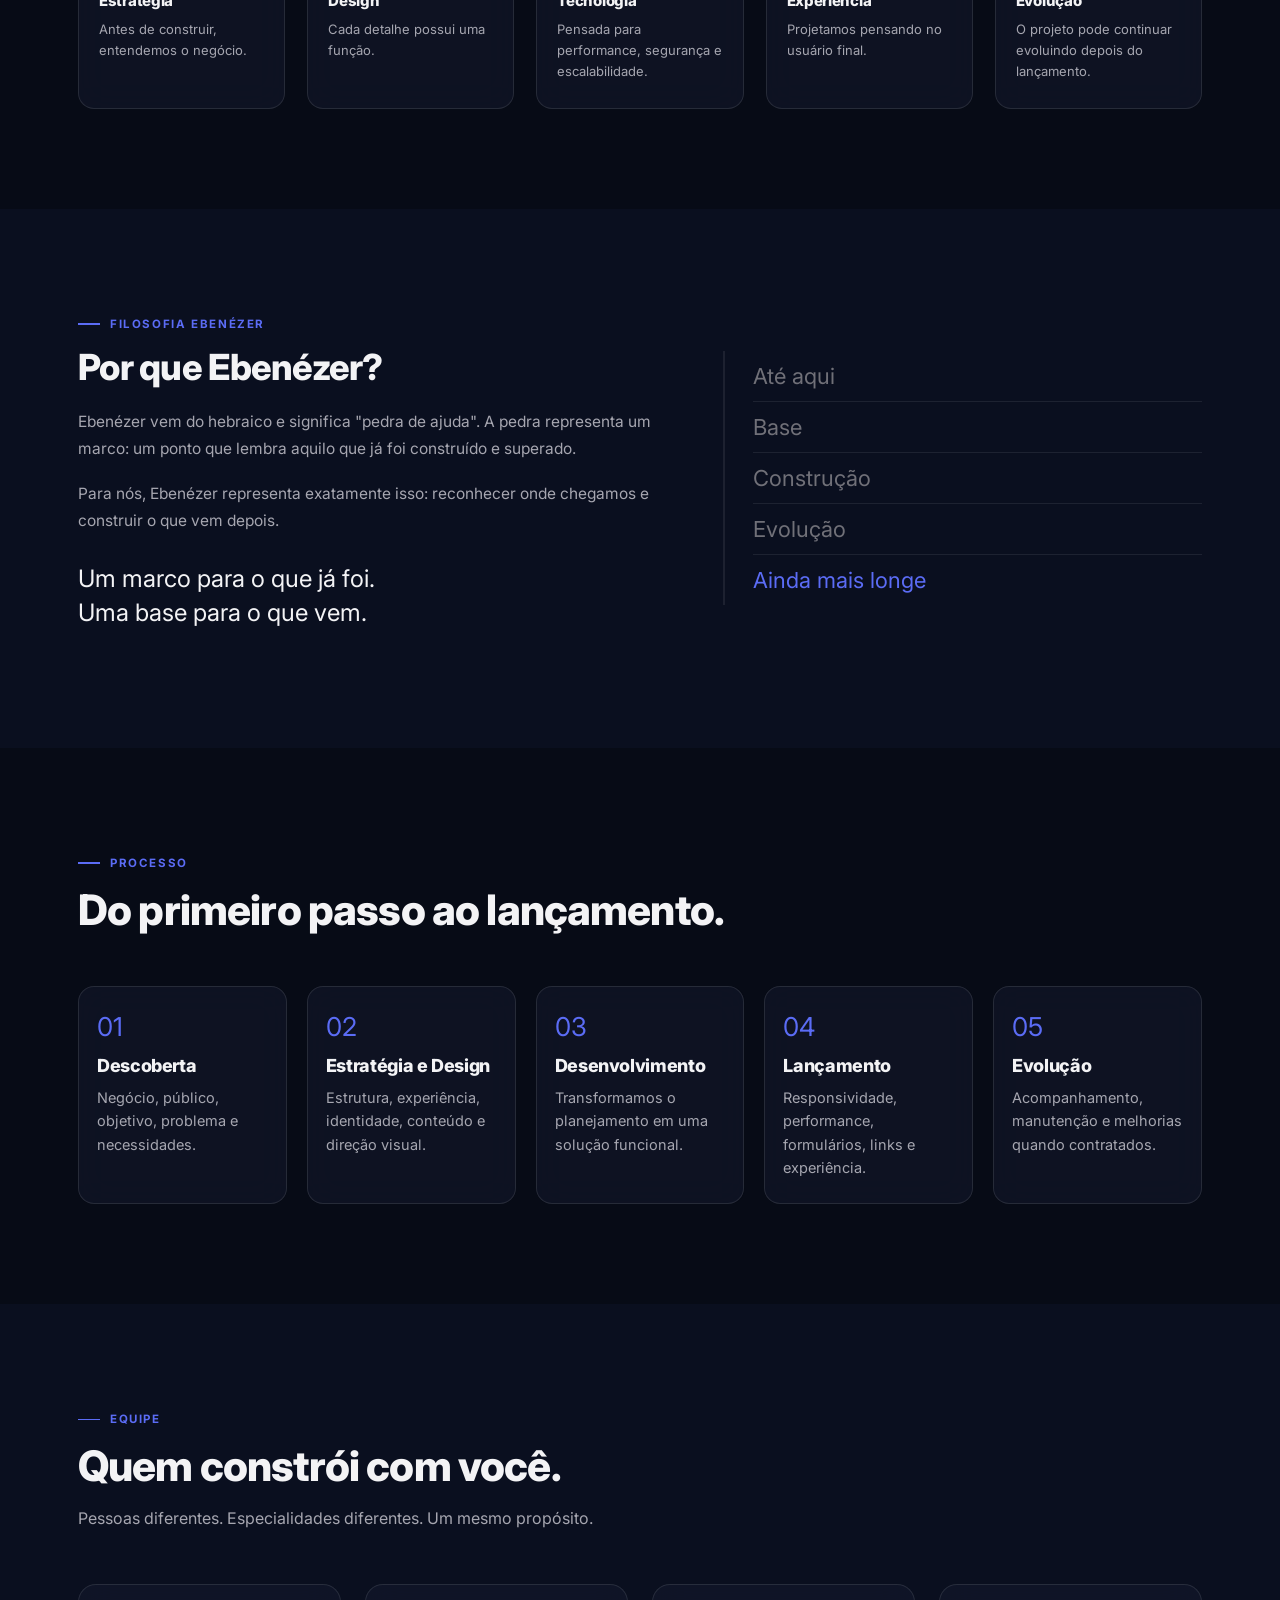
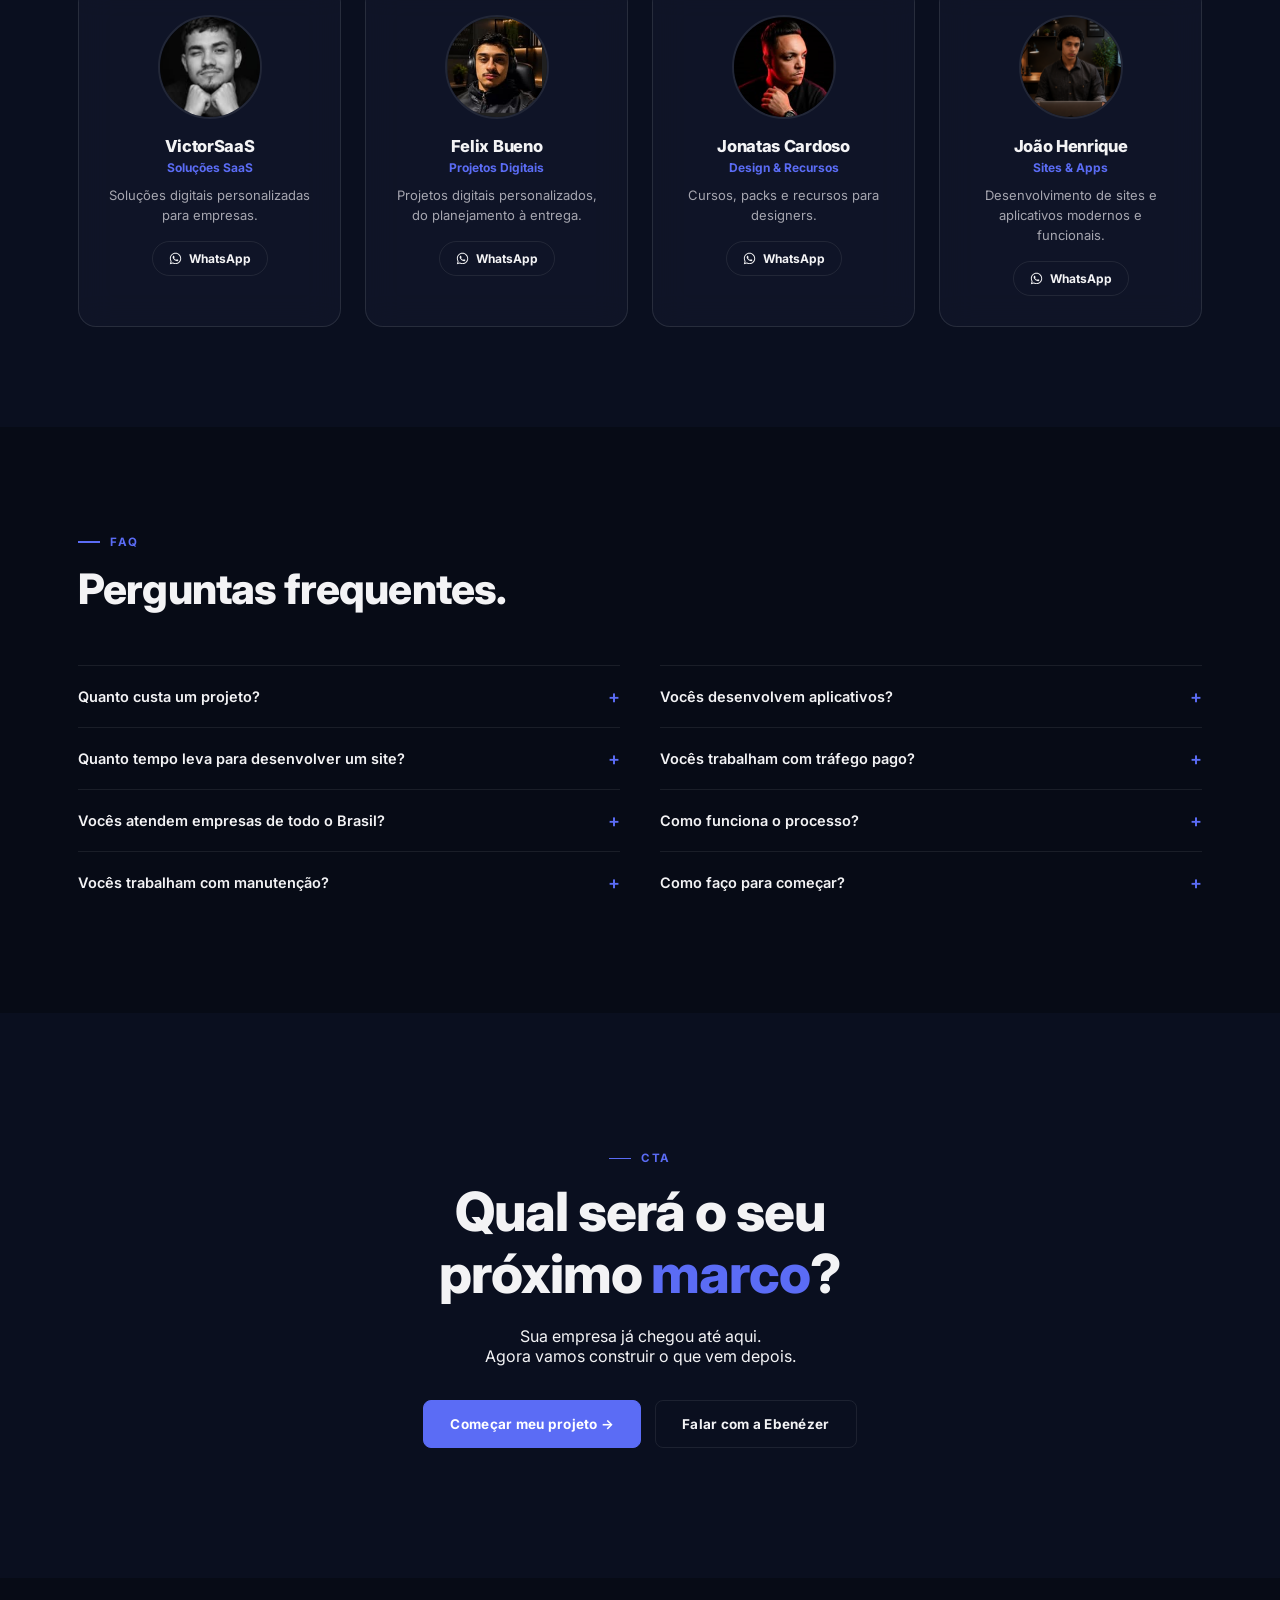
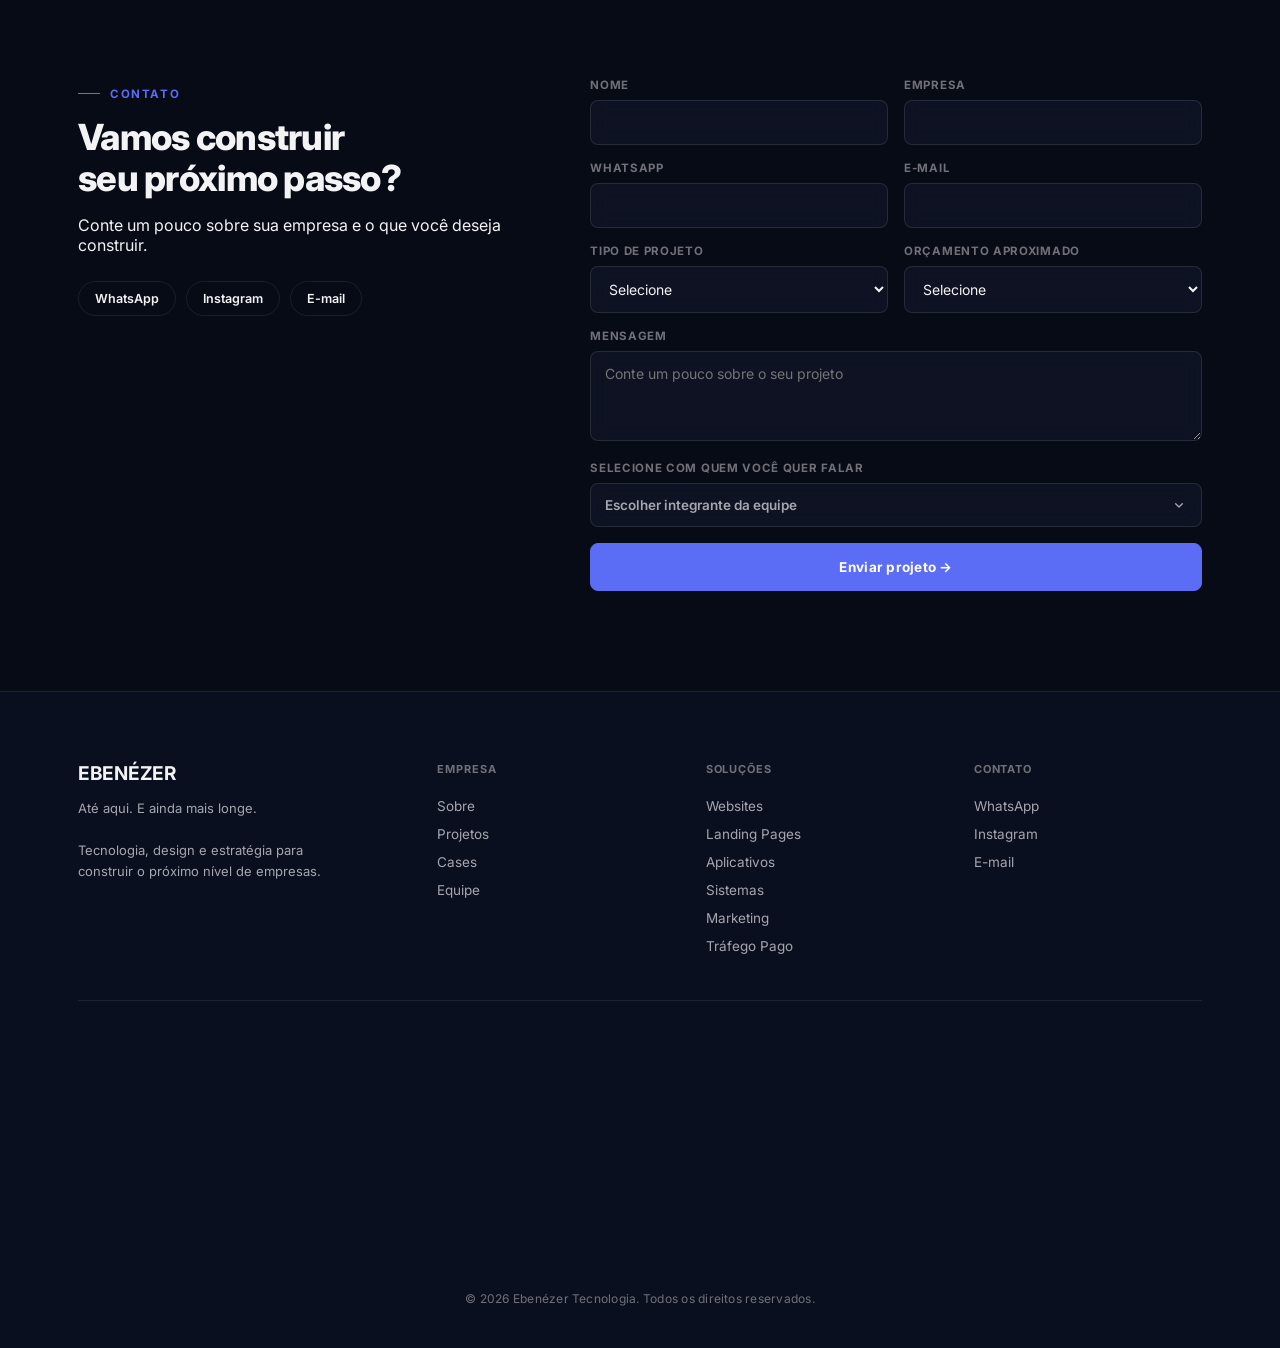
==== commit 9552171f: "Transforma o site em experiencia cinematografica - Hero vira tela cheia: o video do notebook agora e" ====
--- a/index.html
+++ b/index.html
@@ -47,6 +47,8 @@
 	margin:0;color:var(--text);font-family:var(--sans);-webkit-font-smoothing:antialiased;overflow-x:hidden;
 	background-color:var(--bg);
 }
+.ebz-grain{position:fixed;inset:0;z-index:9999;pointer-events:none;opacity:.035;mix-blend-mode:overlay;
+	background-image:url("data:image/svg+xml,%3Csvg xmlns='http://www.w3.org/2000/svg' width='120' height='120'%3E%3Cfilter id='n'%3E%3CfeTurbulence type='fractalNoise' baseFrequency='0.85' numOctaves='2' stitchTiles='stitch'/%3E%3C/filter%3E%3Crect width='100%25' height='100%25' filter='url(%23n)'/%3E%3C/svg%3E");}
 img{max-width:100%;display:block;}
 a{color:inherit;text-decoration:none;}
 button{font-family:inherit;cursor:pointer;}
@@ -73,8 +75,8 @@
 .ebz-cta-row{display:flex;gap:14px;flex-wrap:wrap;}
 
 /* reveal */
-.ebz-reveal{opacity:0;transform:translateY(22px);transition:opacity .7s ease,transform .7s ease;}
-.ebz-reveal.ebz-in{opacity:1;transform:translateY(0);}
+.ebz-reveal{opacity:0;transform:translateY(38px) scale(.985);transition:opacity 1.1s cubic-bezier(.16,.8,.2,1),transform 1.1s cubic-bezier(.16,.8,.2,1);}
+.ebz-reveal.ebz-in{opacity:1;transform:translateY(0) scale(1);}
 
 /* header */
 #ebz-header{position:fixed;top:0;left:0;right:0;z-index:100;padding:18px 0;transition:background .3s,border-color .3s,padding .3s;border-bottom:1px solid transparent;}
@@ -93,39 +95,39 @@
 .ebz-mobile-menu a{font-family:var(--serif);font-size:26px;font-weight:600;}
 .ebz-mobile-menu .ebz-btn{align-self:flex-start;margin-top:10px;}
 
-/* hero */
-#topo{padding-top:170px;padding-bottom:110px;position:relative;overflow:hidden;}
+/* hero cinematografico, tela cheia */
+#topo{position:relative;min-height:100vh;display:flex;align-items:flex-end;overflow:hidden;padding:0 0 90px;}
+.ebz-hero-media{position:absolute;inset:0;z-index:0;overflow:hidden;background:#04060c;}
+.ebz-hero-media video{position:absolute;top:50%;left:50%;min-width:100%;min-height:100%;width:auto;height:auto;transform:translate(-50%,-50%);object-fit:cover;}
+.ebz-hero-media::after{content:'';position:absolute;inset:0;background:
+	linear-gradient(180deg,rgba(4,6,12,.55) 0%,rgba(4,6,12,.35) 40%,rgba(4,6,12,.88) 88%,#04060c 100%);}
 .ebz-hero-bg{position:absolute;inset:0;z-index:0;
-	background:radial-gradient(ellipse 1300px 780px at 50% -18%,rgba(91,108,245,.28),transparent 62%);
+	background:radial-gradient(ellipse 1300px 780px at 50% -18%,rgba(91,108,245,.22),transparent 62%);
 	pointer-events:none;}
-.ebz-hero-inner{position:relative;z-index:1;display:grid;grid-template-columns:1fr .95fr;gap:40px;align-items:center;}
-.ebz-hero-text h1{font-size:clamp(38px,5.2vw,66px);margin-top:20px;}
-.ebz-hero-text h1 em{font-style:italic;color:var(--red);display:block;}
-.ebz-hero-sub{margin:26px 0 36px;font-size:17px;line-height:1.65;color:var(--text-dim);max-width:480px;}
-
-/* hero video (notebook animado) */
-.ebz-hero-video-wrap{position:relative;padding:40px 36px 60px;}
-.ebz-hero-video-wrap video{width:100%;display:block;mix-blend-mode:screen;-webkit-mask-image:radial-gradient(ellipse 58% 58% at 50% 46%,#000 45%,transparent 78%);mask-image:radial-gradient(ellipse 58% 58% at 50% 46%,#000 45%,transparent 78%);}
-.ebz-float-card{position:absolute;display:flex;align-items:center;gap:14px;background:rgba(18,18,22,.82);backdrop-filter:blur(12px);-webkit-backdrop-filter:blur(12px);border:1px solid var(--line);border-radius:16px;padding:16px 20px;box-shadow:0 24px 44px rgba(0,0,0,.45);}
+.ebz-hero-inner{position:relative;z-index:1;width:100%;}
+.ebz-hero-text{max-width:760px;}
+.ebz-hero-text h1{font-size:clamp(46px,7.5vw,96px);margin-top:24px;letter-spacing:-.03em;}
+.ebz-hero-text h1 em{font-style:normal;color:var(--red);display:block;}
+.ebz-hero-sub{margin:26px 0 36px;font-size:18px;line-height:1.65;color:var(--text-dim);max-width:520px;}
+.ebz-hero-stats{display:flex;gap:14px;margin-top:56px;flex-wrap:wrap;}
+.ebz-float-card{display:flex;align-items:center;gap:14px;background:var(--glass);backdrop-filter:blur(14px);-webkit-backdrop-filter:blur(14px);border:1px solid var(--glass-border);border-radius:16px;padding:16px 20px;}
 .ebz-float-icon{width:38px;height:38px;border-radius:10px;background:linear-gradient(135deg,var(--red),var(--red-dim));display:flex;align-items:center;justify-content:center;flex-shrink:0;}
 .ebz-float-icon svg{width:18px;height:18px;fill:#fff;}
 .ebz-float-card strong{display:block;font-family:var(--serif);font-size:24px;color:#fff;line-height:1;}
 .ebz-float-card span{font-size:11.5px;color:var(--text-dim);}
-.ebz-float-card--1{top:20px;right:0;}
-.ebz-float-card--2{bottom:34px;left:0;}
-@media(max-width:980px){
-	.ebz-hero-inner{grid-template-columns:1fr;}
-	.ebz-hero-video-wrap{max-width:460px;margin:20px auto 0;padding:30px 20px 50px;}
-}
-@media(max-width:480px){
+.ebz-scroll-cue{position:absolute;left:50%;bottom:28px;transform:translateX(-50%);z-index:1;display:flex;flex-direction:column;align-items:center;gap:8px;color:var(--text-mute);font-size:10.5px;letter-spacing:.14em;text-transform:uppercase;}
+.ebz-scroll-cue::after{content:'';width:1px;height:34px;background:linear-gradient(180deg,var(--text-mute),transparent);animation:ebzScrollCue 1.8s ease-in-out infinite;}
+@keyframes ebzScrollCue{0%{opacity:0;transform:scaleY(0);transform-origin:top;}40%{opacity:1;transform:scaleY(1);transform-origin:top;}100%{opacity:0;transform:scaleY(1);transform-origin:bottom;}}
+@media(max-width:600px){
+	.ebz-hero-stats{gap:10px;}
 	.ebz-float-card{padding:12px 14px;gap:10px;}
 	.ebz-float-card strong{font-size:19px;}
 	.ebz-float-icon{width:30px;height:30px;}
 }
 
 /* frase de impacto */
-.ebz-impact{padding:120px 0;text-align:center;}
-.ebz-impact p{font-family:var(--serif);font-size:clamp(24px,4vw,38px);line-height:1.4;margin:0;}
+.ebz-impact{padding:180px 0;text-align:center;}
+.ebz-impact p{font-family:var(--serif);font-weight:800;letter-spacing:-.02em;font-size:clamp(28px,5vw,48px);line-height:1.32;margin:0;}
 .ebz-impact .ebz-eyebrow{justify-content:center;margin-bottom:22px;}
 
 /* grids genéricos */
@@ -156,8 +158,8 @@
 /* portfolio */
 .ebz-port-grid{display:grid;grid-template-columns:repeat(3,1fr);gap:26px;}
 .ebz-port-card{position:relative;border-radius:16px;overflow:hidden;aspect-ratio:4/3;background:var(--bg-panel);}
-.ebz-port-card img{width:100%;height:100%;object-fit:cover;transition:transform .5s ease;}
-.ebz-port-card:hover img{transform:scale(1.06);}
+.ebz-port-card img{width:100%;height:100%;object-fit:cover;transition:transform 1.4s cubic-bezier(.16,.8,.2,1);}
+.ebz-port-card:hover img{transform:scale(1.08);}
 .ebz-port-overlay{position:absolute;left:0;right:0;bottom:0;padding:20px 22px 22px;background:linear-gradient(to top,rgba(0,0,0,.92),rgba(0,0,0,.35) 65%,transparent);}
 .ebz-port-tag{display:inline-block;font-size:10.5px;font-weight:700;letter-spacing:.08em;text-transform:uppercase;color:var(--red);margin-bottom:6px;}
 .ebz-port-overlay h4{color:#fff;font-size:18px;margin-bottom:4px;}
@@ -285,6 +287,7 @@
 </style>
 </head>
 <body>
+<div class="ebz-grain"></div>
 
 <header id="ebz-header">
 	<div class="ebz-wrap ebz-nav">
@@ -317,6 +320,9 @@
 </div>
 
 <section id="topo">
+	<div class="ebz-hero-media">
+		<video id="ebz-hero-video" autoplay muted loop playsinline webkit-playsinline="true" controlslist="nodownload"><source src="media/teste-2-min.mp4" type="video/mp4"></video>
+	</div>
 	<div class="ebz-hero-bg"></div>
 	<div class="ebz-wrap ebz-hero-inner">
 		<div class="ebz-hero-text">
@@ -327,19 +333,19 @@
 				<a href="#contato" class="ebz-btn ebz-btn--primary">Construir meu próximo passo →</a>
 				<a href="#portfolio" class="ebz-btn ebz-btn--ghost">Ver projetos</a>
 			</div>
-		</div>
-		<div class="ebz-hero-video-wrap ebz-reveal">
-			<video id="ebz-hero-video" autoplay muted loop playsinline webkit-playsinline="true" controlslist="nodownload"><source src="media/teste-2-min.mp4" type="video/mp4"></video>
-			<div class="ebz-float-card ebz-float-card--1">
-				<span class="ebz-float-icon"><svg viewBox="0 0 512 512"><path d="M496 384H16c-8.8 0-16 7.2-16 16v16c0 17.7 14.3 32 32 32h448c17.7 0 32-14.3 32-32v-16c0-8.8-7.2-16-16-16zM432 32H80c-26.5 0-48 21.5-48 48v272h448V80c0-26.5-21.5-48-48-48z"/></svg></span>
-				<div><strong>7+</strong><span>Projetos entregues</span></div>
-			</div>
-			<div class="ebz-float-card ebz-float-card--2">
-				<span class="ebz-float-icon"><svg viewBox="0 0 496 512"><path d="M336.5 160C322 70.7 287.8 8 248 8s-74 62.7-88.5 152h177zM152 256c0 22.2 1.2 43.5 3.3 64h185.3c2.1-20.5 3.3-41.8 3.3-64s-1.2-43.5-3.3-64H155.3c-2.1 20.5-3.3 41.8-3.3 64zm324.7-96c-28.6-67.9-86.5-120.4-158-141.6 24.4 33.8 41.2 84.7 50 141.6h108zM177.2 18.4C105.8 39.6 47.8 92.1 19.3 160h108c8.7-56.9 25.5-107.8 49.9-141.6zM487.4 192H372.7c2.1 21 3.3 42.5 3.3 64s-1.2 43-3.3 64h114.6c5.5-20.5 8.6-41.9 8.6-64s-3.1-43.5-8.5-64zM120 256c0-21.5 1.2-43 3.3-64H8.6C3.1 212.5 0 233.9 0 256s3.1 43.5 8.6 64h114.6c-2-21-3.2-42.5-3.2-64zm39.5 96c14.5 89.3 48.7 152 88.5 152s74-62.7 88.5-152h-177zm159.3 141.6c71.4-21.2 129.4-73.7 158-141.6h-108c-8.8 56.9-25.6 107.8-50 141.6zM19.3 352c28.6 67.9 86.5 120.4 158 141.6-24.4-33.8-41.2-84.7-49.9-141.6h-108.1z" fill="#fff"/></svg></span>
-				<div><strong>100%</strong><span>Atendimento remoto</span></div>
-			</div>
-		</div>
-	</div>
+			<div class="ebz-hero-stats ebz-reveal">
+				<div class="ebz-float-card">
+					<span class="ebz-float-icon"><svg viewBox="0 0 512 512"><path d="M496 384H16c-8.8 0-16 7.2-16 16v16c0 17.7 14.3 32 32 32h448c17.7 0 32-14.3 32-32v-16c0-8.8-7.2-16-16-16zM432 32H80c-26.5 0-48 21.5-48 48v272h448V80c0-26.5-21.5-48-48-48z"/></svg></span>
+					<div><strong>7+</strong><span>Projetos entregues</span></div>
+				</div>
+				<div class="ebz-float-card">
+					<span class="ebz-float-icon"><svg viewBox="0 0 496 512"><path d="M336.5 160C322 70.7 287.8 8 248 8s-74 62.7-88.5 152h177zM152 256c0 22.2 1.2 43.5 3.3 64h185.3c2.1-20.5 3.3-41.8 3.3-64s-1.2-43.5-3.3-64H155.3c-2.1 20.5-3.3 41.8-3.3 64zm324.7-96c-28.6-67.9-86.5-120.4-158-141.6 24.4 33.8 41.2 84.7 50 141.6h108zM177.2 18.4C105.8 39.6 47.8 92.1 19.3 160h108c8.7-56.9 25.5-107.8 49.9-141.6zM487.4 192H372.7c2.1 21 3.3 42.5 3.3 64s-1.2 43-3.3 64h114.6c5.5-20.5 8.6-41.9 8.6-64s-3.1-43.5-8.5-64zM120 256c0-21.5 1.2-43 3.3-64H8.6C3.1 212.5 0 233.9 0 256s3.1 43.5 8.6 64h114.6c-2-21-3.2-42.5-3.2-64zm39.5 96c14.5 89.3 48.7 152 88.5 152s74-62.7 88.5-152h-177zm159.3 141.6c71.4-21.2 129.4-73.7 158-141.6h-108c-8.8 56.9-25.6 107.8-50 141.6zM19.3 352c28.6 67.9 86.5 120.4 158 141.6-24.4-33.8-41.2-84.7-49.9-141.6h-108.1z" fill="#fff"/></svg></span>
+					<div><strong>100%</strong><span>Atendimento remoto</span></div>
+				</div>
+			</div>
+		</div>
+	</div>
+	<div class="ebz-scroll-cue">Role</div>
 </section>
 
 <section class="ebz-impact ebz-section--panel">
